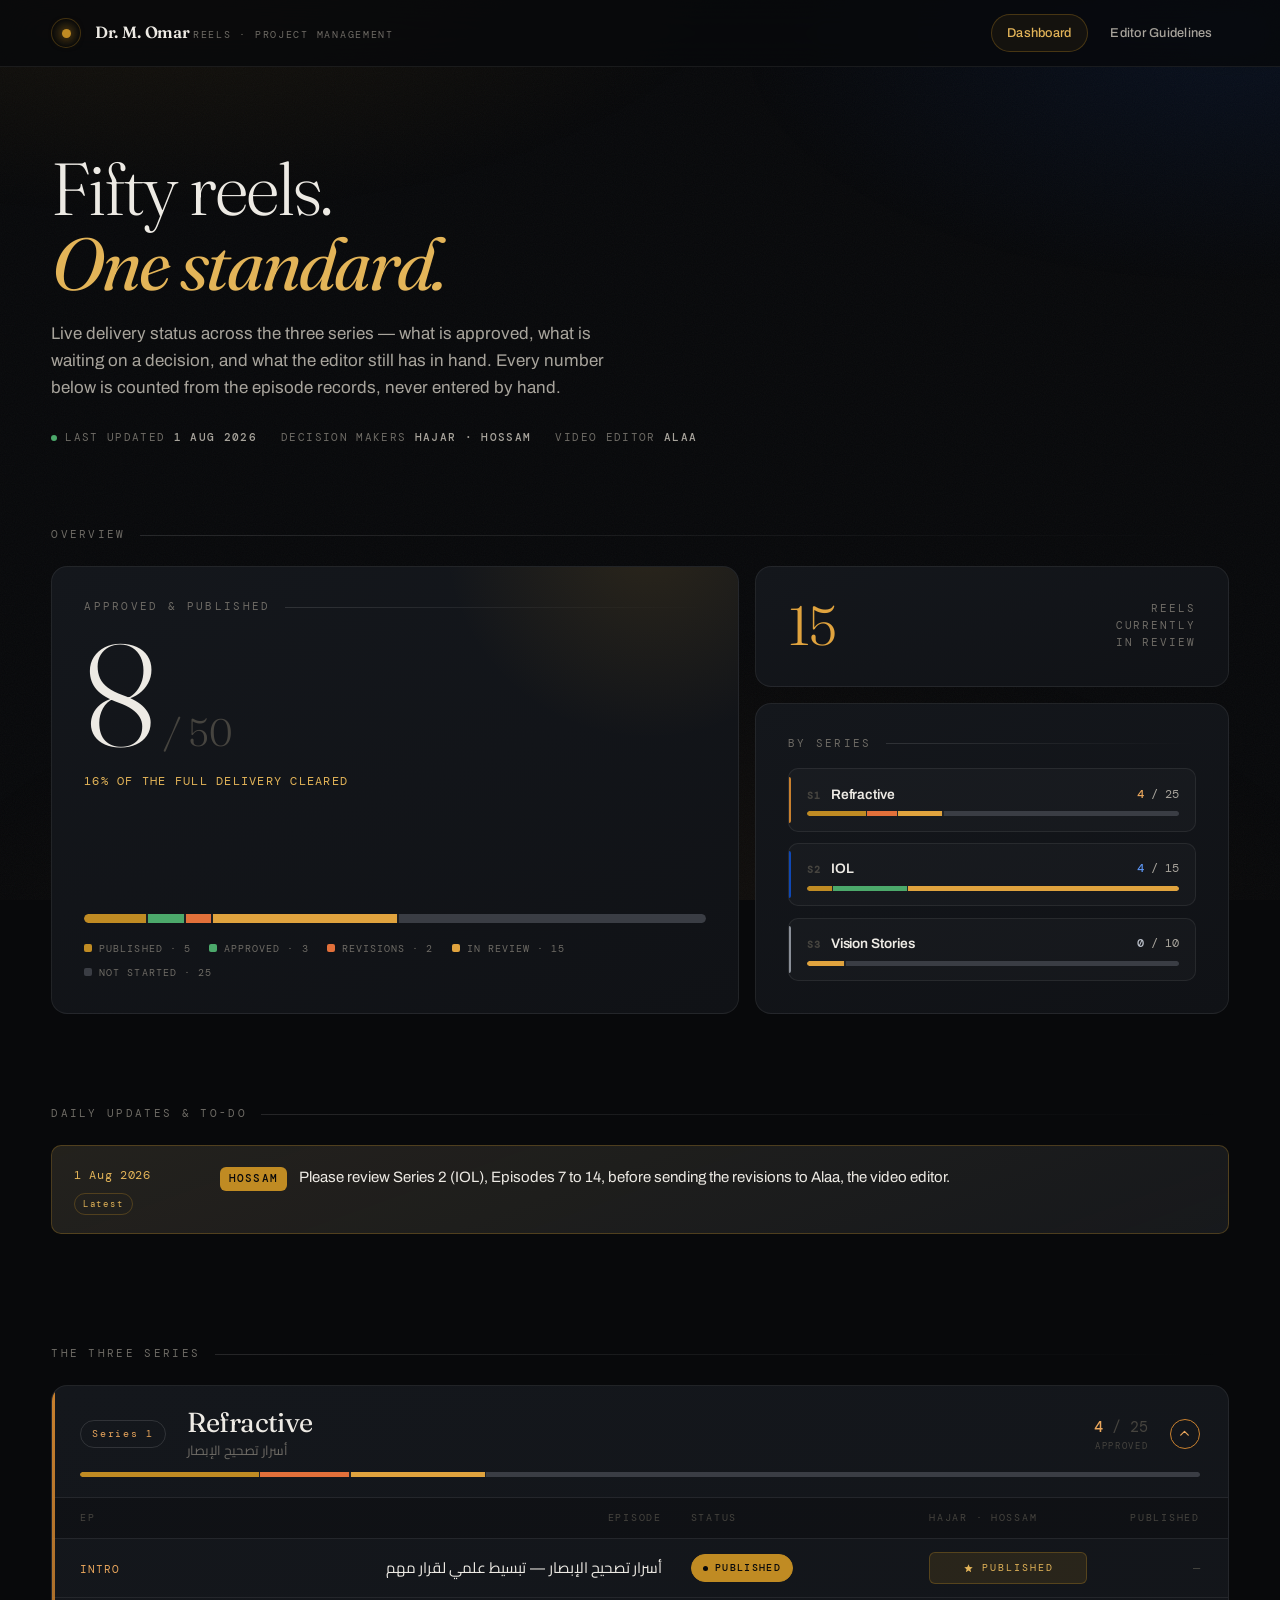
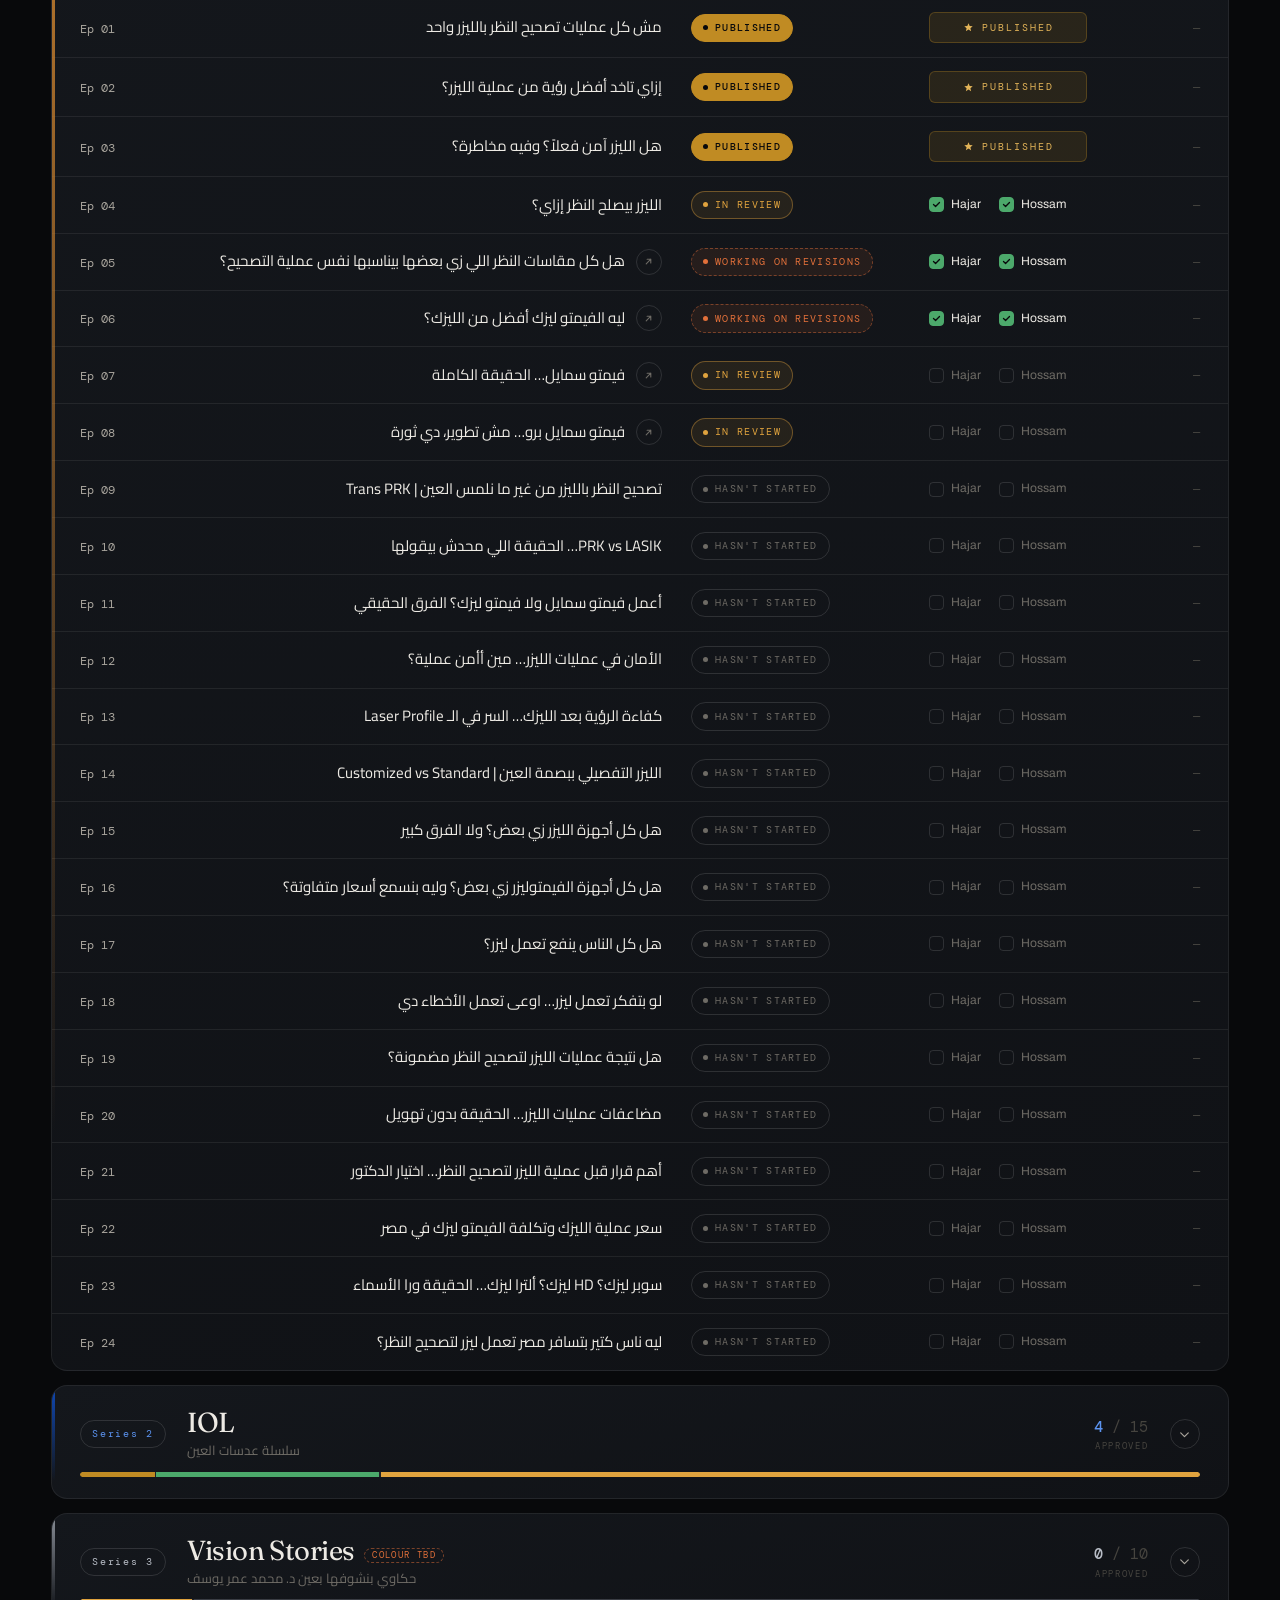
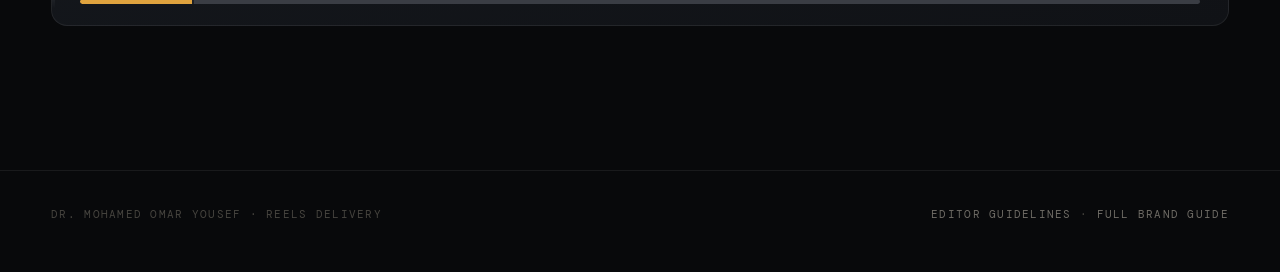
==== index.html @ a5e3f199 "Add reels project management site Static two-view site tracking delivery of 50 reels across three se" ====
<!DOCTYPE html>
<html lang="en">
<head>
<meta charset="utf-8">
<meta name="viewport" content="width=device-width, initial-scale=1">
<title>Dr. M. Omar · Reels Project Management</title>
<meta name="description" content="Delivery status for the 50-reel ophthalmology series — progress, review queue, daily updates and episode tracking.">
<meta name="theme-color" content="#08090B">
<link rel="preconnect" href="https://fonts.googleapis.com">
<link rel="preconnect" href="https://fonts.gstatic.com" crossorigin>
<link rel="stylesheet" href="css/style.css">
<link rel="icon" href="data:image/svg+xml,%3Csvg xmlns='http://www.w3.org/2000/svg' viewBox='0 0 32 32'%3E%3Ccircle cx='16' cy='16' r='14' fill='none' stroke='%23C08B23' stroke-width='2'/%3E%3Ccircle cx='16' cy='16' r='5' fill='%23C08B23'/%3E%3C/svg%3E">
</head>
<body>
<div id="page">

  <!-- ==================================================== masthead ==== -->
  <header class="masthead">
    <div class="shell masthead__in">
      <a class="brand" href="index.html">
        <span class="brand__mark"><i></i></span>
        <span class="brand__txt">
          <span class="brand__name">Dr. M. Omar</span>
          <span class="brand__sub">Reels · Project Management</span>
        </span>
      </a>
      <nav class="nav">
        <a href="index.html" aria-current="page">Dashboard</a>
        <a href="guidelines.html">Editor Guidelines</a>
      </nav>
    </div>
  </header>

  <!-- ======================================================== hero ==== -->
  <section class="shell hero">
    <h1 class="hero__title" data-rise style="animation-delay:.05s">
      Fifty reels.<br><em>One standard.</em>
    </h1>
    <p class="hero__lede" data-rise style="animation-delay:.14s">
      Live delivery status across the three series — what is approved, what is waiting on a
      decision, and what the editor still has in hand. Every number below is counted from the
      episode records, never entered by hand.
    </p>
    <div class="hero__meta" data-rise style="animation-delay:.22s">
      <span><span class="pulse"></span>Last updated <b id="lastUpdated">—</b></span>
      <span>Decision makers <b>Hajar · Hossam</b></span>
      <span>Video editor <b>Alaa</b></span>
    </div>
  </section>

  <!-- =================================================== dashboard ==== -->
  <section class="shell section section--tight" aria-labelledby="ov">
    <p class="eyebrow" id="ov">Overview</p>

    <div class="dash">

      <!-- overall -->
      <div class="card overall" data-rise style="animation-delay:.3s">
        <div class="overall__glow" aria-hidden="true"></div>
        <div>
          <p class="eyebrow" style="margin-bottom:.9rem">Approved &amp; published</p>
          <div class="overall__num">
            <span class="big" id="ovCleared">0</span>
            <span class="of">/ <span id="ovTotal">50</span></span>
          </div>
          <p class="overall__pct"><span id="ovPct">0</span>% of the full delivery cleared</p>
        </div>
        <div>
          <div class="bar bar--lg" id="ovBar" role="img" aria-label="Overall progress by status"></div>
          <div class="legend" id="ovLegend"></div>
        </div>
      </div>

      <!-- side stack -->
      <div class="dash__side">
        <div class="card kpi kpi--review" data-rise style="animation-delay:.38s">
          <span class="kpi__num" id="kpiReview">0</span>
          <span class="kpi__lbl">Reels currently in review</span>
        </div>

        <div class="card" data-rise style="animation-delay:.46s">
          <p class="eyebrow" style="margin-bottom:1rem">By series</p>
          <div class="miniset" id="miniset"></div>
        </div>
      </div>

    </div>
  </section>

  <!-- ===================================================== updates ==== -->
  <section class="shell section" aria-labelledby="up">
    <p class="eyebrow" id="up">Daily updates &amp; to-do</p>
    <div class="updates" id="updates"></div>
  </section>

  <!-- ====================================================== series ==== -->
  <section class="shell section" aria-labelledby="se">
    <p class="eyebrow" id="se">The three series</p>
    <div class="serieslist" id="serieslist"></div>
  </section>

  <!-- ======================================================== foot ==== -->
  <footer class="foot">
    <div class="shell foot__in">
      <span>Dr. Mohamed Omar Yousef · Reels delivery</span>
      <span><a href="guidelines.html">Editor guidelines</a> · <a href="M-Omar-Editor-Guide.md">Full brand guide</a></span>
    </div>
  </footer>

</div>

<script src="js/data.js"></script>
<script src="js/app.js"></script>
</body>
</html>
---- css/style.css ----
/* ============================================================================
   Dr. M. Omar Reels — Project Management System
   Design: clinical luxury. Near-black ground, warm gold hairlines,
   high-contrast serif display, restrained motion.
   ========================================================================== */

@import url('https://fonts.googleapis.com/css2?family=Fraunces:opsz,wght@9..144,300;9..144,400;9..144,600;9..144,700&family=Archivo:wght@400;500;600;700&family=DM+Mono:wght@400;500&family=Cairo:wght@400;600;700;900&display=swap');

/* ---------------------------------------------------------------- tokens -- */
:root {
  /* ground */
  --ground:        #08090B;
  --ground-2:      #0C0E11;
  --panel:         #101216;
  --panel-2:       #14171C;
  --panel-hi:      #191D23;

  /* hairlines */
  --line:          rgba(255, 255, 255, 0.07);
  --line-2:        rgba(255, 255, 255, 0.12);
  --line-gold:     rgba(192, 139, 35, 0.30);

  /* ink */
  --ink:           #EDEAE4;
  --ink-2:         #A8A49C;
  --ink-3:         #6E6B65;
  --ink-4:         #46443F;

  /* brand */
  --gold:          #C08B23;
  --gold-lift:     #E3B458;
  --gold-glow:     rgba(192, 139, 35, 0.14);

  /* status */
  --st-published:      #C08B23;
  --st-approved:       #4CA96B;
  --st-revisions:      #E2703A;
  --st-review:         #E0A33E;
  --st-notstarted:     #3A3D44;

  /* geometry */
  --r-sm: 6px;
  --r-md: 10px;
  --r-lg: 16px;
  --r-xl: 22px;

  --pad:      clamp(1.15rem, 3.2vw, 2rem);
  --gutter:   clamp(1.1rem, 4vw, 3.25rem);
  --maxw:     1280px;

  /* type */
  --f-display: 'Fraunces', 'Iowan Old Style', Georgia, serif;
  --f-ui:      'Archivo', 'Helvetica Neue', Helvetica, sans-serif;
  --f-mono:    'DM Mono', ui-monospace, 'SF Mono', Menlo, monospace;
  --f-ar:      'Cairo', 'Segoe UI', Tahoma, sans-serif;

  --ease: cubic-bezier(0.22, 0.68, 0.36, 1);
}

/* ------------------------------------------------------------------ base -- */
*, *::before, *::after { box-sizing: border-box; }

html { -webkit-text-size-adjust: 100%; scroll-behavior: smooth; }

body {
  margin: 0;
  background: var(--ground);
  color: var(--ink);
  font-family: var(--f-ui);
  font-size: 15px;
  line-height: 1.6;
  -webkit-font-smoothing: antialiased;
  -moz-osx-font-smoothing: grayscale;
  overflow-x: hidden;
}

/* atmospheric wash — two very slow radial gradients, fixed behind everything */
body::before {
  content: "";
  position: fixed;
  inset: 0;
  pointer-events: none;
  z-index: 0;
  background:
    radial-gradient(78vw 52vh at 12% -8%, rgba(192, 139, 35, 0.10), transparent 62%),
    radial-gradient(64vw 46vh at 96% 4%, rgba(15, 72, 181, 0.11), transparent 60%),
    radial-gradient(90vw 60vh at 50% 108%, rgba(200, 128, 46, 0.06), transparent 66%);
}

/* fine grain overlay for depth */
body::after {
  content: "";
  position: fixed;
  inset: 0;
  pointer-events: none;
  z-index: 1;
  opacity: 0.035;
  background-image: url("data:image/svg+xml,%3Csvg xmlns='http://www.w3.org/2000/svg' width='140' height='140'%3E%3Cfilter id='n'%3E%3CfeTurbulence type='fractalNoise' baseFrequency='0.9' numOctaves='3'/%3E%3C/filter%3E%3Crect width='140' height='140' filter='url(%23n)'/%3E%3C/svg%3E");
}

#page { position: relative; z-index: 2; }

a { color: inherit; }

::selection { background: rgba(192, 139, 35, 0.30); color: #fff; }

:focus-visible {
  outline: 2px solid var(--gold-lift);
  outline-offset: 3px;
  border-radius: 3px;
}

.shell {
  width: 100%;
  max-width: var(--maxw);
  margin-inline: auto;
  padding-inline: var(--gutter);
}

/* Grid and flex items default to min-width:auto, which lets a wide child
   (a table, a long token) push its container past the viewport. Every direct
   item of a grid here is allowed to shrink instead. */
.dash > *, .dash__side > *, .miniset > *, .serieslist > *,
.rules > *, .figs > *, .swatches > *, .updates > * { min-width: 0; }
.rule__body, .series__names, .update__list { min-width: 0; }

/* Arabic text — always RTL, always Cairo, never breaks the LTR layout */
.ar {
  font-family: var(--f-ar);
  direction: rtl;
  unicode-bidi: isolate;
  text-align: right;
  line-height: 1.85;
}

/* Inline Arabic sitting inside an English sentence. `isolate` is what keeps
   the visual order matching the source order — without it, adjacent Arabic
   runs either side of an English word swap places. */
.ar-i {
  font-family: var(--f-ar);
  direction: rtl;
  unicode-bidi: isolate;
  font-weight: 600;
}

.mono {
  font-family: var(--f-mono);
  font-feature-settings: "tnum" 1;
}

/* eyebrow label used above every major block */
.eyebrow {
  font-family: var(--f-mono);
  font-size: 0.66rem;
  letter-spacing: 0.22em;
  text-transform: uppercase;
  color: var(--ink-3);
  display: flex;
  align-items: center;
  gap: 0.9rem;
  margin: 0 0 1.4rem;
}
.eyebrow::after {
  content: "";
  flex: 1;
  height: 1px;
  background: linear-gradient(90deg, var(--line-2), transparent);
}

/* ============================================================== masthead == */
.masthead {
  position: sticky;
  top: 0;
  z-index: 60;
  background: rgba(8, 9, 11, 0.82);
  backdrop-filter: blur(18px) saturate(140%);
  -webkit-backdrop-filter: blur(18px) saturate(140%);
  border-bottom: 1px solid var(--line);
}

.masthead__in {
  display: flex;
  align-items: center;
  justify-content: space-between;
  gap: 1.5rem;
  min-height: 66px;
  padding-block: 0.75rem;
}

.brand {
  display: flex;
  align-items: center;
  gap: 0.85rem;
  text-decoration: none;
  min-width: 0;
}

/* the eye mark */
.brand__mark {
  flex: none;
  width: 30px;
  height: 30px;
  border-radius: 50%;
  border: 1px solid var(--line-gold);
  display: grid;
  place-items: center;
  background: radial-gradient(circle at 50% 50%, var(--gold-glow), transparent 70%);
}
.brand__mark i {
  width: 9px;
  height: 9px;
  border-radius: 50%;
  background: var(--gold);
  box-shadow: 0 0 12px 1px rgba(192, 139, 35, 0.55);
  display: block;
}

.brand__txt { min-width: 0; }
.brand__name {
  font-family: var(--f-display);
  font-weight: 600;
  font-size: 1.02rem;
  letter-spacing: -0.01em;
  line-height: 1.15;
  white-space: nowrap;
}
.brand__sub {
  font-family: var(--f-mono);
  font-size: 0.6rem;
  letter-spacing: 0.18em;
  text-transform: uppercase;
  color: var(--ink-3);
  white-space: nowrap;
}

.nav { display: flex; align-items: center; gap: 0.4rem; }

.nav a {
  font-size: 0.8rem;
  font-weight: 500;
  letter-spacing: 0.02em;
  text-decoration: none;
  color: var(--ink-2);
  padding: 0.5rem 0.95rem;
  border-radius: 999px;
  border: 1px solid transparent;
  transition: color 0.22s var(--ease), background 0.22s var(--ease), border-color 0.22s var(--ease);
  white-space: nowrap;
}
.nav a:hover { color: var(--ink); background: rgba(255,255,255,0.045); }
.nav a[aria-current="page"] {
  color: var(--gold-lift);
  border-color: var(--line-gold);
  background: rgba(192, 139, 35, 0.07);
}

/* On narrow screens the brand strapline and the two nav links collide.
   Drop the strapline first, then tighten the nav. */
@media (max-width: 560px) {
  .masthead__in { gap: 0.75rem; }
  .brand__sub { display: none; }
  .brand__name { font-size: 0.95rem; }
  .nav a { padding: 0.45rem 0.7rem; font-size: 0.74rem; }
}
@media (max-width: 380px) {
  .brand__name { font-size: 0.86rem; }
  .nav a { padding: 0.4rem 0.55rem; font-size: 0.68rem; }
}

/* =================================================================== hero = */
.hero {
  padding-block: clamp(2.75rem, 7vw, 5.25rem) clamp(1.75rem, 4vw, 2.75rem);
}

.hero__title {
  font-family: var(--f-display);
  font-optical-sizing: auto;
  font-weight: 300;
  font-size: clamp(2.35rem, 7.2vw, 4.6rem);
  line-height: 1.02;
  letter-spacing: -0.028em;
  margin: 0 0 1.15rem;
  max-width: 15ch;
}
.hero__title em {
  font-style: italic;
  font-weight: 400;
  color: var(--gold-lift);
}

.hero__lede {
  color: var(--ink-2);
  font-size: clamp(0.95rem, 1.5vw, 1.06rem);
  max-width: 56ch;
  margin: 0 0 1.75rem;
}

.hero__meta {
  display: flex;
  flex-wrap: wrap;
  align-items: center;
  gap: 0.6rem 1.5rem;
  font-family: var(--f-mono);
  font-size: 0.7rem;
  letter-spacing: 0.12em;
  text-transform: uppercase;
  color: var(--ink-3);
}
.hero__meta b { color: var(--ink-2); font-weight: 500; }

.pulse {
  display: inline-block;
  width: 6px; height: 6px;
  border-radius: 50%;
  background: var(--st-approved);
  margin-right: 0.5rem;
  box-shadow: 0 0 0 0 rgba(76, 169, 107, 0.6);
  animation: pulse 2.6s infinite;
}
@keyframes pulse {
  0%   { box-shadow: 0 0 0 0 rgba(76, 169, 107, 0.5); }
  70%  { box-shadow: 0 0 0 7px rgba(76, 169, 107, 0); }
  100% { box-shadow: 0 0 0 0 rgba(76, 169, 107, 0); }
}

/* ============================================================== sections == */
.section { padding-block: clamp(2.25rem, 5vw, 3.5rem); }
.section--tight { padding-block: clamp(1.5rem, 3vw, 2.25rem); }

/* ============================================================= dashboard == */
.dash {
  display: grid;
  grid-template-columns: 1.45fr 1fr;
  gap: 1rem;
  align-items: stretch;
}
@media (max-width: 900px) { .dash { grid-template-columns: 1fr; } }

.card {
  position: relative;
  background: linear-gradient(160deg, var(--panel-2), var(--panel));
  border: 1px solid var(--line);
  border-radius: var(--r-lg);
  padding: var(--pad);
  overflow: hidden;
}

/* --- overall card --- */
.overall { display: flex; flex-direction: column; justify-content: space-between; gap: 1.5rem; }

.overall__glow {
  position: absolute;
  top: -55%; right: -18%;
  width: 62%; aspect-ratio: 1;
  border-radius: 50%;
  background: radial-gradient(circle, var(--gold-glow), transparent 68%);
  pointer-events: none;
}

.overall__num {
  display: flex;
  align-items: baseline;
  gap: 0.5rem;
  font-family: var(--f-display);
  font-weight: 300;
  letter-spacing: -0.04em;
  line-height: 0.9;
}
.overall__num .big {
  font-size: clamp(4.2rem, 15vw, 9rem);
  color: var(--ink);
}
.overall__num .of {
  font-size: clamp(1.4rem, 4vw, 2.4rem);
  color: var(--ink-4);
}

.overall__pct {
  font-family: var(--f-mono);
  font-size: 0.78rem;
  letter-spacing: 0.1em;
  color: var(--gold-lift);
  text-transform: uppercase;
}

/* --- right column stack --- */
.dash__side { display: grid; gap: 1rem; grid-template-rows: auto 1fr; }

.kpi { display: flex; align-items: center; justify-content: space-between; gap: 1rem; }
.kpi__num {
  font-family: var(--f-display);
  font-weight: 300;
  font-size: clamp(2.4rem, 7vw, 3.4rem);
  line-height: 1;
  letter-spacing: -0.035em;
}
.kpi__lbl {
  font-family: var(--f-mono);
  font-size: 0.66rem;
  letter-spacing: 0.18em;
  text-transform: uppercase;
  color: var(--ink-3);
  text-align: right;
  max-width: 15ch;
}
.kpi--review .kpi__num { color: var(--st-review); }

/* --- per-series mini cards --- */
.miniset { display: grid; gap: 0.7rem; align-content: start; }

.mini {
  position: relative;
  display: grid;
  grid-template-columns: 1fr auto;
  align-items: center;
  gap: 0.35rem 1rem;
  padding: 0.9rem 1rem 0.9rem 1.15rem;
  background: rgba(255,255,255,0.022);
  border: 1px solid var(--line);
  border-radius: var(--r-md);
  text-decoration: none;
  transition: background 0.25s var(--ease), border-color 0.25s var(--ease), transform 0.25s var(--ease);
}
.mini:hover {
  background: rgba(255,255,255,0.05);
  border-color: var(--line-2);
  transform: translateX(2px);
}
.mini::before {
  content: "";
  position: absolute;
  left: 0; top: 12%; bottom: 12%;
  width: 2px;
  border-radius: 0 2px 2px 0;
  background: var(--accent, var(--gold));
}
.mini__name {
  font-size: 0.86rem;
  font-weight: 600;
  letter-spacing: -0.005em;
}
.mini__name span {
  font-family: var(--f-mono);
  font-size: 0.62rem;
  letter-spacing: 0.14em;
  color: var(--ink-4);
  margin-right: 0.55rem;
}
.mini__count {
  font-family: var(--f-mono);
  font-size: 0.78rem;
  color: var(--ink-2);
  white-space: nowrap;
}
.mini__count b { color: var(--accent-lift, var(--gold-lift)); font-weight: 500; }
.mini__bar { grid-column: 1 / -1; }

/* --- segmented progress bar --- */
.bar {
  display: flex;
  width: 100%;
  height: 5px;
  border-radius: 999px;
  overflow: hidden;
  background: rgba(255,255,255,0.05);
  gap: 1.5px;
}
.bar--lg { height: 9px; gap: 2px; }

.bar span {
  display: block;
  height: 100%;
  width: 0;
  transition: width 1.1s var(--ease);
}
.bar span:first-child { border-radius: 999px 0 0 999px; }
.bar span:last-child  { border-radius: 0 999px 999px 0; }

.seg-published   { background: var(--st-published); }
.seg-approved    { background: var(--st-approved); }
.seg-revisions   { background: var(--st-revisions); }
.seg-in-review   { background: var(--st-review); }
.seg-not-started { background: var(--st-notstarted); }

/* legend */
.legend {
  display: flex;
  flex-wrap: wrap;
  gap: 0.45rem 1.15rem;
  margin-top: 1.15rem;
  font-family: var(--f-mono);
  font-size: 0.64rem;
  letter-spacing: 0.1em;
  text-transform: uppercase;
  color: var(--ink-3);
}
.legend i {
  display: inline-block;
  width: 8px; height: 8px;
  border-radius: 2px;
  margin-right: 0.45rem;
  vertical-align: 0;
}

/* ================================================================ updates = */
.updates { display: grid; gap: 0.85rem; }

.update {
  display: grid;
  grid-template-columns: 118px 1fr;
  gap: 0 1.75rem;
  padding: 1.15rem 1.35rem;
  background: linear-gradient(160deg, var(--panel-2), var(--panel));
  border: 1px solid var(--line);
  border-radius: var(--r-md);
}
.update--latest {
  border-color: var(--line-gold);
  background:
    linear-gradient(160deg, rgba(192, 139, 35, 0.09), rgba(192, 139, 35, 0.015)),
    var(--panel-2);
}

.update__date {
  font-family: var(--f-mono);
  font-size: 0.72rem;
  letter-spacing: 0.06em;
  color: var(--ink-3);
  padding-top: 0.15rem;
}
.update--latest .update__date { color: var(--gold-lift); }

.update__tag {
  display: inline-block;
  margin-top: 0.5rem;
  font-size: 0.56rem;
  letter-spacing: 0.2em;
  padding: 0.15rem 0.5rem;
  border: 1px solid var(--line-gold);
  border-radius: 999px;
  color: var(--gold-lift);
}

.update__list { margin: 0; padding: 0; list-style: none; display: grid; gap: 0.75rem; }
.update__item { display: flex; gap: 0.75rem; align-items: baseline; }
.update__owner {
  flex: none;
  font-family: var(--f-mono);
  font-size: 0.66rem;
  letter-spacing: 0.12em;
  text-transform: uppercase;
  color: var(--ground);
  background: var(--gold);
  padding: 0.2rem 0.55rem;
  border-radius: var(--r-sm);
  font-weight: 500;
}
.update__text { color: var(--ink); font-size: 0.94rem; }

@media (max-width: 620px) {
  .update { grid-template-columns: 1fr; gap: 0.9rem; }
  .update__tag { margin-top: 0.35rem; margin-left: 0.6rem; }
}

/* =============================================================== accordion */
.serieslist { display: grid; gap: 0.9rem; }

.series {
  border: 1px solid var(--line);
  border-radius: var(--r-lg);
  background: linear-gradient(165deg, var(--panel-2), var(--panel));
  overflow: hidden;
  position: relative;
}
.series::before {
  content: "";
  position: absolute;
  left: 0; top: 0; bottom: 0;
  width: 3px;
  background: linear-gradient(180deg, var(--accent), transparent 85%);
}

.series__head {
  width: 100%;
  display: grid;
  grid-template-columns: auto 1fr auto auto;
  align-items: center;
  gap: 0.3rem 1.35rem;
  padding: 1.3rem clamp(1rem, 3vw, 1.75rem);
  background: none;
  border: 0;
  color: inherit;
  font: inherit;
  text-align: left;
  cursor: pointer;
  transition: background 0.25s var(--ease);
}
.series__head:hover { background: rgba(255,255,255,0.028); }

.series__no {
  font-family: var(--f-mono);
  font-size: 0.64rem;
  letter-spacing: 0.16em;
  color: var(--accent-lift);
  border: 1px solid var(--line-2);
  border-radius: 999px;
  padding: 0.3rem 0.7rem;
  white-space: nowrap;
}

.series__names { min-width: 0; }
.series__name {
  font-family: var(--f-display);
  font-weight: 400;
  font-size: clamp(1.25rem, 3.2vw, 1.72rem);
  letter-spacing: -0.02em;
  line-height: 1.15;
}
.series__namear {
  font-family: var(--f-ar);
  direction: rtl;
  unicode-bidi: isolate;
  font-size: 0.82rem;
  color: var(--ink-3);
  line-height: 1.7;
  display: block;
}

.series__stat { text-align: right; white-space: nowrap; }
.series__count {
  font-family: var(--f-mono);
  font-size: 0.95rem;
  color: var(--ink);
}
.series__count b { color: var(--accent-lift); font-weight: 500; }
.series__of { color: var(--ink-4); }
.series__statlbl {
  font-family: var(--f-mono);
  font-size: 0.58rem;
  letter-spacing: 0.18em;
  text-transform: uppercase;
  color: var(--ink-4);
  display: block;
}

.series__chev {
  width: 30px; height: 30px;
  display: grid; place-items: center;
  border: 1px solid var(--line-2);
  border-radius: 50%;
  color: var(--ink-2);
  transition: transform 0.32s var(--ease), border-color 0.25s var(--ease), color 0.25s var(--ease);
}
.series__head[aria-expanded="true"] .series__chev {
  transform: rotate(180deg);
  border-color: var(--accent);
  color: var(--accent-lift);
}
.series__chev svg { width: 13px; height: 13px; }

.series__barwrap { grid-column: 1 / -1; padding-top: 0.35rem; }

/* TBD colour flag */
.tbd {
  display: inline-block;
  font-family: var(--f-mono);
  font-size: 0.54rem;
  letter-spacing: 0.16em;
  text-transform: uppercase;
  color: var(--st-revisions);
  border: 1px dashed rgba(226, 112, 58, 0.5);
  border-radius: 999px;
  padding: 0.1rem 0.45rem;
  margin-left: 0.6rem;
  vertical-align: 2px;
}

/* --- panel body --- */
.series__body {
  display: grid;
  grid-template-rows: 0fr;
  transition: grid-template-rows 0.42s var(--ease);
}
.series__body[data-open="true"] { grid-template-rows: 1fr; }
.series__bodyin { overflow: hidden; }

/* ================================================================== table = */
.tbl { width: 100%; border-collapse: collapse; }

.tbl thead th {
  font-family: var(--f-mono);
  font-size: 0.6rem;
  font-weight: 400;
  letter-spacing: 0.18em;
  text-transform: uppercase;
  color: var(--ink-4);
  text-align: left;
  padding: 0.75rem clamp(0.5rem, 1.5vw, 0.9rem);
  border-top: 1px solid var(--line);
  border-bottom: 1px solid var(--line);
  background: rgba(0,0,0,0.22);
  white-space: nowrap;
}
.tbl thead th:first-child { padding-left: clamp(1rem, 3vw, 1.75rem); }
.tbl thead th:last-child  { padding-right: clamp(1rem, 3vw, 1.75rem); text-align: right; }
/* the Episode column holds right-aligned Arabic — its header follows it */
.tbl thead th:nth-child(2) { text-align: right; }

.tbl tbody tr {
  border-bottom: 1px solid var(--line);
  transition: background 0.2s var(--ease);
}
.tbl tbody tr:last-child { border-bottom: 0; }
.tbl tbody tr:hover { background: rgba(255,255,255,0.026); }
.tbl tbody tr.is-linked { cursor: pointer; }

.tbl td {
  padding: 0.85rem clamp(0.5rem, 1.5vw, 0.9rem);
  vertical-align: middle;
}
.tbl td:first-child { padding-left: clamp(1rem, 3vw, 1.75rem); }
.tbl td:last-child  { padding-right: clamp(1rem, 3vw, 1.75rem); text-align: right; }

/* episode number */
.ep {
  font-family: var(--f-mono);
  font-size: 0.75rem;
  color: var(--ink-2);
  white-space: nowrap;
}
.ep--intro { color: var(--accent-lift); letter-spacing: 0.1em; text-transform: uppercase; font-size: 0.66rem; }

/* title cell */
.tcell { display: flex; align-items: center; gap: 0.7rem; justify-content: flex-end; }
.ttl {
  font-family: var(--f-ar);
  direction: rtl;
  unicode-bidi: isolate;
  text-align: right;
  font-size: 0.94rem;
  line-height: 1.75;
  color: var(--ink);
  flex: 1;
  min-width: 0;
}

.linkchip {
  flex: none;
  display: inline-grid;
  place-items: center;
  width: 26px; height: 26px;
  border-radius: 50%;
  border: 1px solid var(--line-2);
  color: var(--ink-3);
  text-decoration: none;
  transition: all 0.22s var(--ease);
}
.linkchip:hover {
  color: var(--ground);
  background: var(--gold);
  border-color: var(--gold);
  transform: translateY(-1px);
}
.linkchip svg { width: 11px; height: 11px; }

/* status pill */
.pill {
  display: inline-flex;
  align-items: center;
  gap: 0.45rem;
  font-family: var(--f-mono);
  font-size: 0.63rem;
  letter-spacing: 0.13em;
  text-transform: uppercase;
  padding: 0.32rem 0.7rem;
  border-radius: 999px;
  border: 1px solid;
  white-space: nowrap;
}
.pill i { width: 5px; height: 5px; border-radius: 50%; background: currentColor; flex: none; }

.pill--published   { color: var(--ground);        background: var(--st-published); border-color: var(--st-published); font-weight: 500; }
.pill--published i { background: var(--ground); }
.pill--approved    { color: var(--st-approved);   background: rgba(76,169,107,0.10);  border-color: rgba(76,169,107,0.42); }
.pill--revisions   { color: var(--st-revisions);  background: rgba(226,112,58,0.09);  border-color: rgba(226,112,58,0.45); border-style: dashed; }
.pill--in-review   { color: var(--st-review);     background: rgba(224,163,62,0.09);  border-color: rgba(224,163,62,0.40); }
.pill--not-started { color: var(--ink-3);         background: transparent;            border-color: var(--line-2); }

/* reviewer checkboxes (display only) */
.checks { display: flex; gap: 1.1rem; align-items: center; }

.chk {
  display: inline-flex;
  align-items: center;
  gap: 0.45rem;
  font-size: 0.76rem;
  color: var(--ink-3);
  white-space: nowrap;
}
.chk__box {
  width: 15px; height: 15px;
  flex: none;
  border-radius: 4px;
  border: 1px solid var(--line-2);
  display: grid;
  place-items: center;
  color: transparent;
  transition: all 0.22s var(--ease);
}
.chk__box svg { width: 9px; height: 9px; }
.chk.is-on { color: var(--ink); }
.chk.is-on .chk__box {
  background: var(--st-approved);
  border-color: var(--st-approved);
  color: var(--ground);
}

/* the band that covers the checkboxes once approved / published */
.band {
  display: flex;
  align-items: center;
  justify-content: center;
  gap: 0.5rem;
  font-family: var(--f-mono);
  font-size: 0.62rem;
  letter-spacing: 0.2em;
  text-transform: uppercase;
  padding: 0.42rem 0.85rem;
  border-radius: var(--r-sm);
  white-space: nowrap;
}
.band--ready {
  color: var(--st-approved);
  background: rgba(76, 169, 107, 0.11);
  border: 1px solid rgba(76, 169, 107, 0.34);
}
.band--published {
  color: var(--gold-lift);
  background: rgba(192, 139, 35, 0.13);
  border: 1px solid var(--line-gold);
}
.band svg { width: 11px; height: 11px; flex: none; }

.date {
  font-family: var(--f-mono);
  font-size: 0.75rem;
  color: var(--ink-2);
  white-space: nowrap;
}
.date--none { color: var(--ink-4); }

/* ---- table -> cards under 880px ---- */
@media (max-width: 880px) {
  .tbl thead { display: none; }
  .tbl, .tbl tbody { display: block; width: 100%; }

  .tbl tbody tr {
    display: grid;
    grid-template-columns: auto minmax(0, 1fr);
    grid-template-areas:
      "ep     status"
      "title  title"
      "rev    rev"
      "date   date";
    align-items: center;
    gap: 0.7rem 1rem;
    padding: 1.1rem clamp(1rem, 4vw, 1.5rem);
    border-bottom: 1px solid var(--line);
  }

  .tbl td { display: block; padding: 0 !important; }
  .tbl td[data-c="ep"]      { grid-area: ep; }
  .tbl td[data-c="status"]  { grid-area: status; justify-self: end; }
  .tbl td[data-c="title"]   { grid-area: title; }
  .tbl td[data-c="reviews"] { grid-area: rev; }
  .tbl td[data-c="date"]    { grid-area: date; text-align: left !important; }

  .tbl td[data-c="date"] .date {
    font-size: 0.66rem;
    letter-spacing: 0.14em;
    text-transform: uppercase;
    color: var(--ink-4);
  }
  .tbl td[data-c="date"] .date::before { content: "Published · "; }

  /* the ready/published band spans the card on mobile */
  .band { justify-content: flex-start; }
}

/* ============================================================ guidelines == */
.rules { display: grid; gap: 1rem; }

.rule {
  position: relative;
  display: grid;
  grid-template-columns: 62px 1fr;
  gap: 0 1.5rem;
  padding: clamp(1.35rem, 3vw, 2rem);
  background: linear-gradient(165deg, var(--panel-2), var(--panel));
  border: 1px solid var(--line);
  border-radius: var(--r-lg);
  scroll-margin-top: 90px;
}

.rule__no {
  font-family: var(--f-display);
  font-weight: 300;
  font-size: 2.15rem;
  line-height: 1;
  color: var(--ink-4);
  letter-spacing: -0.04em;
}

.rule__title {
  font-family: var(--f-display);
  font-weight: 400;
  font-size: clamp(1.2rem, 2.8vw, 1.5rem);
  letter-spacing: -0.02em;
  line-height: 1.25;
  margin: 0 0 0.65rem;
}

.rule__body { color: var(--ink-2); font-size: 0.94rem; }
.rule__body > *:first-child { margin-top: 0; }
.rule__body > *:last-child  { margin-bottom: 0; }
.rule__body p { margin: 0 0 0.85rem; }
.rule__body strong { color: var(--ink); font-weight: 600; }
.rule__body a {
  color: var(--gold-lift);
  text-decoration: none;
  border-bottom: 1px solid rgba(227, 180, 88, 0.35);
  transition: border-color 0.2s var(--ease);
}
.rule__body a:hover { border-bottom-color: var(--gold-lift); }

.rule__body ul { margin: 0 0 0.9rem; padding-left: 1.15rem; }
.rule__body li { margin-bottom: 0.4rem; }
.rule__body li::marker { color: var(--ink-4); }

@media (max-width: 620px) {
  .rule { grid-template-columns: 1fr; gap: 0.5rem; }
  .rule__no { font-size: 1.5rem; }
}

/* callouts */
.callout {
  display: flex;
  gap: 0.9rem;
  padding: 0.95rem 1.15rem;
  border-radius: var(--r-md);
  margin: 0 0 1rem;
  font-size: 0.9rem;
  line-height: 1.6;
  border: 1px solid;
}
.callout__ic { flex: none; font-size: 0.95rem; line-height: 1.5; }
.callout--danger  { color: #F2B4A0; background: rgba(226,112,58,0.09);  border-color: rgba(226,112,58,0.35); }
.callout--warn    { color: #F0D7A4; background: rgba(224,163,62,0.08);  border-color: rgba(224,163,62,0.32); }
.callout--info    { color: var(--ink-2); background: rgba(255,255,255,0.03); border-color: var(--line-2); }
.callout strong { color: #fff; }

/* spec table */
.spec { width: 100%; border-collapse: collapse; margin: 0 0 1rem; font-size: 0.86rem; }
.spec th, .spec td {
  text-align: left;
  padding: 0.55rem 0.85rem;
  border-bottom: 1px solid var(--line);
}
.spec th {
  font-family: var(--f-mono);
  font-size: 0.6rem;
  font-weight: 400;
  letter-spacing: 0.16em;
  text-transform: uppercase;
  color: var(--ink-4);
}
.spec td:first-child { color: var(--ink); }
.spec td { color: var(--ink-2); }
.spec tr:last-child td { border-bottom: 0; }
.spec .num { font-family: var(--f-mono); color: var(--gold-lift); white-space: nowrap; }

.scroll-x { overflow-x: auto; -webkit-overflow-scrolling: touch; }

/* figures */
.figs { display: grid; gap: 1rem; margin: 1.15rem 0; }
.figs--2 { grid-template-columns: repeat(auto-fit, minmax(210px, 1fr)); }
@media (max-width: 640px) { .figs--2 { grid-template-columns: 1fr; } }

figure { margin: 0; }
figure img {
  display: block;
  width: 100%;
  height: auto;
  border-radius: var(--r-md);
  border: 1px solid var(--line-2);
  background: var(--ground-2);
}
figcaption {
  font-family: var(--f-mono);
  font-size: 0.62rem;
  letter-spacing: 0.1em;
  text-transform: uppercase;
  color: var(--ink-4);
  margin-top: 0.55rem;
  line-height: 1.5;
}

.fig--tall img { max-width: 330px; margin-inline: auto; }

/* arabic example chips */
.chips { display: flex; flex-wrap: wrap; gap: 0.5rem; margin: 0.35rem 0 1rem; }
.chip {
  font-family: var(--f-ar);
  direction: rtl;
  unicode-bidi: isolate;
  font-size: 1.02rem;
  font-weight: 600;
  color: var(--ink);
  background: rgba(255,255,255,0.045);
  border: 1px solid var(--line-2);
  border-radius: 999px;
  padding: 0.28rem 1rem;
}

/* colour swatches */
.swatches { display: grid; grid-template-columns: repeat(auto-fill, minmax(158px, 1fr)); gap: 0.65rem; margin: 0.35rem 0 1rem; }
.sw {
  border: 1px solid var(--line);
  border-radius: var(--r-md);
  overflow: hidden;
  background: rgba(255,255,255,0.02);
}
.sw__c { height: 46px; }
.sw__m { padding: 0.5rem 0.65rem; }
.sw__hex {
  font-family: var(--f-mono);
  font-size: 0.72rem;
  color: var(--ink);
  text-transform: uppercase;
}
.sw__u { font-size: 0.68rem; color: var(--ink-3); line-height: 1.45; }

/* guidelines quick index */
.toc {
  display: flex;
  flex-wrap: wrap;
  gap: 0.4rem;
  margin-bottom: 2rem;
}
.toc a {
  font-family: var(--f-mono);
  font-size: 0.63rem;
  letter-spacing: 0.1em;
  text-transform: uppercase;
  color: var(--ink-3);
  text-decoration: none;
  padding: 0.4rem 0.75rem;
  border: 1px solid var(--line);
  border-radius: 999px;
  transition: all 0.2s var(--ease);
}
.toc a:hover { color: var(--gold-lift); border-color: var(--line-gold); background: rgba(192,139,35,0.06); }

/* =================================================================== foot = */
.foot {
  border-top: 1px solid var(--line);
  margin-top: clamp(3rem, 8vw, 5.5rem);
  padding-block: 2.25rem 3rem;
}
.foot__in {
  display: flex;
  flex-wrap: wrap;
  gap: 1rem 2rem;
  align-items: center;
  justify-content: space-between;
  font-family: var(--f-mono);
  font-size: 0.66rem;
  letter-spacing: 0.12em;
  text-transform: uppercase;
  color: var(--ink-4);
}
.foot a { color: var(--ink-3); text-decoration: none; }
.foot a:hover { color: var(--gold-lift); }

/* ================================================================= motion = */
[data-rise] {
  opacity: 0;
  transform: translateY(14px);
  animation: rise 0.72s var(--ease) forwards;
}
@keyframes rise { to { opacity: 1; transform: none; } }

@media (prefers-reduced-motion: reduce) {
  html { scroll-behavior: auto; }
  *, *::before, *::after {
    animation-duration: 0.001ms !important;
    animation-iteration-count: 1 !important;
    transition-duration: 0.001ms !important;
  }
  [data-rise] { opacity: 1; transform: none; }
  .series__body { transition: none; }
}

/* print — the editor may want the guidelines on paper */
@media print {
  body { background: #fff; color: #000; }
  body::before, body::after { display: none; }
  .masthead, .foot, .toc { display: none; }
  .rule { border-color: #ccc; background: #fff; page-break-inside: avoid; }
  .rule__title, .rule__no { color: #000; }
  .rule__body, .rule__body a { color: #222; }
}
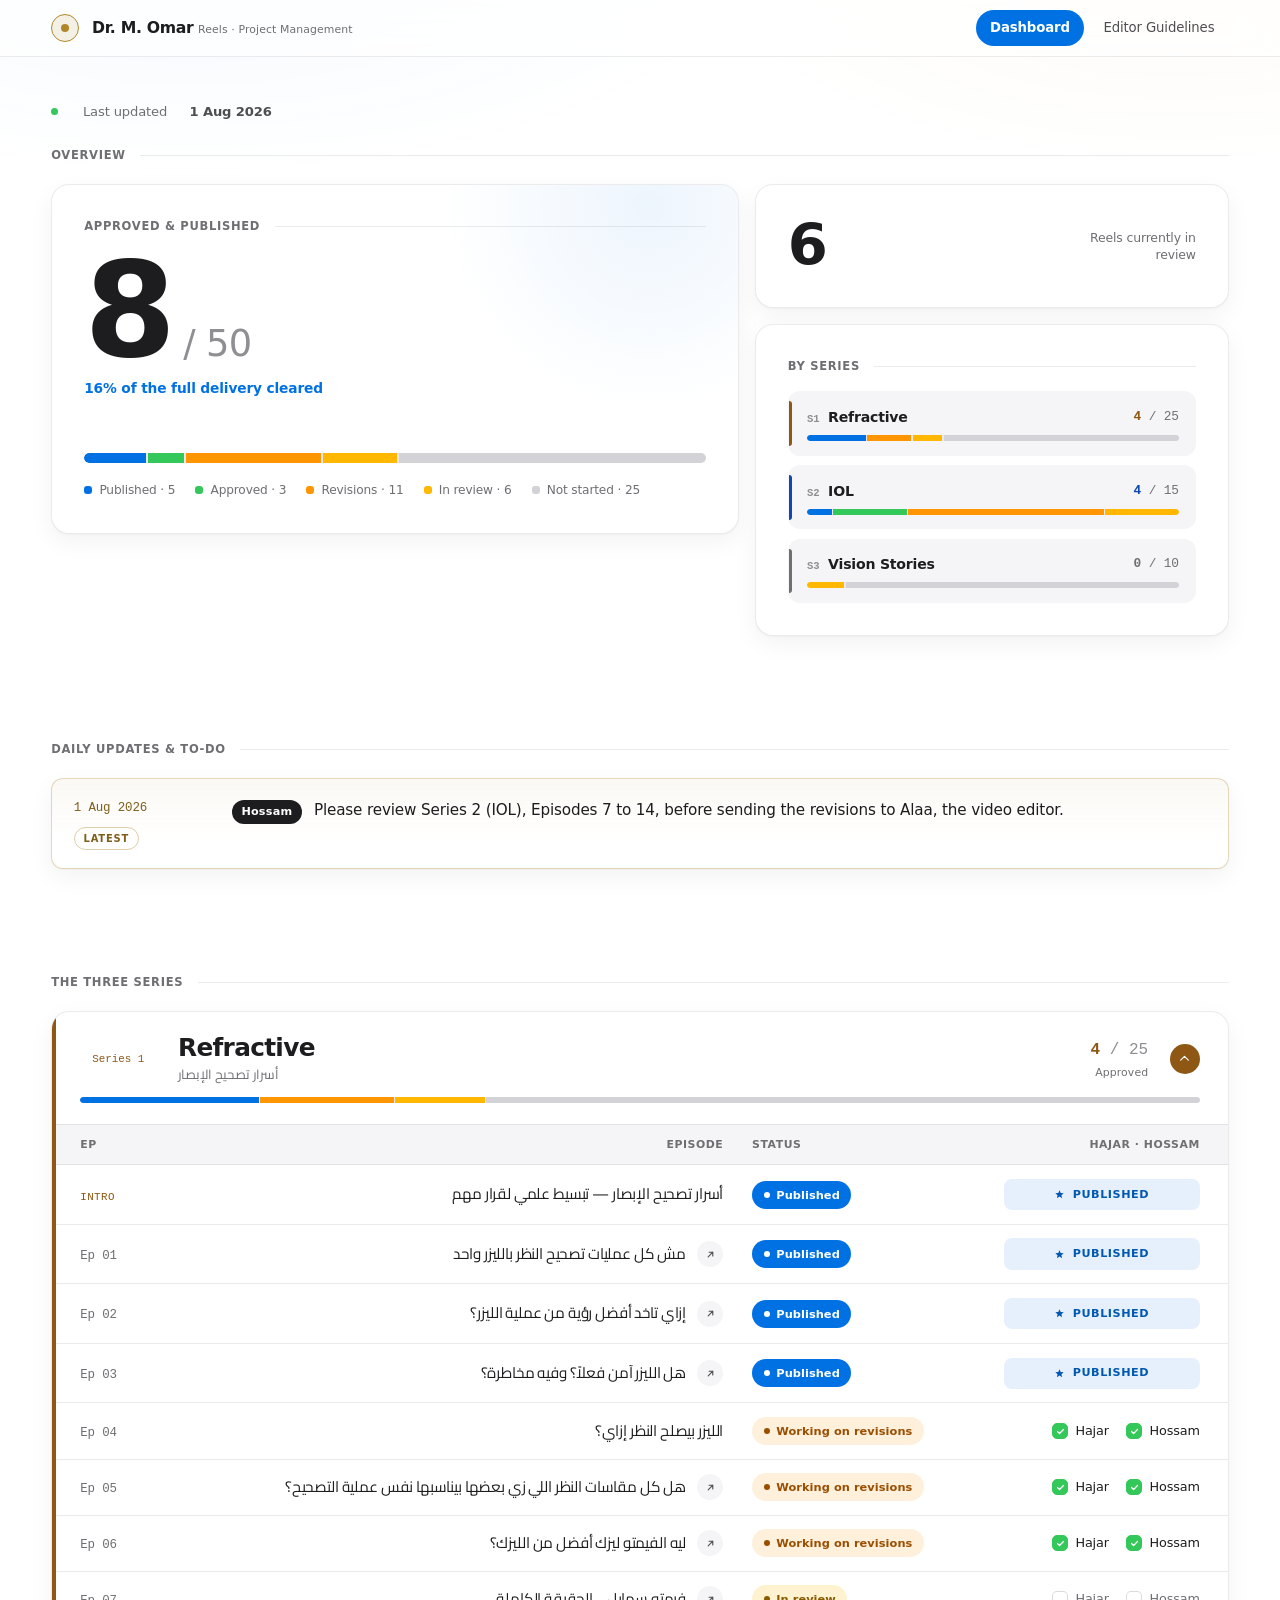
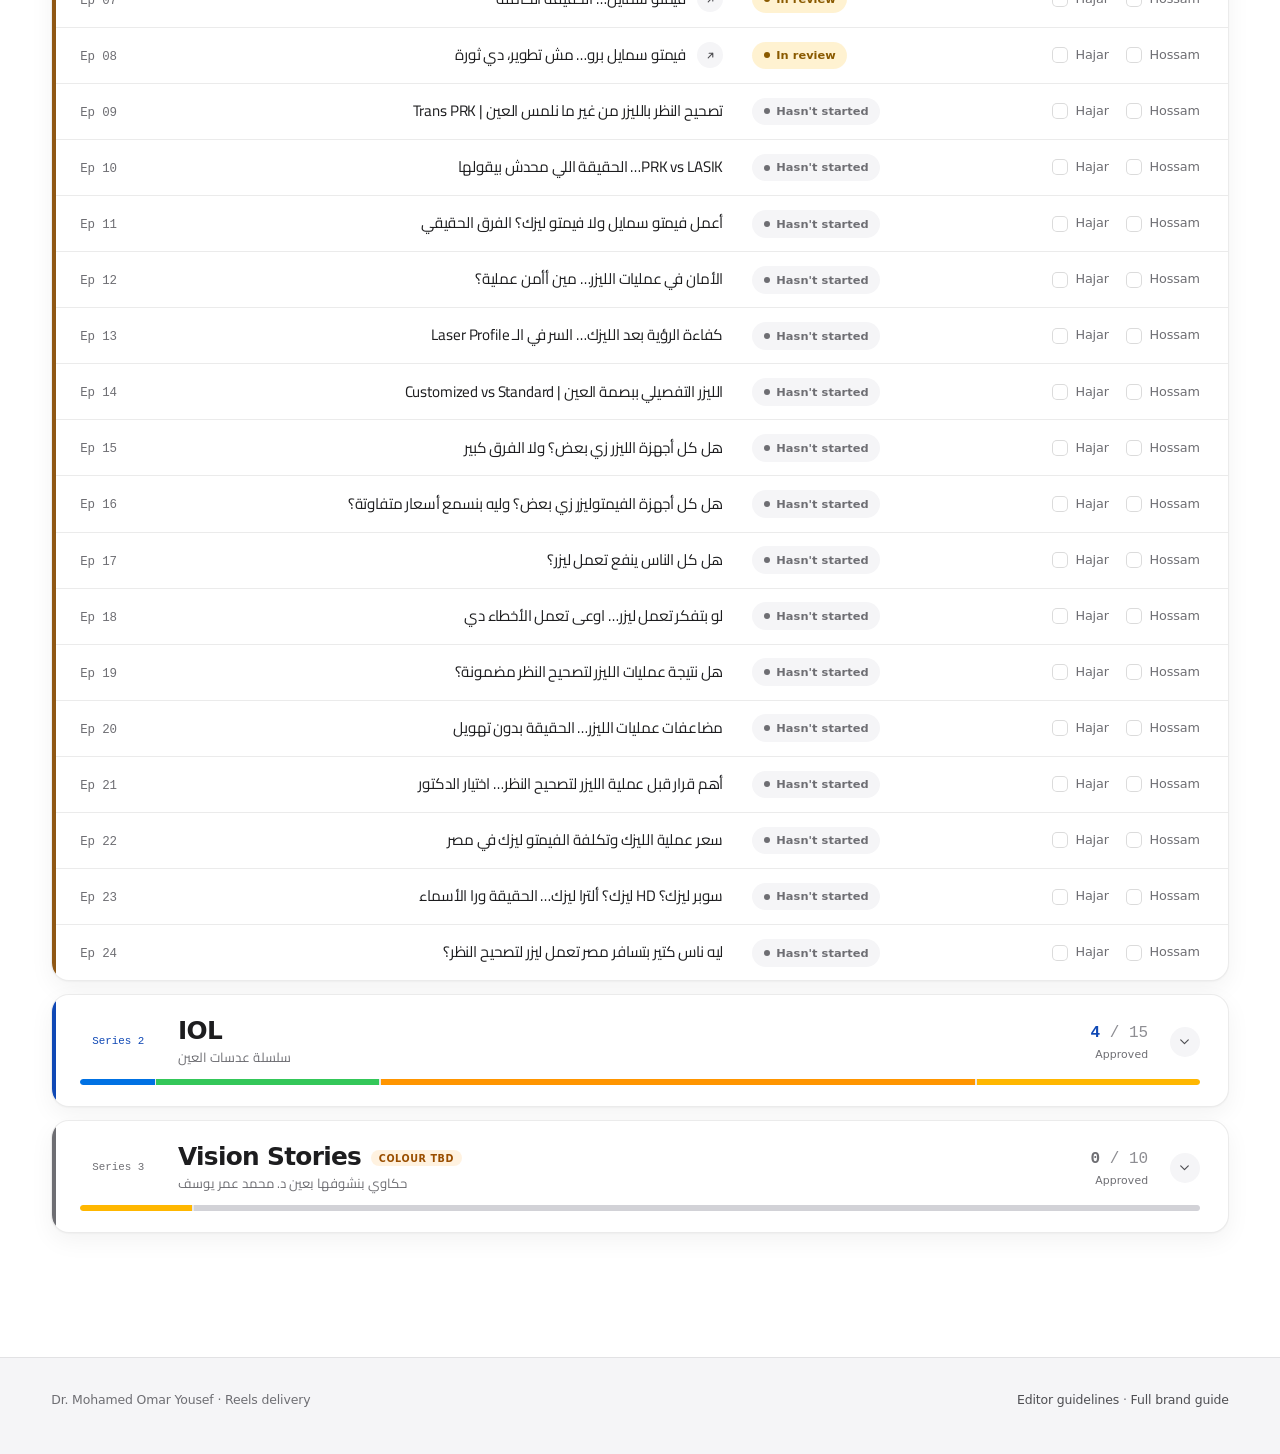
==== commit f397d0f9: "Redesign light (Apple style), drop hero and Published column Presentation: - White / #F5F5F7 grounds" ====
--- a/index.html
+++ b/index.html
@@ -31,26 +31,14 @@
     </div>
   </header>
 
-  <!-- ======================================================== hero ==== -->
-  <section class="shell hero">
-    <h1 class="hero__title" data-rise style="animation-delay:.05s">
-      Fifty reels.<br><em>One standard.</em>
-    </h1>
-    <p class="hero__lede" data-rise style="animation-delay:.14s">
-      Live delivery status across the three series — what is approved, what is waiting on a
-      decision, and what the editor still has in hand. Every number below is counted from the
-      episode records, never entered by hand.
-    </p>
-    <div class="hero__meta" data-rise style="animation-delay:.22s">
-      <span><span class="pulse"></span>Last updated <b id="lastUpdated">—</b></span>
-      <span>Decision makers <b>Hajar · Hossam</b></span>
-      <span>Video editor <b>Alaa</b></span>
-    </div>
-  </section>
+  <h1 class="sr-only">Reels delivery dashboard</h1>
 
   <!-- =================================================== dashboard ==== -->
-  <section class="shell section section--tight" aria-labelledby="ov">
-    <p class="eyebrow" id="ov">Overview</p>
+  <section class="shell section section--first" aria-labelledby="ov">
+    <p class="metaline" data-rise style="animation-delay:.04s">
+      <span class="dot"></span>Last updated <b id="lastUpdated">—</b>
+    </p>
+    <p class="eyebrow" id="ov" style="margin-top:1.5rem">Overview</p>
 
     <div class="dash">
 
--- a/css/style.css
+++ b/css/style.css
@@ -1,58 +1,71 @@
 /* ============================================================================
    Dr. M. Omar Reels — Project Management System
-   Design: clinical luxury. Near-black ground, warm gold hairlines,
-   high-contrast serif display, restrained motion.
+   Design: Apple-style light. White grounds, system typography, generous radii,
+   colour used only where it carries meaning.
    ========================================================================== */
 
-@import url('https://fonts.googleapis.com/css2?family=Fraunces:opsz,wght@9..144,300;9..144,400;9..144,600;9..144,700&family=Archivo:wght@400;500;600;700&family=DM+Mono:wght@400;500&family=Cairo:wght@400;600;700;900&display=swap');
+/* Cairo is the brand's Arabic face — the only webfont here.
+   Everything else is the native system stack. */
+@import url('https://fonts.googleapis.com/css2?family=Cairo:wght@400;600;700;900&display=swap');
 
 /* ---------------------------------------------------------------- tokens -- */
 :root {
   /* ground */
-  --ground:        #08090B;
-  --ground-2:      #0C0E11;
-  --panel:         #101216;
-  --panel-2:       #14171C;
-  --panel-hi:      #191D23;
-
-  /* hairlines */
-  --line:          rgba(255, 255, 255, 0.07);
-  --line-2:        rgba(255, 255, 255, 0.12);
-  --line-gold:     rgba(192, 139, 35, 0.30);
+  --ground:   #FFFFFF;
+  --ground-2: #F5F5F7;   /* wells, table header rows */
+  --panel:    #FFFFFF;   /* cards */
+
+  /* hairlines + surface washes */
+  --line:   rgba(0, 0, 0, 0.08);
+  --line-2: rgba(0, 0, 0, 0.14);
+  --tint:   rgba(0, 0, 0, 0.03);
+  --tint-2: rgba(0, 0, 0, 0.055);
 
   /* ink */
-  --ink:           #EDEAE4;
-  --ink-2:         #A8A49C;
-  --ink-3:         #6E6B65;
-  --ink-4:         #46443F;
-
-  /* brand */
-  --gold:          #C08B23;
-  --gold-lift:     #E3B458;
-  --gold-glow:     rgba(192, 139, 35, 0.14);
-
-  /* status */
-  --st-published:      #C08B23;
-  --st-approved:       #4CA96B;
-  --st-revisions:      #E2703A;
-  --st-review:         #E0A33E;
-  --st-notstarted:     #3A3D44;
-
-  /* geometry */
-  --r-sm: 6px;
-  --r-md: 10px;
-  --r-lg: 16px;
-  --r-xl: 22px;
-
-  --pad:      clamp(1.15rem, 3.2vw, 2rem);
-  --gutter:   clamp(1.1rem, 4vw, 3.25rem);
-  --maxw:     1280px;
-
-  /* type */
-  --f-display: 'Fraunces', 'Iowan Old Style', Georgia, serif;
-  --f-ui:      'Archivo', 'Helvetica Neue', Helvetica, sans-serif;
-  --f-mono:    'DM Mono', ui-monospace, 'SF Mono', Menlo, monospace;
-  --f-ar:      'Cairo', 'Segoe UI', Tahoma, sans-serif;
+  --ink:   #1D1D1F;   /* 15.8:1 */
+  --ink-2: #4E4E52;   /*  7.9:1  body + secondary text */
+  --ink-3: #6E6E73;   /*  5.3:1  small labels, still AA */
+  --ink-4: #8E8E93;   /*  3.4:1  DECORATIVE ONLY — large numerals, markers */
+
+  /* accents */
+  --accent:      #0071E3;   /* links, nav active, focus */
+  --accent-ink:  #0058B0;   /* blue TEXT sitting on a blue tint */
+  --accent-dim:  rgba(0, 113, 227, 0.10);
+  --gold:        #B0862B;   /* brand mark (decorative) */
+  --gold-ink:    #7D5F1B;   /* gold TEXT — the mark colour fails AA at small sizes */
+  --gold-dim:    rgba(176, 134, 43, 0.12);
+
+  /* status — vivid fills for bars, darkened twins for pill text */
+  --st-published:  #0071E3;
+  --st-approved:   #34C759;
+  --st-revisions:  #FF9500;
+  --st-review:     #FFB700;
+  --st-notstarted: #D2D2D7;
+
+  --st-approved-ink:  #1D7F3C;
+  --st-revisions-ink: #9A4E00;
+  --st-review-ink:    #8A5A00;
+
+  /* elevation */
+  --shadow:    0 1px 2px rgba(0,0,0,.04), 0 8px 24px rgba(0,0,0,.05);
+  --shadow-lg: 0 2px 4px rgba(0,0,0,.04), 0 14px 40px rgba(0,0,0,.08);
+
+  /* geometry — Apple runs generous */
+  --r-sm: 8px;
+  --r-md: 12px;
+  --r-lg: 18px;
+  --r-pill: 980px;
+
+  --pad:    clamp(1.25rem, 3.2vw, 2rem);
+  --gutter: clamp(1.1rem, 4vw, 3.25rem);
+  --maxw:   1280px;
+
+  /* type — native system stack */
+  --f-ui: -apple-system, BlinkMacSystemFont, "SF Pro Display", "SF Pro Text",
+          "Segoe UI Variable Display", "Segoe UI", system-ui, Roboto, sans-serif;
+  --f-display: var(--f-ui);
+  --f-mono: ui-monospace, "SF Mono", SFMono-Regular, Menlo, Consolas, monospace;
+  --f-ar: 'Cairo', 'Segoe UI', Tahoma, sans-serif;
 
   --ease: cubic-bezier(0.22, 0.68, 0.36, 1);
 }
@@ -69,45 +82,35 @@
   font-family: var(--f-ui);
   font-size: 15px;
   line-height: 1.6;
+  letter-spacing: -0.01em;
   -webkit-font-smoothing: antialiased;
   -moz-osx-font-smoothing: grayscale;
   overflow-x: hidden;
 }
 
-/* atmospheric wash — two very slow radial gradients, fixed behind everything */
+/* one very soft wash at the top — the only atmosphere on white */
 body::before {
   content: "";
   position: fixed;
-  inset: 0;
+  inset: 0 0 auto;
+  height: 60vh;
   pointer-events: none;
   z-index: 0;
   background:
-    radial-gradient(78vw 52vh at 12% -8%, rgba(192, 139, 35, 0.10), transparent 62%),
-    radial-gradient(64vw 46vh at 96% 4%, rgba(15, 72, 181, 0.11), transparent 60%),
-    radial-gradient(90vw 60vh at 50% 108%, rgba(200, 128, 46, 0.06), transparent 66%);
-}
-
-/* fine grain overlay for depth */
-body::after {
-  content: "";
-  position: fixed;
-  inset: 0;
-  pointer-events: none;
-  z-index: 1;
-  opacity: 0.035;
-  background-image: url("data:image/svg+xml,%3Csvg xmlns='http://www.w3.org/2000/svg' width='140' height='140'%3E%3Cfilter id='n'%3E%3CfeTurbulence type='fractalNoise' baseFrequency='0.9' numOctaves='3'/%3E%3C/filter%3E%3Crect width='140' height='140' filter='url(%23n)'/%3E%3C/svg%3E");
-}
-
-#page { position: relative; z-index: 2; }
+    radial-gradient(70vw 40vh at 15% -10%, rgba(0, 113, 227, 0.045), transparent 65%),
+    radial-gradient(60vw 36vh at 92% -6%, rgba(176, 134, 43, 0.04), transparent 62%);
+}
+
+#page { position: relative; z-index: 1; }
 
 a { color: inherit; }
 
-::selection { background: rgba(192, 139, 35, 0.30); color: #fff; }
+::selection { background: rgba(0, 113, 227, 0.16); }
 
 :focus-visible {
-  outline: 2px solid var(--gold-lift);
+  outline: 2px solid var(--accent);
   outline-offset: 3px;
-  border-radius: 3px;
+  border-radius: 4px;
 }
 
 .shell {
@@ -123,6 +126,18 @@
 .dash > *, .dash__side > *, .miniset > *, .serieslist > *,
 .rules > *, .figs > *, .swatches > *, .updates > * { min-width: 0; }
 .rule__body, .series__names, .update__list { min-width: 0; }
+
+/* visually hidden, still read by screen readers and still focusable */
+.sr-only {
+  position: absolute;
+  width: 1px; height: 1px;
+  padding: 0; margin: -1px;
+  overflow: hidden;
+  clip: rect(0 0 0 0);
+  clip-path: inset(50%);
+  white-space: nowrap;
+  border: 0;
+}
 
 /* Arabic text — always RTL, always Cairo, never breaks the LTR layout */
 .ar {
@@ -148,23 +163,44 @@
   font-feature-settings: "tnum" 1;
 }
 
-/* eyebrow label used above every major block */
+/* section label */
 .eyebrow {
-  font-family: var(--f-mono);
-  font-size: 0.66rem;
-  letter-spacing: 0.22em;
+  font-size: 0.72rem;
+  font-weight: 600;
+  letter-spacing: 0.06em;
   text-transform: uppercase;
   color: var(--ink-3);
   display: flex;
   align-items: center;
   gap: 0.9rem;
-  margin: 0 0 1.4rem;
+  margin: 0 0 1.25rem;
 }
 .eyebrow::after {
   content: "";
   flex: 1;
   height: 1px;
-  background: linear-gradient(90deg, var(--line-2), transparent);
+  background: var(--line);
+}
+
+/* the compact line that replaced the hero meta */
+.metaline {
+  display: flex;
+  flex-wrap: wrap;
+  align-items: center;
+  gap: 0.4rem 1.4rem;
+  margin: 0;
+  font-size: 0.82rem;
+  color: var(--ink-3);
+}
+.metaline b { color: var(--ink-2); font-weight: 600; }
+.metaline .num { font-family: var(--f-mono); font-size: 0.78rem; color: var(--ink-2); }
+
+.dot {
+  width: 7px; height: 7px;
+  border-radius: 50%;
+  background: var(--st-approved);
+  margin-right: 0.15rem;
+  flex: none;
 }
 
 /* ============================================================== masthead == */
@@ -172,9 +208,9 @@
   position: sticky;
   top: 0;
   z-index: 60;
-  background: rgba(8, 9, 11, 0.82);
-  backdrop-filter: blur(18px) saturate(140%);
-  -webkit-backdrop-filter: blur(18px) saturate(140%);
+  background: rgba(255, 255, 255, 0.72);
+  backdrop-filter: saturate(180%) blur(20px);
+  -webkit-backdrop-filter: saturate(180%) blur(20px);
   border-bottom: 1px solid var(--line);
 }
 
@@ -183,14 +219,14 @@
   align-items: center;
   justify-content: space-between;
   gap: 1.5rem;
-  min-height: 66px;
-  padding-block: 0.75rem;
+  min-height: 56px;
+  padding-block: 0.6rem;
 }
 
 .brand {
   display: flex;
   align-items: center;
-  gap: 0.85rem;
+  gap: 0.8rem;
   text-decoration: none;
   min-width: 0;
 }
@@ -198,60 +234,56 @@
 /* the eye mark */
 .brand__mark {
   flex: none;
-  width: 30px;
-  height: 30px;
+  width: 28px;
+  height: 28px;
   border-radius: 50%;
-  border: 1px solid var(--line-gold);
+  border: 1.5px solid var(--gold);
   display: grid;
   place-items: center;
-  background: radial-gradient(circle at 50% 50%, var(--gold-glow), transparent 70%);
+  background: var(--gold-dim);
 }
 .brand__mark i {
-  width: 9px;
-  height: 9px;
+  width: 8px;
+  height: 8px;
   border-radius: 50%;
   background: var(--gold);
-  box-shadow: 0 0 12px 1px rgba(192, 139, 35, 0.55);
   display: block;
 }
 
 .brand__txt { min-width: 0; }
 .brand__name {
-  font-family: var(--f-display);
-  font-weight: 600;
-  font-size: 1.02rem;
+  font-weight: 600;
+  font-size: 0.98rem;
+  letter-spacing: -0.02em;
+  line-height: 1.2;
+  white-space: nowrap;
+  color: var(--ink);
+}
+.brand__sub {
+  font-size: 0.68rem;
+  letter-spacing: 0.01em;
+  color: var(--ink-3);
+  white-space: nowrap;
+}
+
+.nav { display: flex; align-items: center; gap: 0.3rem; }
+
+.nav a {
+  font-size: 0.83rem;
+  font-weight: 500;
   letter-spacing: -0.01em;
-  line-height: 1.15;
-  white-space: nowrap;
-}
-.brand__sub {
-  font-family: var(--f-mono);
-  font-size: 0.6rem;
-  letter-spacing: 0.18em;
-  text-transform: uppercase;
-  color: var(--ink-3);
-  white-space: nowrap;
-}
-
-.nav { display: flex; align-items: center; gap: 0.4rem; }
-
-.nav a {
-  font-size: 0.8rem;
-  font-weight: 500;
-  letter-spacing: 0.02em;
   text-decoration: none;
   color: var(--ink-2);
-  padding: 0.5rem 0.95rem;
-  border-radius: 999px;
-  border: 1px solid transparent;
-  transition: color 0.22s var(--ease), background 0.22s var(--ease), border-color 0.22s var(--ease);
+  padding: 0.45rem 0.9rem;
+  border-radius: var(--r-pill);
+  transition: color 0.22s var(--ease), background 0.22s var(--ease);
   white-space: nowrap;
 }
-.nav a:hover { color: var(--ink); background: rgba(255,255,255,0.045); }
+.nav a:hover { color: var(--ink); background: var(--tint); }
 .nav a[aria-current="page"] {
-  color: var(--gold-lift);
-  border-color: var(--line-gold);
-  background: rgba(192, 139, 35, 0.07);
+  color: #fff;
+  background: var(--accent);
+  font-weight: 600;
 }
 
 /* On narrow screens the brand strapline and the two nav links collide.
@@ -259,101 +291,47 @@
 @media (max-width: 560px) {
   .masthead__in { gap: 0.75rem; }
   .brand__sub { display: none; }
-  .brand__name { font-size: 0.95rem; }
-  .nav a { padding: 0.45rem 0.7rem; font-size: 0.74rem; }
+  .brand__name { font-size: 0.92rem; }
+  .nav a { padding: 0.4rem 0.7rem; font-size: 0.78rem; }
 }
 @media (max-width: 380px) {
-  .brand__name { font-size: 0.86rem; }
-  .nav a { padding: 0.4rem 0.55rem; font-size: 0.68rem; }
-}
-
-/* =================================================================== hero = */
-.hero {
-  padding-block: clamp(2.75rem, 7vw, 5.25rem) clamp(1.75rem, 4vw, 2.75rem);
-}
-
-.hero__title {
-  font-family: var(--f-display);
-  font-optical-sizing: auto;
-  font-weight: 300;
-  font-size: clamp(2.35rem, 7.2vw, 4.6rem);
-  line-height: 1.02;
-  letter-spacing: -0.028em;
-  margin: 0 0 1.15rem;
-  max-width: 15ch;
-}
-.hero__title em {
-  font-style: italic;
-  font-weight: 400;
-  color: var(--gold-lift);
-}
-
-.hero__lede {
-  color: var(--ink-2);
-  font-size: clamp(0.95rem, 1.5vw, 1.06rem);
-  max-width: 56ch;
-  margin: 0 0 1.75rem;
-}
-
-.hero__meta {
-  display: flex;
-  flex-wrap: wrap;
-  align-items: center;
-  gap: 0.6rem 1.5rem;
-  font-family: var(--f-mono);
-  font-size: 0.7rem;
-  letter-spacing: 0.12em;
-  text-transform: uppercase;
-  color: var(--ink-3);
-}
-.hero__meta b { color: var(--ink-2); font-weight: 500; }
-
-.pulse {
-  display: inline-block;
-  width: 6px; height: 6px;
-  border-radius: 50%;
-  background: var(--st-approved);
-  margin-right: 0.5rem;
-  box-shadow: 0 0 0 0 rgba(76, 169, 107, 0.6);
-  animation: pulse 2.6s infinite;
-}
-@keyframes pulse {
-  0%   { box-shadow: 0 0 0 0 rgba(76, 169, 107, 0.5); }
-  70%  { box-shadow: 0 0 0 7px rgba(76, 169, 107, 0); }
-  100% { box-shadow: 0 0 0 0 rgba(76, 169, 107, 0); }
+  .brand__name { font-size: 0.85rem; }
+  .nav a { padding: 0.38rem 0.55rem; font-size: 0.72rem; }
 }
 
 /* ============================================================== sections == */
-.section { padding-block: clamp(2.25rem, 5vw, 3.5rem); }
-.section--tight { padding-block: clamp(1.5rem, 3vw, 2.25rem); }
+.section { padding-block: clamp(2rem, 4.5vw, 3.25rem); }
+.section--tight { padding-block: clamp(1.4rem, 3vw, 2rem) 0; }
+.section--first { padding-top: clamp(1.75rem, 4vw, 2.75rem); }
 
 /* ============================================================= dashboard == */
 .dash {
   display: grid;
   grid-template-columns: 1.45fr 1fr;
   gap: 1rem;
-  align-items: stretch;
+  align-items: start;
 }
 @media (max-width: 900px) { .dash { grid-template-columns: 1fr; } }
 
 .card {
   position: relative;
-  background: linear-gradient(160deg, var(--panel-2), var(--panel));
+  background: var(--panel);
   border: 1px solid var(--line);
   border-radius: var(--r-lg);
   padding: var(--pad);
   overflow: hidden;
+  box-shadow: var(--shadow);
 }
 
 /* --- overall card --- */
-.overall { display: flex; flex-direction: column; justify-content: space-between; gap: 1.5rem; }
+.overall { display: flex; flex-direction: column; gap: clamp(1.75rem, 4vw, 2.5rem); }
 
 .overall__glow {
   position: absolute;
   top: -55%; right: -18%;
   width: 62%; aspect-ratio: 1;
   border-radius: 50%;
-  background: radial-gradient(circle, var(--gold-glow), transparent 68%);
+  background: radial-gradient(circle, rgba(0, 113, 227, 0.07), transparent 68%);
   pointer-events: none;
 }
 
@@ -361,26 +339,26 @@
   display: flex;
   align-items: baseline;
   gap: 0.5rem;
-  font-family: var(--f-display);
-  font-weight: 300;
-  letter-spacing: -0.04em;
-  line-height: 0.9;
+  font-weight: 600;
+  letter-spacing: -0.045em;
+  line-height: 0.92;
 }
 .overall__num .big {
-  font-size: clamp(4.2rem, 15vw, 9rem);
+  font-size: clamp(4rem, 14vw, 8.25rem);
   color: var(--ink);
 }
 .overall__num .of {
-  font-size: clamp(1.4rem, 4vw, 2.4rem);
+  font-size: clamp(1.4rem, 4vw, 2.3rem);
   color: var(--ink-4);
+  font-weight: 500;
 }
 
 .overall__pct {
-  font-family: var(--f-mono);
-  font-size: 0.78rem;
-  letter-spacing: 0.1em;
-  color: var(--gold-lift);
-  text-transform: uppercase;
+  font-size: 0.86rem;
+  font-weight: 600;
+  letter-spacing: -0.01em;
+  color: var(--accent);
+  margin-top: 0.35rem;
 }
 
 /* --- right column stack --- */
@@ -388,84 +366,83 @@
 
 .kpi { display: flex; align-items: center; justify-content: space-between; gap: 1rem; }
 .kpi__num {
-  font-family: var(--f-display);
-  font-weight: 300;
-  font-size: clamp(2.4rem, 7vw, 3.4rem);
+  font-weight: 600;
+  font-size: clamp(2.6rem, 7vw, 3.6rem);
   line-height: 1;
-  letter-spacing: -0.035em;
+  letter-spacing: -0.04em;
 }
 .kpi__lbl {
-  font-family: var(--f-mono);
-  font-size: 0.66rem;
-  letter-spacing: 0.18em;
-  text-transform: uppercase;
+  font-size: 0.78rem;
+  font-weight: 500;
   color: var(--ink-3);
   text-align: right;
-  max-width: 15ch;
-}
-.kpi--review .kpi__num { color: var(--st-review); }
+  max-width: 16ch;
+  line-height: 1.4;
+}
+.kpi__lbl .dot { display: inline-block; background: var(--st-review); margin-right: 0.4rem; }
 
 /* --- per-series mini cards --- */
-.miniset { display: grid; gap: 0.7rem; align-content: start; }
+.miniset { display: grid; gap: 0.6rem; align-content: start; }
 
 .mini {
   position: relative;
   display: grid;
   grid-template-columns: 1fr auto;
   align-items: center;
-  gap: 0.35rem 1rem;
-  padding: 0.9rem 1rem 0.9rem 1.15rem;
-  background: rgba(255,255,255,0.022);
-  border: 1px solid var(--line);
+  gap: 0.4rem 1rem;
+  padding: 0.85rem 1rem 0.85rem 1.15rem;
+  background: var(--ground-2);
+  border: 1px solid transparent;
   border-radius: var(--r-md);
   text-decoration: none;
-  transition: background 0.25s var(--ease), border-color 0.25s var(--ease), transform 0.25s var(--ease);
+  transition: background 0.25s var(--ease), transform 0.25s var(--ease), box-shadow 0.25s var(--ease);
 }
 .mini:hover {
-  background: rgba(255,255,255,0.05);
-  border-color: var(--line-2);
-  transform: translateX(2px);
+  background: #fff;
+  box-shadow: var(--shadow);
+  border-color: var(--line);
+  transform: translateY(-1px);
 }
 .mini::before {
   content: "";
   position: absolute;
-  left: 0; top: 12%; bottom: 12%;
-  width: 2px;
-  border-radius: 0 2px 2px 0;
-  background: var(--accent, var(--gold));
+  left: 0; top: 14%; bottom: 14%;
+  width: 3px;
+  border-radius: 0 3px 3px 0;
+  background: var(--accent-series, var(--accent));
 }
 .mini__name {
-  font-size: 0.86rem;
-  font-weight: 600;
-  letter-spacing: -0.005em;
+  font-size: 0.88rem;
+  font-weight: 600;
+  letter-spacing: -0.015em;
+  color: var(--ink);
 }
 .mini__name span {
   font-family: var(--f-mono);
-  font-size: 0.62rem;
-  letter-spacing: 0.14em;
+  font-size: 0.66rem;
   color: var(--ink-4);
   margin-right: 0.55rem;
 }
 .mini__count {
   font-family: var(--f-mono);
-  font-size: 0.78rem;
-  color: var(--ink-2);
+  font-size: 0.8rem;
+  color: var(--ink-3);
   white-space: nowrap;
 }
-.mini__count b { color: var(--accent-lift, var(--gold-lift)); font-weight: 500; }
+.mini__count b { color: var(--accent-series, var(--ink)); font-weight: 600; }
 .mini__bar { grid-column: 1 / -1; }
 
 /* --- segmented progress bar --- */
 .bar {
   display: flex;
   width: 100%;
-  height: 5px;
-  border-radius: 999px;
+  height: 6px;
+  border-radius: var(--r-pill);
   overflow: hidden;
-  background: rgba(255,255,255,0.05);
+  background: #E8E8ED;
   gap: 1.5px;
 }
-.bar--lg { height: 9px; gap: 2px; }
+.bar--lg { height: 10px; gap: 2px; }
 
 .bar span {
   display: block;
@@ -473,8 +450,8 @@
   width: 0;
   transition: width 1.1s var(--ease);
 }
-.bar span:first-child { border-radius: 999px 0 0 999px; }
-.bar span:last-child  { border-radius: 0 999px 999px 0; }
+.bar span:first-child { border-radius: var(--r-pill) 0 0 var(--r-pill); }
+.bar span:last-child  { border-radius: 0 var(--r-pill) var(--r-pill) 0; }
 
 .seg-published   { background: var(--st-published); }
 .seg-approved    { background: var(--st-approved); }
@@ -486,98 +463,96 @@
 .legend {
   display: flex;
   flex-wrap: wrap;
-  gap: 0.45rem 1.15rem;
+  gap: 0.45rem 1.25rem;
   margin-top: 1.15rem;
-  font-family: var(--f-mono);
-  font-size: 0.64rem;
-  letter-spacing: 0.1em;
-  text-transform: uppercase;
+  font-size: 0.76rem;
   color: var(--ink-3);
 }
 .legend i {
   display: inline-block;
   width: 8px; height: 8px;
-  border-radius: 2px;
+  border-radius: 3px;
   margin-right: 0.45rem;
   vertical-align: 0;
 }
 
 /* ================================================================ updates = */
-.updates { display: grid; gap: 0.85rem; }
+.updates { display: grid; gap: 0.7rem; }
 
 .update {
   display: grid;
-  grid-template-columns: 118px 1fr;
+  grid-template-columns: 130px 1fr;
   gap: 0 1.75rem;
   padding: 1.15rem 1.35rem;
-  background: linear-gradient(160deg, var(--panel-2), var(--panel));
+  background: var(--panel);
   border: 1px solid var(--line);
   border-radius: var(--r-md);
+  box-shadow: var(--shadow);
 }
 .update--latest {
-  border-color: var(--line-gold);
-  background:
-    linear-gradient(160deg, rgba(192, 139, 35, 0.09), rgba(192, 139, 35, 0.015)),
-    var(--panel-2);
+  border-color: rgba(176, 134, 43, 0.32);
+  background: linear-gradient(180deg, rgba(176, 134, 43, 0.05), transparent 70%), #fff;
 }
 
 .update__date {
   font-family: var(--f-mono);
-  font-size: 0.72rem;
-  letter-spacing: 0.06em;
-  color: var(--ink-3);
-  padding-top: 0.15rem;
-}
-.update--latest .update__date { color: var(--gold-lift); }
+  font-size: 0.78rem;
+  color: var(--ink-3);
+  padding-top: 0.1rem;
+}
+.update--latest .update__date { color: var(--gold-ink); }
 
 .update__tag {
   display: inline-block;
   margin-top: 0.5rem;
-  font-size: 0.56rem;
-  letter-spacing: 0.2em;
-  padding: 0.15rem 0.5rem;
-  border: 1px solid var(--line-gold);
-  border-radius: 999px;
-  color: var(--gold-lift);
+  font-family: var(--f-ui);
+  font-size: 0.62rem;
+  font-weight: 600;
+  letter-spacing: 0.08em;
+  text-transform: uppercase;
+  padding: 0.14rem 0.55rem;
+  border: 1px solid rgba(176, 134, 43, 0.4);
+  border-radius: var(--r-pill);
+  color: var(--gold-ink);
 }
 
 .update__list { margin: 0; padding: 0; list-style: none; display: grid; gap: 0.75rem; }
 .update__item { display: flex; gap: 0.75rem; align-items: baseline; }
 .update__owner {
   flex: none;
-  font-family: var(--f-mono);
-  font-size: 0.66rem;
-  letter-spacing: 0.12em;
-  text-transform: uppercase;
-  color: var(--ground);
-  background: var(--gold);
-  padding: 0.2rem 0.55rem;
-  border-radius: var(--r-sm);
-  font-weight: 500;
-}
-.update__text { color: var(--ink); font-size: 0.94rem; }
+  font-size: 0.7rem;
+  font-weight: 600;
+  letter-spacing: 0.02em;
+  color: #fff;
+  background: var(--ink);
+  padding: 0.2rem 0.6rem;
+  border-radius: var(--r-pill);
+}
+.update__text { color: var(--ink); font-size: 0.95rem; }
 
 @media (max-width: 620px) {
   .update { grid-template-columns: 1fr; gap: 0.9rem; }
-  .update__tag { margin-top: 0.35rem; margin-left: 0.6rem; }
+  .update__tag { margin-top: 0; margin-left: 0.6rem; }
 }
 
 /* =============================================================== accordion */
-.serieslist { display: grid; gap: 0.9rem; }
+.serieslist { display: grid; gap: 0.8rem; }
 
 .series {
   border: 1px solid var(--line);
   border-radius: var(--r-lg);
-  background: linear-gradient(165deg, var(--panel-2), var(--panel));
+  background: var(--panel);
   overflow: hidden;
   position: relative;
+  box-shadow: var(--shadow);
 }
 .series::before {
   content: "";
   position: absolute;
   left: 0; top: 0; bottom: 0;
-  width: 3px;
-  background: linear-gradient(180deg, var(--accent), transparent 85%);
+  width: 4px;
+  background: var(--accent-series);
+  z-index: 1;
 }
 
 .series__head {
@@ -595,26 +570,26 @@
   cursor: pointer;
   transition: background 0.25s var(--ease);
 }
-.series__head:hover { background: rgba(255,255,255,0.028); }
+.series__head:hover { background: var(--tint); }
 
 .series__no {
   font-family: var(--f-mono);
-  font-size: 0.64rem;
-  letter-spacing: 0.16em;
-  color: var(--accent-lift);
-  border: 1px solid var(--line-2);
-  border-radius: 999px;
-  padding: 0.3rem 0.7rem;
+  font-size: 0.68rem;
+  color: var(--accent-series);
+  background: var(--accent-soft, var(--ground-2));
+  border-radius: var(--r-pill);
+  padding: 0.3rem 0.75rem;
   white-space: nowrap;
+  font-weight: 500;
 }
 
 .series__names { min-width: 0; }
 .series__name {
-  font-family: var(--f-display);
-  font-weight: 400;
-  font-size: clamp(1.25rem, 3.2vw, 1.72rem);
-  letter-spacing: -0.02em;
-  line-height: 1.15;
+  font-weight: 600;
+  font-size: clamp(1.2rem, 3vw, 1.55rem);
+  letter-spacing: -0.028em;
+  line-height: 1.2;
+  color: var(--ink);
 }
 .series__namear {
   font-family: var(--f-ar);
@@ -629,50 +604,49 @@
 .series__stat { text-align: right; white-space: nowrap; }
 .series__count {
   font-family: var(--f-mono);
-  font-size: 0.95rem;
+  font-size: 1rem;
   color: var(--ink);
 }
-.series__count b { color: var(--accent-lift); font-weight: 500; }
+.series__count b { color: var(--accent-series); font-weight: 600; }
 .series__of { color: var(--ink-4); }
 .series__statlbl {
-  font-family: var(--f-mono);
-  font-size: 0.58rem;
-  letter-spacing: 0.18em;
-  text-transform: uppercase;
-  color: var(--ink-4);
+  font-size: 0.68rem;
+  font-weight: 500;
+  color: var(--ink-3);
   display: block;
+  letter-spacing: 0.01em;
 }
 
 .series__chev {
   width: 30px; height: 30px;
   display: grid; place-items: center;
-  border: 1px solid var(--line-2);
   border-radius: 50%;
+  background: var(--ground-2);
   color: var(--ink-2);
-  transition: transform 0.32s var(--ease), border-color 0.25s var(--ease), color 0.25s var(--ease);
+  transition: transform 0.32s var(--ease), background 0.25s var(--ease), color 0.25s var(--ease);
 }
 .series__head[aria-expanded="true"] .series__chev {
   transform: rotate(180deg);
-  border-color: var(--accent);
-  color: var(--accent-lift);
+  background: var(--accent-series);
+  color: #fff;
 }
 .series__chev svg { width: 13px; height: 13px; }
 
-.series__barwrap { grid-column: 1 / -1; padding-top: 0.35rem; }
+.series__barwrap { grid-column: 1 / -1; padding-top: 0.4rem; }
 
 /* TBD colour flag */
 .tbd {
   display: inline-block;
-  font-family: var(--f-mono);
-  font-size: 0.54rem;
-  letter-spacing: 0.16em;
+  font-size: 0.6rem;
+  font-weight: 600;
+  letter-spacing: 0.06em;
   text-transform: uppercase;
-  color: var(--st-revisions);
-  border: 1px dashed rgba(226, 112, 58, 0.5);
-  border-radius: 999px;
-  padding: 0.1rem 0.45rem;
+  color: var(--st-revisions-ink);
+  background: rgba(255, 149, 0, 0.12);
+  border-radius: var(--r-pill);
+  padding: 0.14rem 0.5rem;
   margin-left: 0.6rem;
-  vertical-align: 2px;
+  vertical-align: 3px;
 }
 
 /* --- panel body --- */
@@ -688,17 +662,16 @@
 .tbl { width: 100%; border-collapse: collapse; }
 
 .tbl thead th {
-  font-family: var(--f-mono);
-  font-size: 0.6rem;
-  font-weight: 400;
-  letter-spacing: 0.18em;
+  font-size: 0.68rem;
+  font-weight: 600;
+  letter-spacing: 0.05em;
   text-transform: uppercase;
-  color: var(--ink-4);
+  color: var(--ink-3);
   text-align: left;
-  padding: 0.75rem clamp(0.5rem, 1.5vw, 0.9rem);
+  padding: 0.7rem clamp(0.5rem, 1.5vw, 0.9rem);
   border-top: 1px solid var(--line);
   border-bottom: 1px solid var(--line);
-  background: rgba(0,0,0,0.22);
+  background: var(--ground-2);
   white-space: nowrap;
 }
 .tbl thead th:first-child { padding-left: clamp(1rem, 3vw, 1.75rem); }
@@ -711,7 +684,7 @@
   transition: background 0.2s var(--ease);
 }
 .tbl tbody tr:last-child { border-bottom: 0; }
-.tbl tbody tr:hover { background: rgba(255,255,255,0.026); }
+.tbl tbody tr:hover { background: var(--tint); }
 .tbl tbody tr.is-linked { cursor: pointer; }
 
 .tbl td {
@@ -724,11 +697,17 @@
 /* episode number */
 .ep {
   font-family: var(--f-mono);
-  font-size: 0.75rem;
-  color: var(--ink-2);
+  font-size: 0.78rem;
+  color: var(--ink-3);
   white-space: nowrap;
 }
-.ep--intro { color: var(--accent-lift); letter-spacing: 0.1em; text-transform: uppercase; font-size: 0.66rem; }
+.ep--intro {
+  color: var(--accent-series);
+  font-weight: 500;
+  letter-spacing: 0.04em;
+  text-transform: uppercase;
+  font-size: 0.68rem;
+}
 
 /* title cell */
 .tcell { display: flex; align-items: center; gap: 0.7rem; justify-content: flex-end; }
@@ -737,7 +716,7 @@
   direction: rtl;
   unicode-bidi: isolate;
   text-align: right;
-  font-size: 0.94rem;
+  font-size: 0.95rem;
   line-height: 1.75;
   color: var(--ink);
   flex: 1;
@@ -750,15 +729,14 @@
   place-items: center;
   width: 26px; height: 26px;
   border-radius: 50%;
-  border: 1px solid var(--line-2);
-  color: var(--ink-3);
+  background: var(--ground-2);
+  color: var(--ink-2);
   text-decoration: none;
   transition: all 0.22s var(--ease);
 }
 .linkchip:hover {
-  color: var(--ground);
-  background: var(--gold);
-  border-color: var(--gold);
+  color: #fff;
+  background: var(--accent);
   transform: translateY(-1px);
 }
 .linkchip svg { width: 11px; height: 11px; }
@@ -767,52 +745,51 @@
 .pill {
   display: inline-flex;
   align-items: center;
-  gap: 0.45rem;
-  font-family: var(--f-mono);
-  font-size: 0.63rem;
-  letter-spacing: 0.13em;
-  text-transform: uppercase;
-  padding: 0.32rem 0.7rem;
-  border-radius: 999px;
-  border: 1px solid;
+  gap: 0.42rem;
+  font-size: 0.71rem;
+  font-weight: 600;
+  letter-spacing: 0.005em;
+  padding: 0.3rem 0.72rem;
+  border-radius: var(--r-pill);
   white-space: nowrap;
 }
-.pill i { width: 5px; height: 5px; border-radius: 50%; background: currentColor; flex: none; }
-
-.pill--published   { color: var(--ground);        background: var(--st-published); border-color: var(--st-published); font-weight: 500; }
-.pill--published i { background: var(--ground); }
-.pill--approved    { color: var(--st-approved);   background: rgba(76,169,107,0.10);  border-color: rgba(76,169,107,0.42); }
-.pill--revisions   { color: var(--st-revisions);  background: rgba(226,112,58,0.09);  border-color: rgba(226,112,58,0.45); border-style: dashed; }
-.pill--in-review   { color: var(--st-review);     background: rgba(224,163,62,0.09);  border-color: rgba(224,163,62,0.40); }
-.pill--not-started { color: var(--ink-3);         background: transparent;            border-color: var(--line-2); }
-
-/* reviewer checkboxes (display only) */
-.checks { display: flex; gap: 1.1rem; align-items: center; }
+.pill i { width: 6px; height: 6px; border-radius: 50%; background: currentColor; flex: none; }
+
+.pill--published   { color: #FFFFFF;                 background: var(--st-published); }
+.pill--approved    { color: var(--st-approved-ink);  background: rgba(52, 199, 89, 0.14); }
+.pill--revisions   { color: var(--st-revisions-ink); background: rgba(255, 149, 0, 0.14); }
+.pill--in-review   { color: var(--st-review-ink);    background: rgba(255, 183, 0, 0.18); }
+.pill--not-started { color: var(--ink-3);            background: var(--ground-2); }
+
+/* reviewer checkboxes (display only).
+   This is the last column now, so it hugs the right edge. */
+.checks { display: flex; gap: 1.1rem; align-items: center; justify-content: flex-end; }
 
 .chk {
   display: inline-flex;
   align-items: center;
   gap: 0.45rem;
-  font-size: 0.76rem;
+  font-size: 0.8rem;
   color: var(--ink-3);
   white-space: nowrap;
 }
 .chk__box {
-  width: 15px; height: 15px;
+  width: 16px; height: 16px;
   flex: none;
-  border-radius: 4px;
-  border: 1px solid var(--line-2);
+  border-radius: 5px;
+  border: 1.5px solid var(--line-2);
+  background: #fff;
   display: grid;
   place-items: center;
   color: transparent;
   transition: all 0.22s var(--ease);
 }
 .chk__box svg { width: 9px; height: 9px; }
-.chk.is-on { color: var(--ink); }
+.chk.is-on { color: var(--ink); font-weight: 500; }
 .chk.is-on .chk__box {
   background: var(--st-approved);
   border-color: var(--st-approved);
-  color: var(--ground);
+  color: #fff;
 }
 
 /* the band that covers the checkboxes once approved / published */
@@ -820,34 +797,24 @@
   display: flex;
   align-items: center;
   justify-content: center;
-  gap: 0.5rem;
-  font-family: var(--f-mono);
-  font-size: 0.62rem;
-  letter-spacing: 0.2em;
+  gap: 0.45rem;
+  font-size: 0.7rem;
+  font-weight: 600;
+  letter-spacing: 0.05em;
   text-transform: uppercase;
-  padding: 0.42rem 0.85rem;
+  padding: 0.42rem 0.9rem;
   border-radius: var(--r-sm);
   white-space: nowrap;
 }
 .band--ready {
-  color: var(--st-approved);
-  background: rgba(76, 169, 107, 0.11);
-  border: 1px solid rgba(76, 169, 107, 0.34);
+  color: var(--st-approved-ink);
+  background: rgba(52, 199, 89, 0.14);
 }
 .band--published {
-  color: var(--gold-lift);
-  background: rgba(192, 139, 35, 0.13);
-  border: 1px solid var(--line-gold);
+  color: var(--accent-ink);
+  background: var(--accent-dim);
 }
 .band svg { width: 11px; height: 11px; flex: none; }
-
-.date {
-  font-family: var(--f-mono);
-  font-size: 0.75rem;
-  color: var(--ink-2);
-  white-space: nowrap;
-}
-.date--none { color: var(--ink-4); }
 
 /* ---- table -> cards under 880px ---- */
 @media (max-width: 880px) {
@@ -860,8 +827,7 @@
     grid-template-areas:
       "ep     status"
       "title  title"
-      "rev    rev"
-      "date   date";
+      "rev    rev";
     align-items: center;
     gap: 0.7rem 1rem;
     padding: 1.1rem clamp(1rem, 4vw, 1.5rem);
@@ -872,112 +838,105 @@
   .tbl td[data-c="ep"]      { grid-area: ep; }
   .tbl td[data-c="status"]  { grid-area: status; justify-self: end; }
   .tbl td[data-c="title"]   { grid-area: title; }
-  .tbl td[data-c="reviews"] { grid-area: rev; }
-  .tbl td[data-c="date"]    { grid-area: date; text-align: left !important; }
-
-  .tbl td[data-c="date"] .date {
-    font-size: 0.66rem;
-    letter-spacing: 0.14em;
-    text-transform: uppercase;
-    color: var(--ink-4);
-  }
-  .tbl td[data-c="date"] .date::before { content: "Published · "; }
-
-  /* the ready/published band spans the card on mobile */
+  .tbl td[data-c="reviews"] { grid-area: rev; text-align: left !important; }
+
+  /* left-aligned inside the card, where there is no right edge to hug */
+  .checks { justify-content: flex-start; }
   .band { justify-content: flex-start; }
 }
 
 /* ============================================================ guidelines == */
-.rules { display: grid; gap: 1rem; }
+.rules { display: grid; gap: 0.8rem; }
 
 .rule {
   position: relative;
   display: grid;
   grid-template-columns: 62px 1fr;
   gap: 0 1.5rem;
-  padding: clamp(1.35rem, 3vw, 2rem);
-  background: linear-gradient(165deg, var(--panel-2), var(--panel));
+  padding: clamp(1.4rem, 3vw, 2.1rem);
+  background: var(--panel);
   border: 1px solid var(--line);
   border-radius: var(--r-lg);
-  scroll-margin-top: 90px;
+  box-shadow: var(--shadow);
+  scroll-margin-top: 84px;
 }
 
 .rule__no {
-  font-family: var(--f-display);
-  font-weight: 300;
-  font-size: 2.15rem;
-  line-height: 1;
+  font-weight: 600;
+  font-size: 1.6rem;
+  line-height: 1.1;
   color: var(--ink-4);
-  letter-spacing: -0.04em;
+  letter-spacing: -0.03em;
+  font-variant-numeric: tabular-nums;
 }
 
 .rule__title {
-  font-family: var(--f-display);
-  font-weight: 400;
-  font-size: clamp(1.2rem, 2.8vw, 1.5rem);
-  letter-spacing: -0.02em;
+  font-weight: 600;
+  font-size: clamp(1.18rem, 2.6vw, 1.45rem);
+  letter-spacing: -0.028em;
   line-height: 1.25;
-  margin: 0 0 0.65rem;
-}
-
-.rule__body { color: var(--ink-2); font-size: 0.94rem; }
+  margin: 0 0 0.7rem;
+  color: var(--ink);
+}
+
+.rule__body { color: var(--ink-2); font-size: 0.95rem; }
 .rule__body > *:first-child { margin-top: 0; }
 .rule__body > *:last-child  { margin-bottom: 0; }
 .rule__body p { margin: 0 0 0.85rem; }
 .rule__body strong { color: var(--ink); font-weight: 600; }
 .rule__body a {
-  color: var(--gold-lift);
+  color: var(--accent);
   text-decoration: none;
-  border-bottom: 1px solid rgba(227, 180, 88, 0.35);
-  transition: border-color 0.2s var(--ease);
-}
-.rule__body a:hover { border-bottom-color: var(--gold-lift); }
+  font-weight: 500;
+}
+.rule__body a:hover { text-decoration: underline; }
 
 .rule__body ul { margin: 0 0 0.9rem; padding-left: 1.15rem; }
 .rule__body li { margin-bottom: 0.4rem; }
 .rule__body li::marker { color: var(--ink-4); }
 
 @media (max-width: 620px) {
-  .rule { grid-template-columns: 1fr; gap: 0.5rem; }
-  .rule__no { font-size: 1.5rem; }
+  .rule { grid-template-columns: 1fr; gap: 0.4rem; }
+  .rule__no { font-size: 1.25rem; }
 }
 
 /* callouts */
 .callout {
   display: flex;
-  gap: 0.9rem;
+  gap: 0.85rem;
   padding: 0.95rem 1.15rem;
   border-radius: var(--r-md);
   margin: 0 0 1rem;
-  font-size: 0.9rem;
+  font-size: 0.91rem;
   line-height: 1.6;
-  border: 1px solid;
-}
-.callout__ic { flex: none; font-size: 0.95rem; line-height: 1.5; }
-.callout--danger  { color: #F2B4A0; background: rgba(226,112,58,0.09);  border-color: rgba(226,112,58,0.35); }
-.callout--warn    { color: #F0D7A4; background: rgba(224,163,62,0.08);  border-color: rgba(224,163,62,0.32); }
-.callout--info    { color: var(--ink-2); background: rgba(255,255,255,0.03); border-color: var(--line-2); }
-.callout strong { color: #fff; }
+}
+.callout__ic { flex: none; font-size: 0.9rem; line-height: 1.6; }
+.callout--danger { color: #8C2A10; background: rgba(255, 59, 48, 0.08); }
+.callout--danger .callout__ic { color: #D6301F; }
+.callout--warn   { color: var(--st-revisions-ink); background: rgba(255, 149, 0, 0.10); }
+.callout--warn .callout__ic { color: #C96A00; }
+.callout--info   { color: var(--ink-2); background: var(--ground-2); }
+.callout--info .callout__ic { color: var(--ink-3); }
+.callout strong { color: inherit; font-weight: 700; }
 
 /* spec table */
-.spec { width: 100%; border-collapse: collapse; margin: 0 0 1rem; font-size: 0.86rem; }
+.spec { width: 100%; border-collapse: collapse; margin: 0 0 1rem; font-size: 0.87rem; }
 .spec th, .spec td {
   text-align: left;
   padding: 0.55rem 0.85rem;
   border-bottom: 1px solid var(--line);
 }
 .spec th {
-  font-family: var(--f-mono);
-  font-size: 0.6rem;
-  font-weight: 400;
-  letter-spacing: 0.16em;
+  font-size: 0.66rem;
+  font-weight: 600;
+  letter-spacing: 0.05em;
   text-transform: uppercase;
-  color: var(--ink-4);
-}
-.spec td:first-child { color: var(--ink); }
+  color: var(--ink-3);
+}
+.spec td:first-child { color: var(--ink); font-weight: 500; }
 .spec td { color: var(--ink-2); }
 .spec tr:last-child td { border-bottom: 0; }
-.spec .num { font-family: var(--f-mono); color: var(--gold-lift); white-space: nowrap; }
+.spec .num { font-family: var(--f-mono); color: var(--accent); white-space: nowrap; }
 
 .scroll-x { overflow-x: auto; -webkit-overflow-scrolling: touch; }
 
@@ -992,15 +951,12 @@
   width: 100%;
   height: auto;
   border-radius: var(--r-md);
-  border: 1px solid var(--line-2);
+  border: 1px solid var(--line);
   background: var(--ground-2);
 }
 figcaption {
-  font-family: var(--f-mono);
-  font-size: 0.62rem;
-  letter-spacing: 0.1em;
-  text-transform: uppercase;
-  color: var(--ink-4);
+  font-size: 0.76rem;
+  color: var(--ink-3);
   margin-top: 0.55rem;
   line-height: 1.5;
 }
@@ -1016,9 +972,8 @@
   font-size: 1.02rem;
   font-weight: 600;
   color: var(--ink);
-  background: rgba(255,255,255,0.045);
-  border: 1px solid var(--line-2);
-  border-radius: 999px;
+  background: var(--ground-2);
+  border-radius: var(--r-pill);
   padding: 0.28rem 1rem;
 }
 
@@ -1028,65 +983,61 @@
   border: 1px solid var(--line);
   border-radius: var(--r-md);
   overflow: hidden;
-  background: rgba(255,255,255,0.02);
+  background: #fff;
 }
 .sw__c { height: 46px; }
 .sw__m { padding: 0.5rem 0.65rem; }
 .sw__hex {
   font-family: var(--f-mono);
-  font-size: 0.72rem;
+  font-size: 0.74rem;
   color: var(--ink);
   text-transform: uppercase;
 }
-.sw__u { font-size: 0.68rem; color: var(--ink-3); line-height: 1.45; }
+.sw__u { font-size: 0.7rem; color: var(--ink-3); line-height: 1.45; }
 
 /* guidelines quick index */
 .toc {
   display: flex;
   flex-wrap: wrap;
   gap: 0.4rem;
-  margin-bottom: 2rem;
+  margin-bottom: 1.75rem;
 }
 .toc a {
-  font-family: var(--f-mono);
-  font-size: 0.63rem;
-  letter-spacing: 0.1em;
-  text-transform: uppercase;
-  color: var(--ink-3);
+  font-size: 0.76rem;
+  font-weight: 500;
+  color: var(--ink-2);
   text-decoration: none;
-  padding: 0.4rem 0.75rem;
-  border: 1px solid var(--line);
-  border-radius: 999px;
+  padding: 0.4rem 0.85rem;
+  background: var(--ground-2);
+  border-radius: var(--r-pill);
   transition: all 0.2s var(--ease);
 }
-.toc a:hover { color: var(--gold-lift); border-color: var(--line-gold); background: rgba(192,139,35,0.06); }
+.toc a:hover { color: #fff; background: var(--accent); }
 
 /* =================================================================== foot = */
 .foot {
   border-top: 1px solid var(--line);
-  margin-top: clamp(3rem, 8vw, 5.5rem);
-  padding-block: 2.25rem 3rem;
+  margin-top: clamp(2.5rem, 6vw, 4.5rem);
+  padding-block: 2rem 2.75rem;
+  background: var(--ground-2);
 }
 .foot__in {
   display: flex;
   flex-wrap: wrap;
-  gap: 1rem 2rem;
+  gap: 0.75rem 2rem;
   align-items: center;
   justify-content: space-between;
-  font-family: var(--f-mono);
-  font-size: 0.66rem;
-  letter-spacing: 0.12em;
-  text-transform: uppercase;
-  color: var(--ink-4);
-}
-.foot a { color: var(--ink-3); text-decoration: none; }
-.foot a:hover { color: var(--gold-lift); }
+  font-size: 0.78rem;
+  color: var(--ink-3);
+}
+.foot a { color: var(--ink-2); text-decoration: none; font-weight: 500; }
+.foot a:hover { color: var(--accent); }
 
 /* ================================================================= motion = */
 [data-rise] {
   opacity: 0;
-  transform: translateY(14px);
-  animation: rise 0.72s var(--ease) forwards;
+  transform: translateY(12px);
+  animation: rise 0.7s var(--ease) forwards;
 }
 @keyframes rise { to { opacity: 1; transform: none; } }
 
@@ -1103,10 +1054,7 @@
 
 /* print — the editor may want the guidelines on paper */
 @media print {
-  body { background: #fff; color: #000; }
-  body::before, body::after { display: none; }
+  body::before { display: none; }
   .masthead, .foot, .toc { display: none; }
-  .rule { border-color: #ccc; background: #fff; page-break-inside: avoid; }
-  .rule__title, .rule__no { color: #000; }
-  .rule__body, .rule__body a { color: #222; }
-}
+  .rule, .card, .series { box-shadow: none; border-color: #ccc; page-break-inside: avoid; }
+}
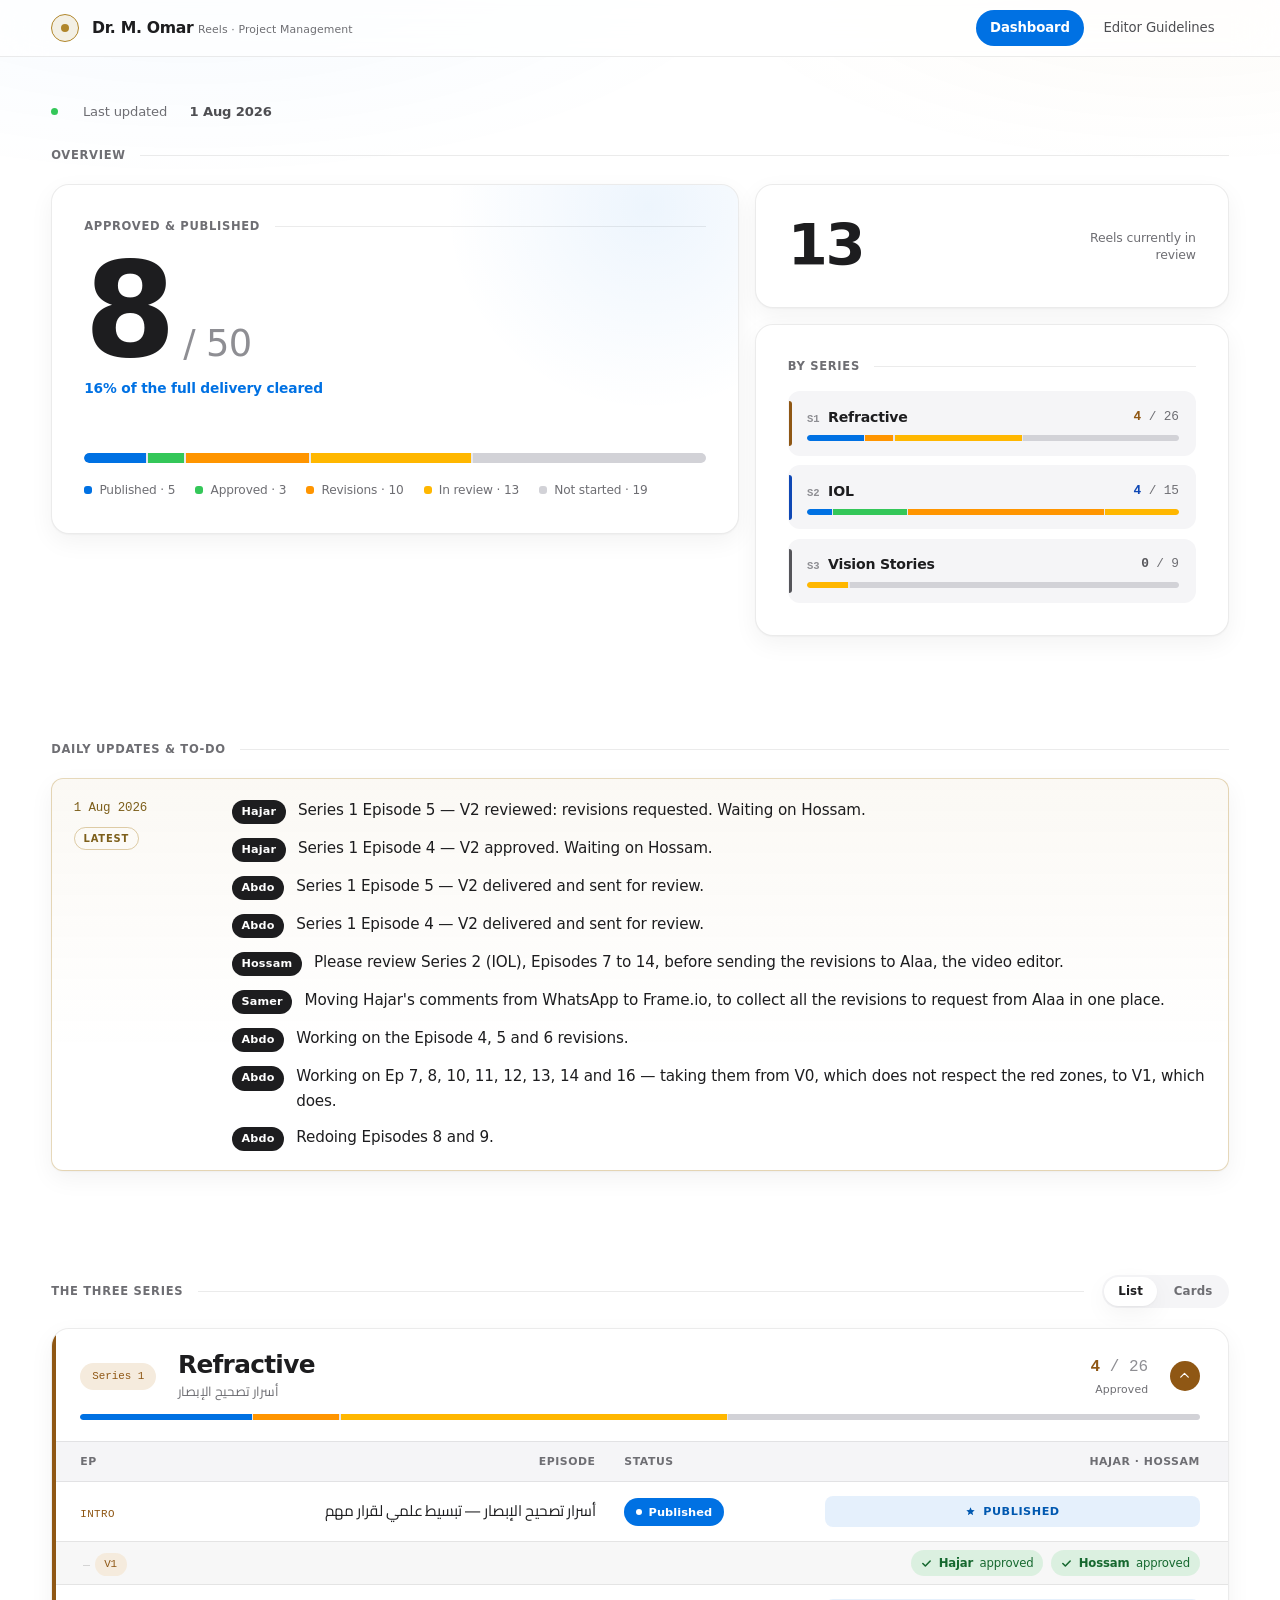
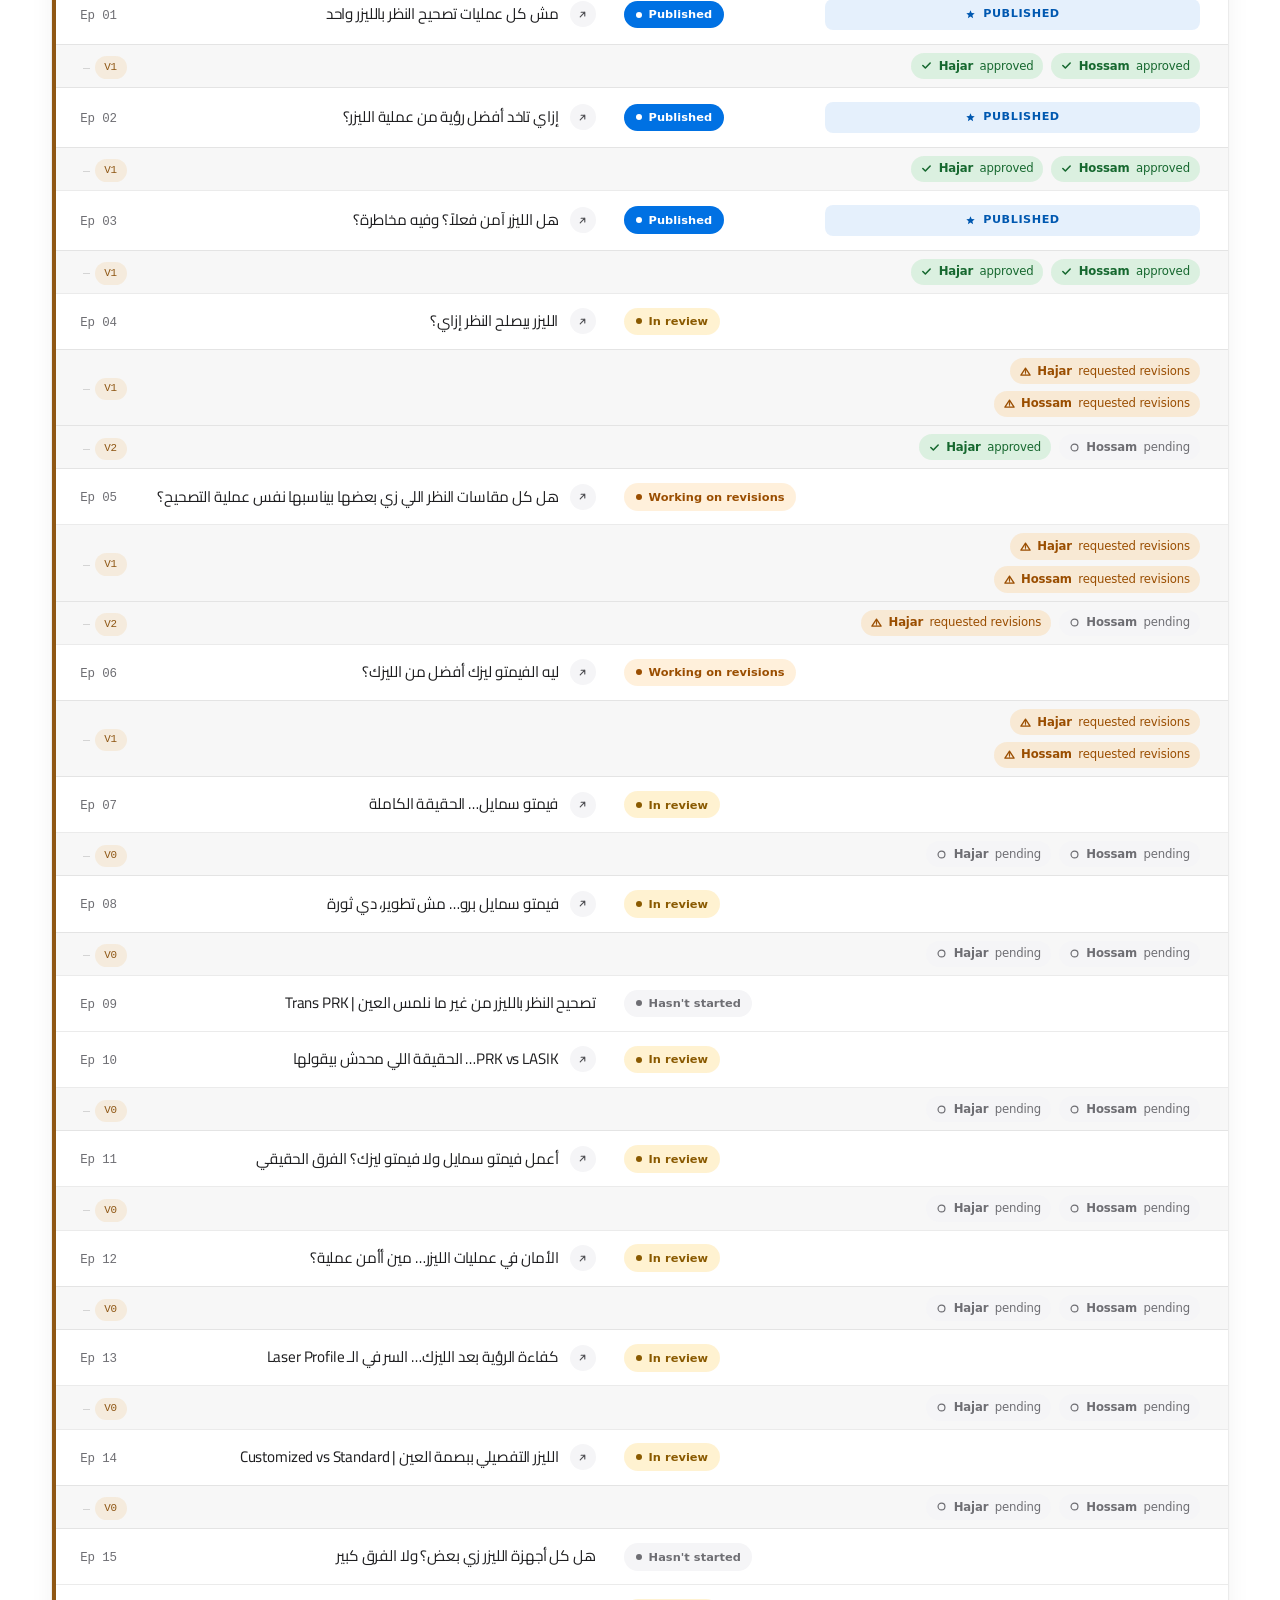
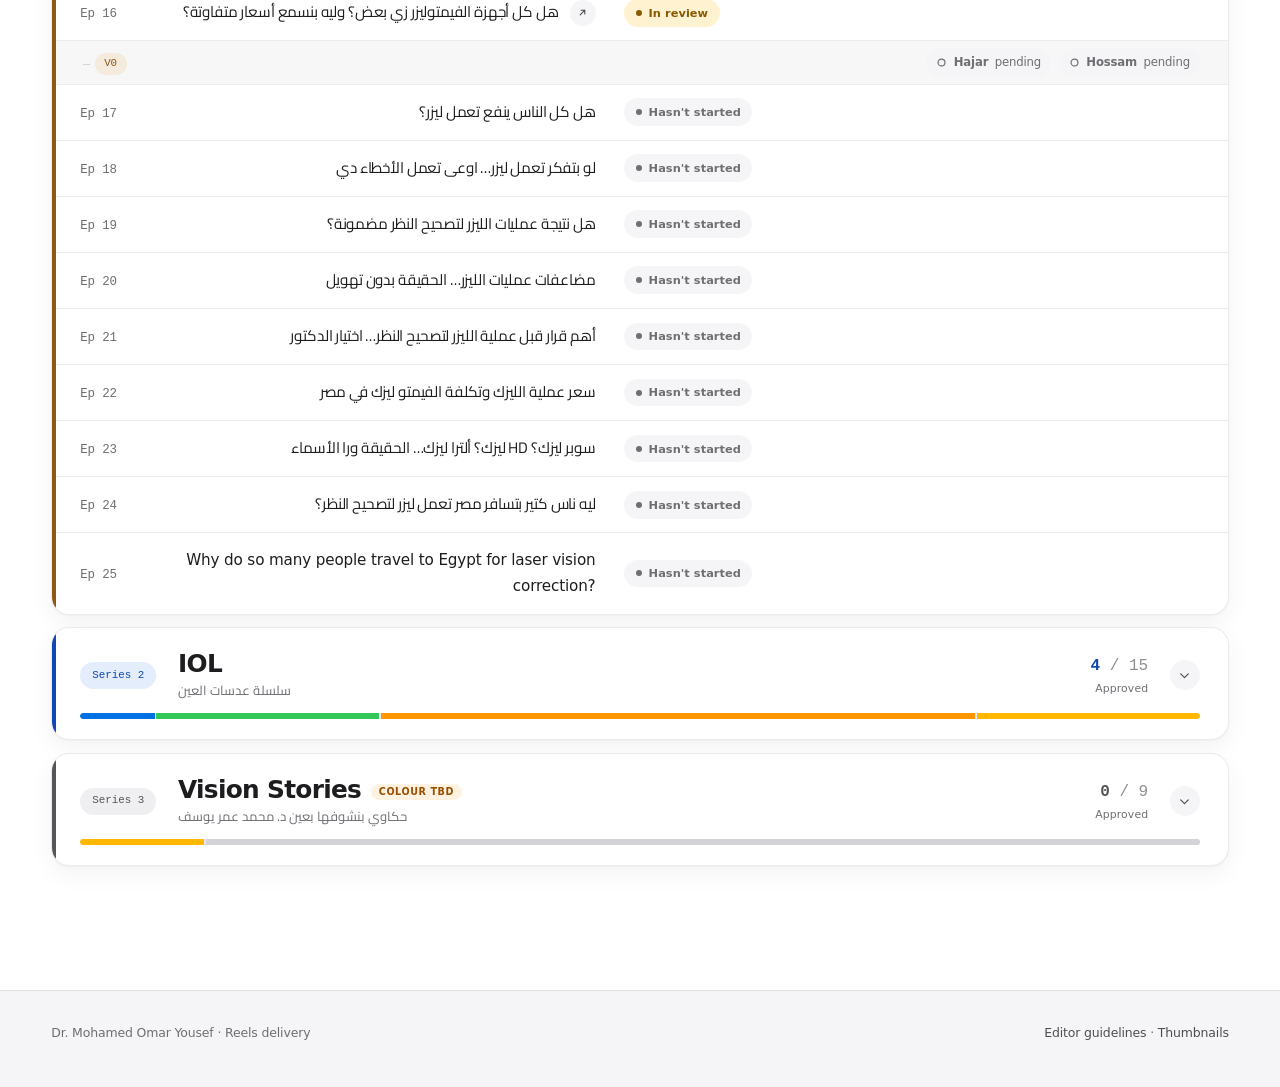
==== commit d19c1e25: "Add a Cards view for series episodes, plus S1 Ep 25 Every series body now renders both the episode t" ====
--- a/index.html
+++ b/index.html
@@ -83,15 +83,21 @@
 
   <!-- ====================================================== series ==== -->
   <section class="shell section" aria-labelledby="se">
-    <p class="eyebrow" id="se">The three series</p>
-    <div class="serieslist" id="serieslist"></div>
+    <div class="sectionhead">
+      <p class="eyebrow" id="se">The three series</p>
+      <div class="viewtoggle" id="viewToggle" role="group" aria-label="Episode view">
+        <button type="button" data-view="list" aria-pressed="true">List</button>
+        <button type="button" data-view="cards" aria-pressed="false">Cards</button>
+      </div>
+    </div>
+    <div class="serieslist" id="serieslist" data-view="list"></div>
   </section>
 
   <!-- ======================================================== foot ==== -->
   <footer class="foot">
     <div class="shell foot__in">
       <span>Dr. Mohamed Omar Yousef · Reels delivery</span>
-      <span><a href="guidelines.html">Editor guidelines</a> · <a href="M-Omar-Editor-Guide.md">Full brand guide</a></span>
+      <span><a href="guidelines.html">Editor guidelines</a> · <a href="https://drive.google.com/drive/folders/1OgyGto0Nb6C144wxizZ76RHrpu4rL2E7?usp=drive_link" target="_blank" rel="noopener noreferrer">Thumbnails</a></span>
     </div>
   </footer>
 
--- a/css/style.css
+++ b/css/style.css
@@ -42,7 +42,7 @@
   --st-review:     #FFB700;
   --st-notstarted: #D2D2D7;
 
-  --st-approved-ink:  #1D7F3C;
+  --st-approved-ink:  #16682F;   /* dark enough on the recessed version-row tint */
   --st-revisions-ink: #9A4E00;
   --st-review-ink:    #8A5A00;
 
@@ -124,7 +124,7 @@
    (a table, a long token) push its container past the viewport. Every direct
    item of a grid here is allowed to shrink instead. */
 .dash > *, .dash__side > *, .miniset > *, .serieslist > *,
-.rules > *, .figs > *, .swatches > *, .updates > * { min-width: 0; }
+.rules > *, .figs > *, .swatches > *, .updates > *, .ecards > * { min-width: 0; }
 .rule__body, .series__names, .update__list { min-width: 0; }
 
 /* visually hidden, still read by screen readers and still focusable */
@@ -723,6 +723,14 @@
   min-width: 0;
 }
 
+/* A few cuts are delivered in English. They keep the column's right alignment
+   so the table still reads as one column, but drop Cairo and the RTL flow. */
+.ttl[lang="en"], .ecard__ttl[lang="en"] {
+  font-family: var(--f-ui);
+  direction: ltr;
+  letter-spacing: -0.01em;
+}
+
 .linkchip {
   flex: none;
   display: inline-grid;
@@ -761,36 +769,57 @@
 .pill--in-review   { color: var(--st-review-ink);    background: rgba(255, 183, 0, 0.18); }
 .pill--not-started { color: var(--ink-3);            background: var(--ground-2); }
 
-/* reviewer checkboxes (display only).
-   This is the last column now, so it hugs the right edge. */
-.checks { display: flex; gap: 1.1rem; align-items: center; justify-content: flex-end; }
-
-.chk {
+/* ------------------------------------------------- version rows + verdicts */
+
+/* A version row is a sub-row of the episode above it: recessed, not clickable,
+   and deliberately quieter than its parent. */
+.vrow { background: var(--tint); }
+.vrow:hover { background: var(--tint); }   /* no hover affordance — not clickable */
+.vrow td { padding-top: 0.5rem !important; padding-bottom: 0.5rem !important; }
+.vrow td[data-c="ep"] { padding-left: calc(clamp(1rem, 3vw, 1.75rem) + 0.9rem) !important; }
+
+/* the └ connector tying the badge back to its episode number */
+.vbadge {
+  position: relative;
+  display: inline-block;
+  font-family: var(--f-mono);
+  font-size: 0.68rem;
+  font-weight: 500;
+  color: var(--accent-series, var(--ink-2));
+  background: var(--accent-soft, var(--ground-2));
+  border-radius: var(--r-pill);
+  padding: 0.16rem 0.6rem;
+  white-space: nowrap;
+}
+.vbadge::before {
+  content: "";
+  position: absolute;
+  left: -0.72rem;
+  top: 50%;
+  width: 0.42rem;
+  height: 1px;
+  background: var(--line-2);
+}
+
+/* the verdict chips — last column, hugs the right edge */
+.checks { display: flex; flex-wrap: wrap; gap: 0.4rem 0.5rem; align-items: center; justify-content: flex-end; }
+
+.vd {
   display: inline-flex;
   align-items: center;
-  gap: 0.45rem;
-  font-size: 0.8rem;
-  color: var(--ink-3);
+  gap: 0.4rem;
+  font-size: 0.73rem;
+  padding: 0.24rem 0.62rem;
+  border-radius: var(--r-pill);
   white-space: nowrap;
 }
-.chk__box {
-  width: 16px; height: 16px;
-  flex: none;
-  border-radius: 5px;
-  border: 1.5px solid var(--line-2);
-  background: #fff;
-  display: grid;
-  place-items: center;
-  color: transparent;
-  transition: all 0.22s var(--ease);
-}
-.chk__box svg { width: 9px; height: 9px; }
-.chk.is-on { color: var(--ink); font-weight: 500; }
-.chk.is-on .chk__box {
-  background: var(--st-approved);
-  border-color: var(--st-approved);
-  color: #fff;
-}
+.vd b { font-weight: 600; }
+.vd__ic { display: inline-grid; place-items: center; flex: none; }
+.vd__ic svg { width: 11px; height: 11px; display: block; }
+
+.vd--approved  { color: var(--st-approved-ink);  background: rgba(52, 199, 89, 0.14); }
+.vd--revisions { color: var(--st-revisions-ink); background: rgba(255, 149, 0, 0.14); }
+.vd--pending   { color: var(--ink-3);            background: var(--ground-2); }
 
 /* the band that covers the checkboxes once approved / published */
 .band {
@@ -843,6 +872,124 @@
   /* left-aligned inside the card, where there is no right edge to hug */
   .checks { justify-content: flex-start; }
   .band { justify-content: flex-start; }
+
+  /* A version row becomes its own compact block, indented under the episode
+     card. Badge on top, verdict chips stacked beneath it. */
+  .tbl tbody tr.vrow {
+    grid-template-areas:
+      "ep  ep"
+      "rev rev";
+    gap: 0.5rem;
+    padding-top: 0.75rem;
+    padding-bottom: 0.75rem;
+    padding-left: calc(clamp(1rem, 4vw, 1.5rem) + 0.9rem);
+  }
+  .vrow td[data-c="ep"] { padding-left: 0 !important; }
+  .vrow td[data-c="title"], .vrow td[data-c="status"] { display: none; }
+  .vd { font-size: 0.72rem; }
+}
+
+/* ==================================================== list / cards view === */
+
+/* The eyebrow is a flex row whose ::after rule line is generated last, so the
+   toggle cannot live inside it — it would land before the rule. */
+.sectionhead {
+  display: flex;
+  flex-wrap: wrap;
+  align-items: center;
+  gap: 0.6rem 1.1rem;
+  margin-bottom: 1.25rem;
+}
+.sectionhead .eyebrow { flex: 1; margin-bottom: 0; }
+
+/* iOS-style segmented control: recessed track, raised active segment. */
+.viewtoggle {
+  display: inline-flex;
+  gap: 2px;
+  padding: 2px;
+  background: var(--ground-2);
+  border-radius: var(--r-pill);
+  flex: none;
+}
+.viewtoggle button {
+  font: inherit;
+  font-size: 0.74rem;
+  font-weight: 600;
+  letter-spacing: 0.01em;
+  color: var(--ink-3);
+  background: none;
+  border: 0;
+  border-radius: var(--r-pill);
+  padding: 0.34rem 0.9rem;
+  cursor: pointer;
+  transition: background 0.22s var(--ease), color 0.22s var(--ease),
+              box-shadow 0.22s var(--ease);
+}
+.viewtoggle button:hover { color: var(--ink-2); }
+.viewtoggle button[aria-pressed="true"] {
+  color: var(--ink);
+  background: var(--panel);
+  box-shadow: var(--shadow);
+}
+
+/* Only one of the two lives at a time — scoped to .serieslist so the .scroll-x
+   used on the guidelines page is untouched. */
+.serieslist[data-view="list"]  .ecards   { display: none; }
+.serieslist[data-view="cards"] .scroll-x { display: none; }
+
+.ecards {
+  display: grid;
+  grid-template-columns: repeat(auto-fill, minmax(258px, 1fr));
+  gap: 0.75rem;
+  padding: clamp(1rem, 3vw, 1.75rem);
+  border-top: 1px solid var(--line);
+}
+
+.ecard {
+  display: flex;
+  flex-direction: column;
+  gap: 0.6rem;
+  padding: 1rem 1.05rem;
+  border: 1px solid var(--line);
+  border-radius: var(--r-md);
+  background: var(--panel);
+  transition: border-color 0.22s var(--ease), box-shadow 0.22s var(--ease),
+              transform 0.22s var(--ease);
+}
+.ecard.is-linked { cursor: pointer; }
+.ecard.is-linked:hover {
+  border-color: var(--accent-series, var(--line-2));
+  box-shadow: var(--shadow);
+  transform: translateY(-1px);
+}
+
+.ecard__top { display: flex; align-items: center; justify-content: space-between; gap: 0.6rem; }
+
+.ecard__ttl {
+  margin: 0;
+  font-size: 0.95rem;
+  line-height: 1.75;
+  color: var(--ink);
+  flex: 1;
+}
+
+.ecard__meta { display: flex; flex-wrap: wrap; gap: 0.4rem; }
+
+/* the latest cut, sitting below a hairline like a card footer */
+.ecard__foot {
+  display: flex;
+  flex-wrap: wrap;
+  align-items: center;
+  gap: 0.45rem 0.6rem;
+  padding-top: 0.6rem;
+  border-top: 1px solid var(--line);
+}
+/* the └ connector only means something in the indented table */
+.ecard .vbadge::before { display: none; }
+.ecard .checks { justify-content: flex-start; }
+
+@media (max-width: 560px) {
+  .ecards { grid-template-columns: 1fr; }
 }
 
 /* ============================================================ guidelines == */
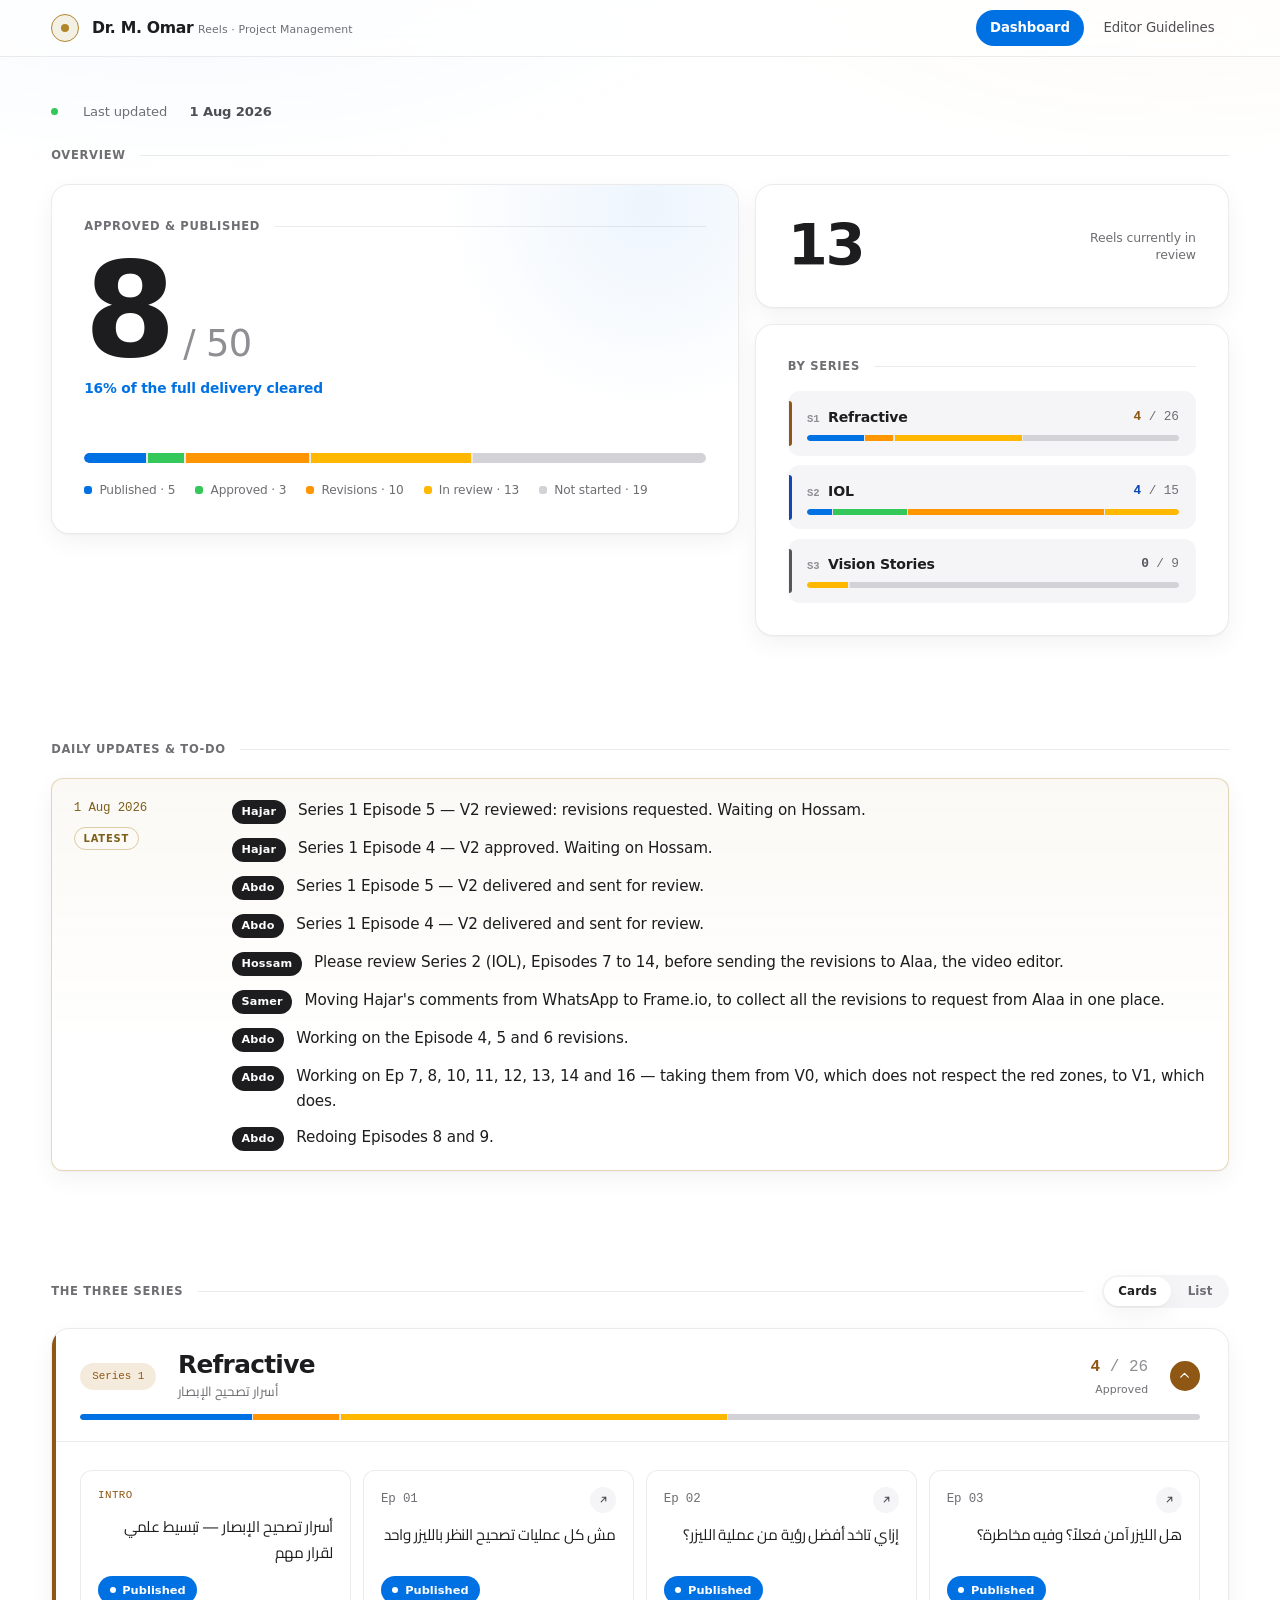
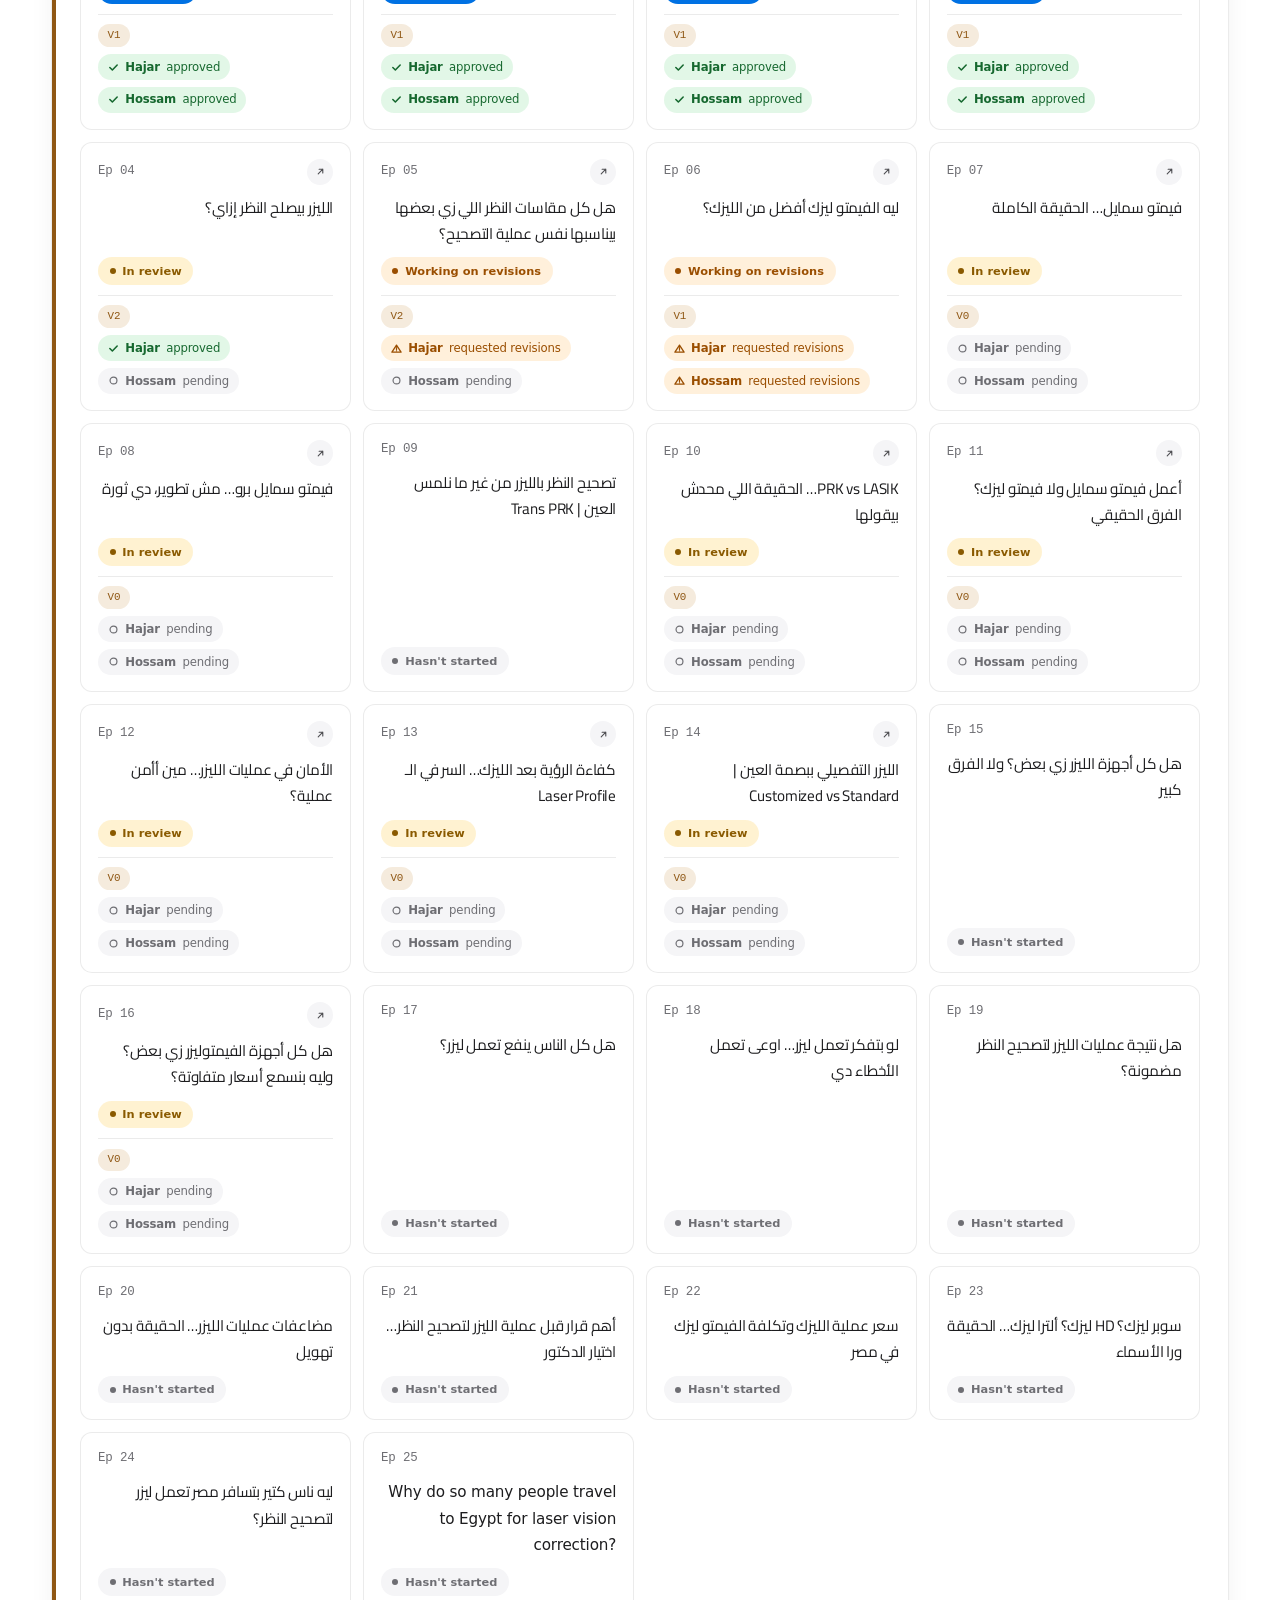
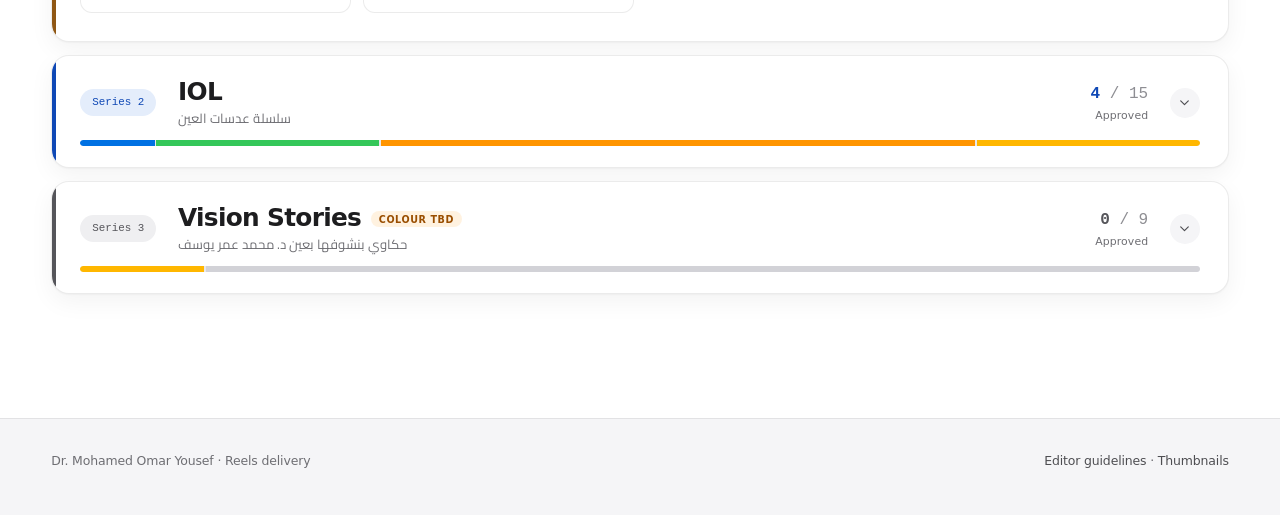
==== commit bc457777: "Make Cards the default episode view Cards is now the main view and List the opt-in: the segmented co" ====
--- a/index.html
+++ b/index.html
@@ -86,11 +86,11 @@
     <div class="sectionhead">
       <p class="eyebrow" id="se">The three series</p>
       <div class="viewtoggle" id="viewToggle" role="group" aria-label="Episode view">
-        <button type="button" data-view="list" aria-pressed="true">List</button>
-        <button type="button" data-view="cards" aria-pressed="false">Cards</button>
+        <button type="button" data-view="cards" aria-pressed="true">Cards</button>
+        <button type="button" data-view="list" aria-pressed="false">List</button>
       </div>
     </div>
-    <div class="serieslist" id="serieslist" data-view="list"></div>
+    <div class="serieslist" id="serieslist" data-view="cards"></div>
   </section>
 
   <!-- ======================================================== foot ==== -->
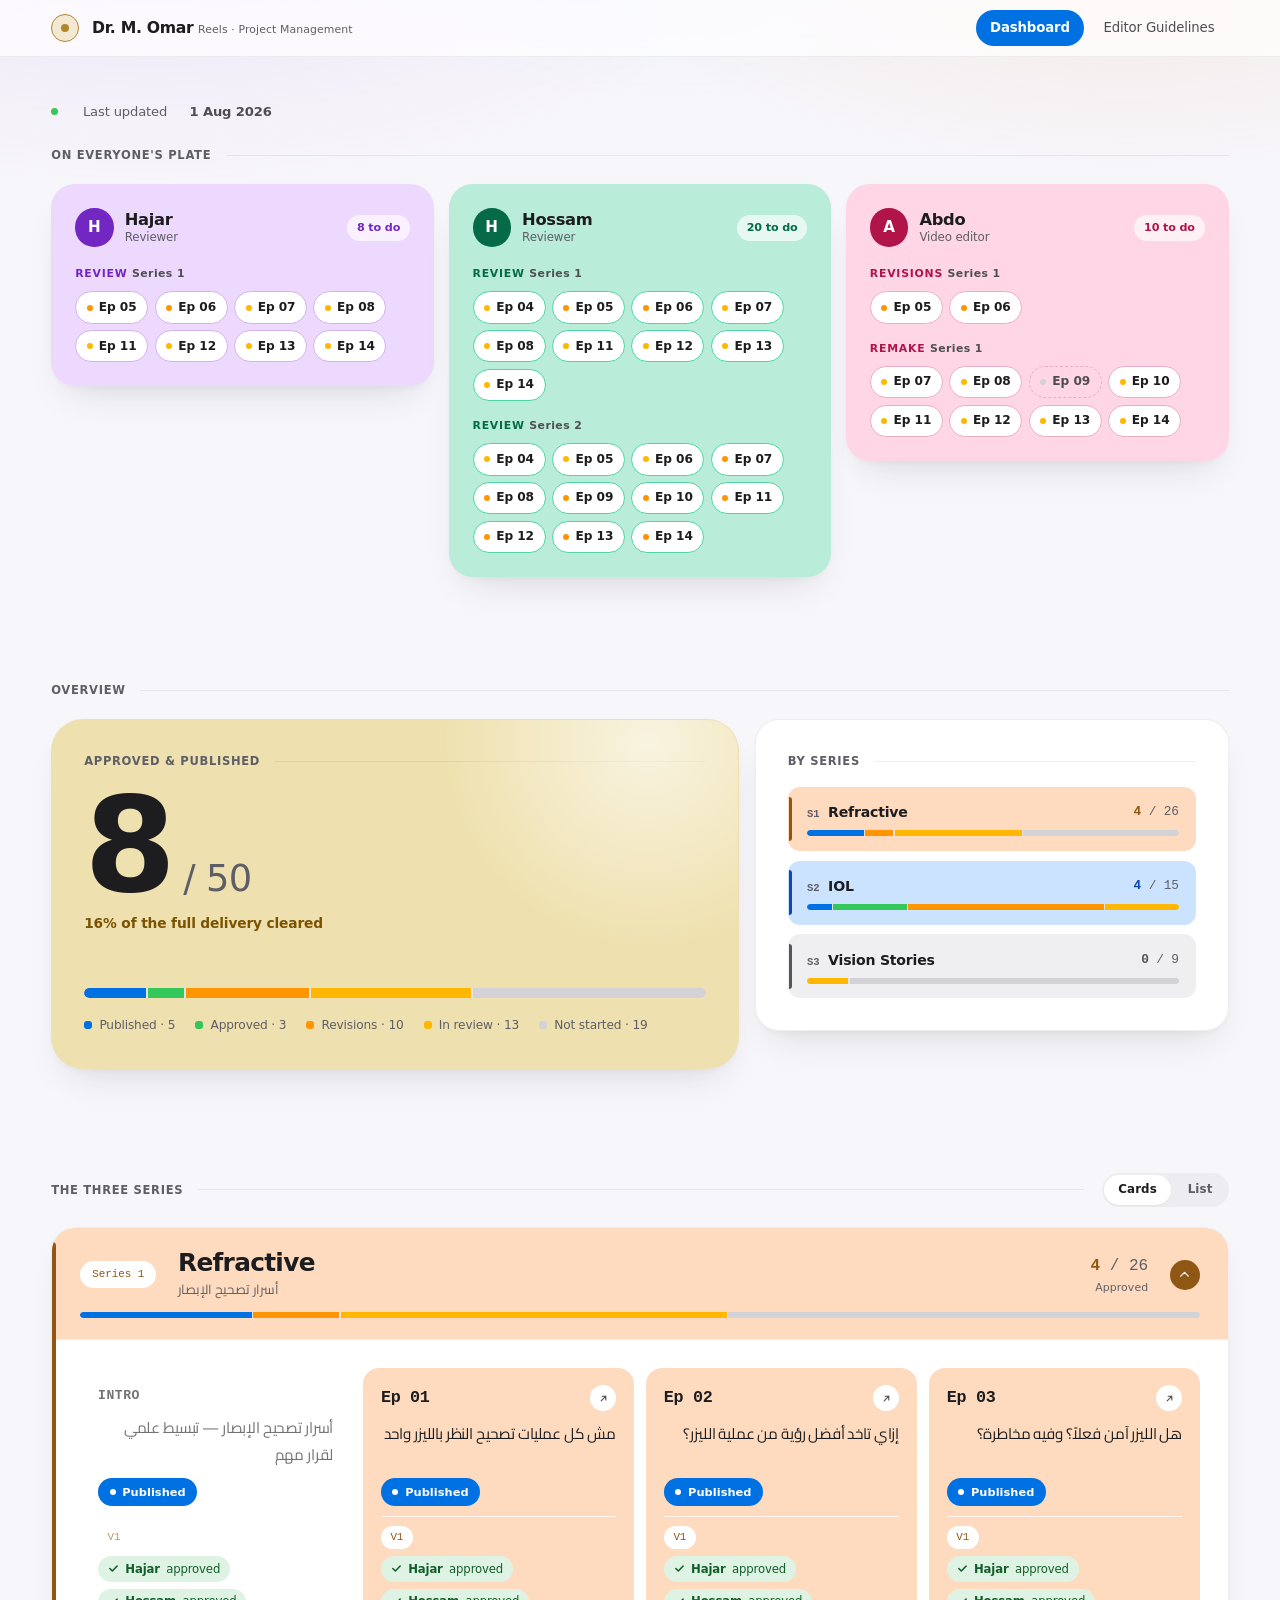
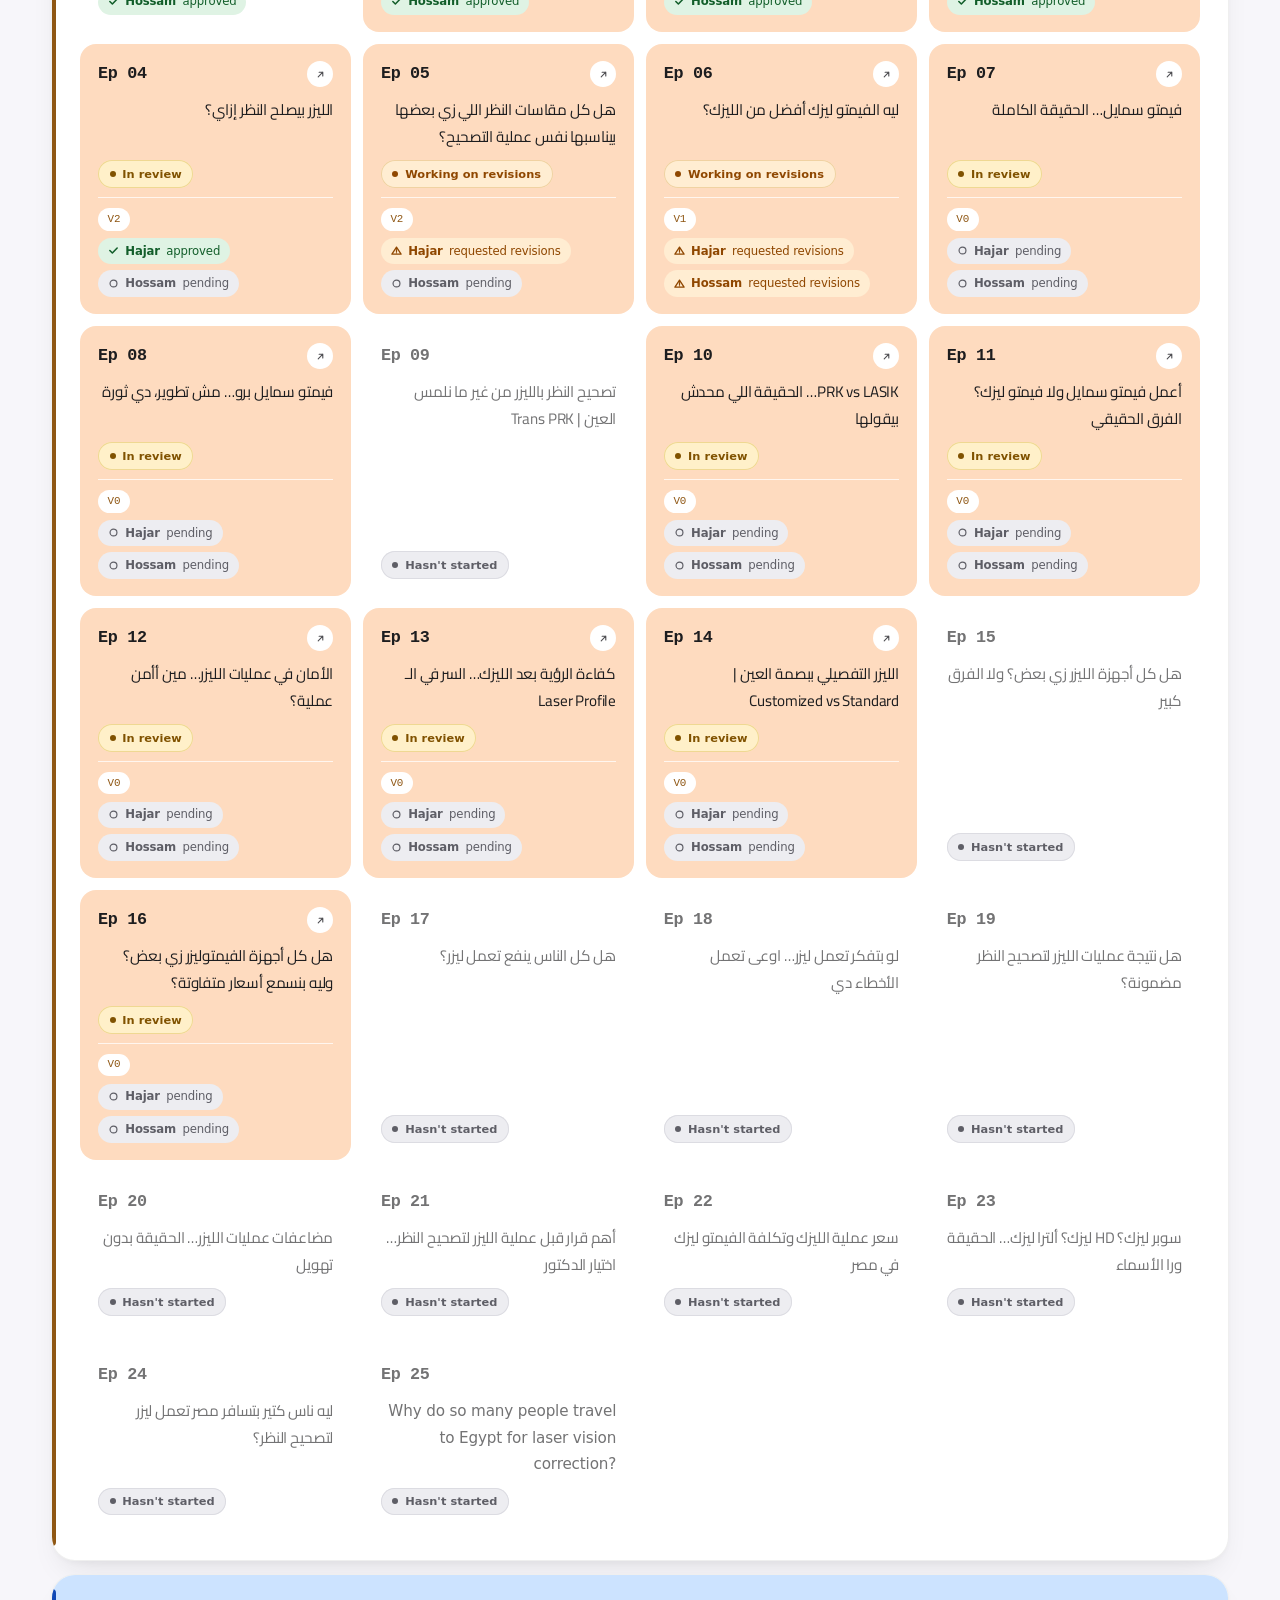
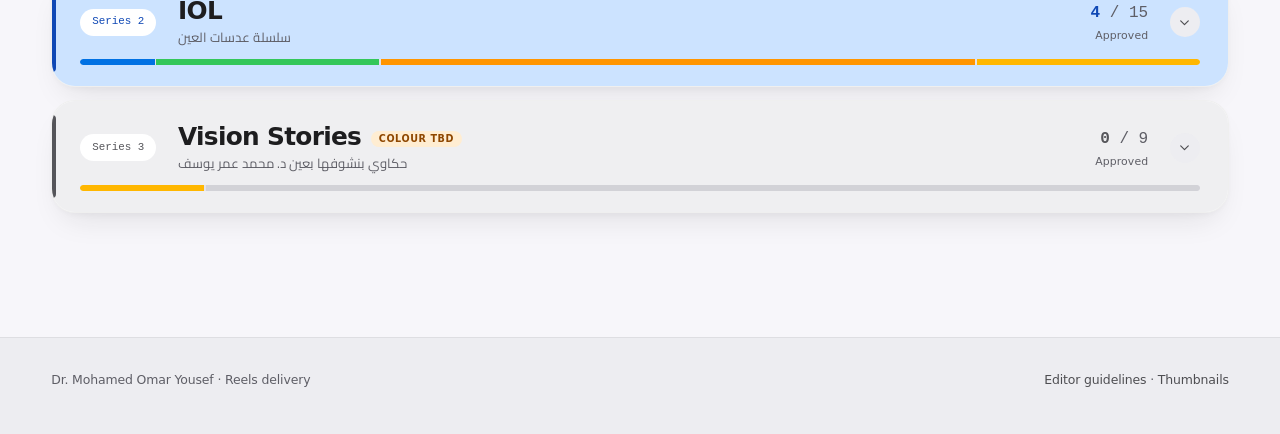
==== commit ab67668e: "Repaint the dashboard in pastel and replace updates with per-person to-do cards The old daily-update" ====
--- a/index.html
+++ b/index.html
@@ -4,8 +4,8 @@
 <meta charset="utf-8">
 <meta name="viewport" content="width=device-width, initial-scale=1">
 <title>Dr. M. Omar · Reels Project Management</title>
-<meta name="description" content="Delivery status for the 50-reel ophthalmology series — progress, review queue, daily updates and episode tracking.">
-<meta name="theme-color" content="#08090B">
+<meta name="description" content="Delivery status for the 50-reel ophthalmology series — who has what to do, progress, review queue and episode tracking.">
+<meta name="theme-color" content="#F7F6FA">
 <link rel="preconnect" href="https://fonts.googleapis.com">
 <link rel="preconnect" href="https://fonts.gstatic.com" crossorigin>
 <link rel="stylesheet" href="css/style.css">
@@ -33,17 +33,25 @@
 
   <h1 class="sr-only">Reels delivery dashboard</h1>
 
-  <!-- =================================================== dashboard ==== -->
-  <section class="shell section section--first" aria-labelledby="ov">
+  <!-- ======================================================= to-do ==== -->
+  <section class="shell section section--first" aria-labelledby="td">
     <p class="metaline" data-rise style="animation-delay:.04s">
       <span class="dot"></span>Last updated <b id="lastUpdated">—</b>
     </p>
-    <p class="eyebrow" id="ov" style="margin-top:1.5rem">Overview</p>
+    <div class="sectionhead" style="margin-top:1.5rem">
+      <p class="eyebrow" id="td">On everyone's plate</p>
+    </div>
+    <div class="todos" id="todos" data-rise style="animation-delay:.12s"></div>
+  </section>
+
+  <!-- =================================================== dashboard ==== -->
+  <section class="shell section" aria-labelledby="ov">
+    <p class="eyebrow" id="ov">Overview</p>
 
     <div class="dash">
 
       <!-- overall -->
-      <div class="card overall" data-rise style="animation-delay:.3s">
+      <div class="card overall" data-rise style="animation-delay:.22s">
         <div class="overall__glow" aria-hidden="true"></div>
         <div>
           <p class="eyebrow" style="margin-bottom:.9rem">Approved &amp; published</p>
@@ -61,24 +69,13 @@
 
       <!-- side stack -->
       <div class="dash__side">
-        <div class="card kpi kpi--review" data-rise style="animation-delay:.38s">
-          <span class="kpi__num" id="kpiReview">0</span>
-          <span class="kpi__lbl">Reels currently in review</span>
-        </div>
-
-        <div class="card" data-rise style="animation-delay:.46s">
+        <div class="card" data-rise style="animation-delay:.3s">
           <p class="eyebrow" style="margin-bottom:1rem">By series</p>
           <div class="miniset" id="miniset"></div>
         </div>
       </div>
 
     </div>
-  </section>
-
-  <!-- ===================================================== updates ==== -->
-  <section class="shell section" aria-labelledby="up">
-    <p class="eyebrow" id="up">Daily updates &amp; to-do</p>
-    <div class="updates" id="updates"></div>
   </section>
 
   <!-- ====================================================== series ==== -->
--- a/css/style.css
+++ b/css/style.css
@@ -11,49 +11,105 @@
 /* ---------------------------------------------------------------- tokens -- */
 :root {
   /* ground */
-  --ground:   #FFFFFF;
-  --ground-2: #F5F5F7;   /* wells, table header rows */
-  --panel:    #FFFFFF;   /* cards */
-
-  /* hairlines + surface washes */
-  --line:   rgba(0, 0, 0, 0.08);
-  --line-2: rgba(0, 0, 0, 0.14);
-  --tint:   rgba(0, 0, 0, 0.03);
-  --tint-2: rgba(0, 0, 0, 0.055);
-
-  /* ink */
-  --ink:   #1D1D1F;   /* 15.8:1 */
-  --ink-2: #4E4E52;   /*  7.9:1  body + secondary text */
-  --ink-3: #6E6E73;   /*  5.3:1  small labels, still AA */
-  --ink-4: #8E8E93;   /*  3.4:1  DECORATIVE ONLY — large numerals, markers */
+  --ground:   #F7F6FA;   /* page — off-white, so white panels read as RAISED */
+  --ground-2: #EDEDF1;   /* wells, table header rows */
+  --panel:    #FFFFFF;   /* white cards + tables */
+
+  /* hairlines + surface washes. NEVER put --line on a pastel wash: a black-alpha
+     hairline over a tint reads as grime. Use the hue's own --*-line instead. */
+  --line:   rgba(29, 29, 31, 0.07);
+  --line-2: rgba(29, 29, 31, 0.12);
+  --tint:   rgba(29, 29, 31, 0.03);
+  --tint-2: rgba(29, 29, 31, 0.055);
+
+  /* ink — ratios are measured on white / on the palest pastel wash below */
+  --ink:   #1D1D1F;   /* 16.8:1 white · 12.8:1 on a wash */
+  --ink-2: #4E4E52;   /*  8.3:1 white ·  6.3:1 on a wash — body + secondary */
+  --ink-3: #5E5E66;   /*  6.4:1 white ·  4.9:1 on a wash — small labels, AA */
+  --ink-4: #7C7C84;   /*  4.1:1 white ·  3.1:1 on a wash
+                          DECORATIVE ONLY — large numerals, markers */
 
   /* accents */
-  --accent:      #0071E3;   /* links, nav active, focus */
-  --accent-ink:  #0058B0;   /* blue TEXT sitting on a blue tint */
-  --accent-dim:  rgba(0, 113, 227, 0.10);
+  --accent:      #0071E3;   /* FILL — links, nav active, focus. 3.6:1 on a wash:
+                               never use it as small text. */
+  --accent-ink:  #0B5CBF;   /* blue TEXT — 6.4:1 white, 4.8:1 on any wash */
+  --accent-dim:  #DDEBFC;   /* opaque, so it survives on a tinted card */
   --gold:        #B0862B;   /* brand mark (decorative) */
   --gold-ink:    #7D5F1B;   /* gold TEXT — the mark colour fails AA at small sizes */
-  --gold-dim:    rgba(176, 134, 43, 0.12);
-
-  /* status — vivid fills for bars, darkened twins for pill text */
+  --gold-dim:    #F3E9D2;
+
+  /* ----------------------------------------------- pastel ramps (6 hues) --
+     Four tiers per hue, extending the fill-vs-ink split to colour surfaces:
+
+       --<hue>        vivid FILL   bars, dots, avatar fill   >= 3:1 on white
+       --<hue>-wash   card SURFACE                           luminance >= 0.711
+       --<hue>-line   hairline / rail / bar track            decorative
+       --<hue>-ink    TEXT on that wash                      >= 4.5:1
+
+     The wash luminance floor is what --ink-2 needs to stay at 6:1; it is also
+     why none of these can be more saturated than they are. Every --*-ink
+     clears 4.5:1 on EVERY wash here, not just its own — a mis-paired chip
+     from a hand-edited data.js still passes.
+     -------------------------------------------------------------------- */
+  --peach:         #DC7426;   --peach-wash:    #FEDBBF;
+  --peach-line:    #E5B691;   --peach-ink:     #9A3E0B;   /* 5.3:1 on wash */
+
+  --butter:        #AA8E1C;   --butter-wash:   #EFE1AF;
+  --butter-line:   #D8BE57;   --butter-ink:    #7A5200;   /* 5.3:1 on wash */
+
+  --mint:          #1BA572;   --mint-wash:     #B9ECD9;
+  --mint-line:     #4ED5A4;   --mint-ink:      #046A47;   /* 5.1:1 on wash */
+
+  --sky:           #4E93E2;   --sky-wash:      #CCE3FF;
+  --sky-line:      #A1C2E9;   --sky-ink:       #0A55B7;   /* 5.3:1 on wash */
+
+  --lavender:      #B274E8;   --lavender-wash: #EDD9FD;
+  --lavender-line: #D2B3ED;   --lavender-ink:  #7226C2;   /* 5.8:1 on wash */
+
+  --rose:          #E66493;   --rose-wash:     #FED6E5;
+  --rose-line:     #ECAEC4;   --rose-ink:      #B01449;   /* 5.3:1 on wash */
+
+  /* status — vivid fills for bars, OPAQUE tinted twins for pills.
+     The pill backgrounds used to be rgba(); on a pastel card they composited
+     with the card tint and dropped revisions/in-review to ~4.2:1 — and turned
+     orange-on-mint into olive. Opaque means one ratio on every ground. */
   --st-published:  #0071E3;
   --st-approved:   #34C759;
   --st-revisions:  #FF9500;
   --st-review:     #FFB700;
   --st-notstarted: #D2D2D7;
 
-  --st-approved-ink:  #16682F;   /* dark enough on the recessed version-row tint */
-  --st-revisions-ink: #9A4E00;
-  --st-review-ink:    #8A5A00;
-
-  /* elevation */
-  --shadow:    0 1px 2px rgba(0,0,0,.04), 0 8px 24px rgba(0,0,0,.05);
-  --shadow-lg: 0 2px 4px rgba(0,0,0,.04), 0 14px 40px rgba(0,0,0,.08);
-
-  /* geometry — Apple runs generous */
-  --r-sm: 8px;
-  --r-md: 12px;
-  --r-lg: 18px;
+  --st-approved-bg:    #DFF3E4;  --st-approved-ink:   #125E2A;  /* 6.8:1 */
+  --st-revisions-bg:   #FFEDD2;  --st-revisions-ink:  #8F4700;  /* 6.0:1 */
+  --st-review-bg:      #FFF0C9;  --st-review-ink:     #805200;  /* 5.9:1 */
+  --st-notstarted-bg:  #EDEDF1;  --st-notstarted-ink: #5E5E66;  /* 5.5:1 */
+
+  /* A pill body is only ~1.1:1 against a wash — without an edge it dissolves
+     into the card. Drawn as an inset shadow so the box model is untouched. */
+  --st-approved-edge:   #A9DEB8;
+  --st-revisions-edge:  #F0D2A2;
+  --st-review-edge:     #EFD892;
+  --st-notstarted-edge: #DCDCE2;
+
+  --track: #E4E3EA;   /* progress-bar trough */
+
+  /* elevation — low alpha, wide blur, NEGATIVE spread so the shadow sits under
+     the card instead of haloing it. --shadow-glow reads a per-card --glow
+     (the hue's ink at ~30%), which is what makes a pastel card look like it is
+     floating in its own colour rather than sitting in grey. */
+  --shadow-xs:   0 1px 2px rgba(29,29,31,.04);
+  --shadow-sm:   0 2px 4px rgba(29,29,31,.03), 0 8px 18px -8px rgba(29,29,31,.10);
+  --shadow:      0 2px 6px rgba(29,29,31,.03), 0 16px 32px -14px rgba(29,29,31,.13);
+  --shadow-lg:   0 4px 10px rgba(29,29,31,.04), 0 30px 60px -20px rgba(29,29,31,.17);
+  --shadow-glow: 0 2px 6px rgba(29,29,31,.03),
+                 0 20px 38px -18px var(--glow, rgba(29,29,31,.16));
+
+  /* geometry — the pastel look runs rounder than the old Apple restraint */
+  --r-xs:  8px;
+  --r-sm: 12px;
+  --r-md: 16px;
+  --r-lg: 24px;
+  --r-xl: 32px;
   --r-pill: 980px;
 
   --pad:    clamp(1.25rem, 3.2vw, 2rem);
@@ -88,17 +144,19 @@
   overflow-x: hidden;
 }
 
-/* one very soft wash at the top — the only atmosphere on white */
+/* Atmosphere behind the cards. Tinted to the palette's own hues — the old
+   blue/gold wash under-lit every pastel card and fought the peach ones. */
 body::before {
   content: "";
   position: fixed;
   inset: 0 0 auto;
-  height: 60vh;
+  height: 72vh;
   pointer-events: none;
   z-index: 0;
   background:
-    radial-gradient(70vw 40vh at 15% -10%, rgba(0, 113, 227, 0.045), transparent 65%),
-    radial-gradient(60vw 36vh at 92% -6%, rgba(176, 134, 43, 0.04), transparent 62%);
+    radial-gradient(72vw 44vh at 12% -12%, rgba(178, 116, 232, 0.13), transparent 66%),
+    radial-gradient(64vw 38vh at 88% -8%,  rgba(220, 116, 38, 0.10), transparent 64%),
+    radial-gradient(52vw 34vh at 52% -14%, rgba(78, 147, 226, 0.09), transparent 62%);
 }
 
 #page { position: relative; z-index: 1; }
@@ -124,8 +182,9 @@
    (a table, a long token) push its container past the viewport. Every direct
    item of a grid here is allowed to shrink instead. */
 .dash > *, .dash__side > *, .miniset > *, .serieslist > *,
-.rules > *, .figs > *, .swatches > *, .updates > *, .ecards > * { min-width: 0; }
-.rule__body, .series__names, .update__list { min-width: 0; }
+.rules > *, .figs > *, .swatches > *, .todos > *, .ecards > *,
+.todo__eps > *, .todo__groups > * { min-width: 0; }
+.rule__body, .series__names, .todo__id { min-width: 0; }
 
 /* visually hidden, still read by screen readers and still focusable */
 .sr-only {
@@ -313,25 +372,36 @@
 }
 @media (max-width: 900px) { .dash { grid-template-columns: 1fr; } }
 
+/* A card is white by default; a `--wash` makes it a pastel card, and then the
+   black-alpha hairline comes off and the shadow picks up the hue via --glow. */
 .card {
   position: relative;
-  background: var(--panel);
+  background: var(--wash, var(--panel));
   border: 1px solid var(--line);
   border-radius: var(--r-lg);
   padding: var(--pad);
   overflow: hidden;
-  box-shadow: var(--shadow);
-}
+  box-shadow: var(--shadow-glow);
+}
+.card[style*="--wash"], .card--washed { border-color: transparent; }
 
 /* --- overall card --- */
-.overall { display: flex; flex-direction: column; gap: clamp(1.75rem, 4vw, 2.5rem); }
+.overall {
+  display: flex;
+  flex-direction: column;
+  gap: clamp(1.75rem, 4vw, 2.5rem);
+  border-radius: var(--r-xl);
+  --wash: var(--butter-wash);
+  --glow: rgba(122, 82, 0, .30);
+  border-color: transparent;
+}
 
 .overall__glow {
   position: absolute;
   top: -55%; right: -18%;
   width: 62%; aspect-ratio: 1;
   border-radius: 50%;
-  background: radial-gradient(circle, rgba(0, 113, 227, 0.07), transparent 68%);
+  background: radial-gradient(circle, rgba(255, 255, 255, 0.62), transparent 68%);
   pointer-events: none;
 }
 
@@ -349,7 +419,7 @@
 }
 .overall__num .of {
   font-size: clamp(1.4rem, 4vw, 2.3rem);
-  color: var(--ink-4);
+  color: var(--ink-3);   /* 22px/500 is not "large text" — it needs the full 4.5:1 */
   font-weight: 500;
 }
 
@@ -357,33 +427,21 @@
   font-size: 0.86rem;
   font-weight: 600;
   letter-spacing: -0.01em;
-  color: var(--accent);
+  color: var(--butter-ink);   /* --accent is a FILL: 3.6:1 here, it would fail */
   margin-top: 0.35rem;
 }
 
 /* --- right column stack --- */
-.dash__side { display: grid; gap: 1rem; grid-template-rows: auto 1fr; }
-
-.kpi { display: flex; align-items: center; justify-content: space-between; gap: 1rem; }
-.kpi__num {
-  font-weight: 600;
-  font-size: clamp(2.6rem, 7vw, 3.6rem);
-  line-height: 1;
-  letter-spacing: -0.04em;
-}
-.kpi__lbl {
-  font-size: 0.78rem;
-  font-weight: 500;
-  color: var(--ink-3);
-  text-align: right;
-  max-width: 16ch;
-  line-height: 1.4;
-}
-.kpi__lbl .dot { display: inline-block; background: var(--st-review); margin-right: 0.4rem; }
+.dash__side { display: grid; gap: 1rem; }
 
 /* --- per-series mini cards --- */
 .miniset { display: grid; gap: 0.6rem; align-content: start; }
 
+/* Each mini wears its OWN series wash — the same --accent-soft the series
+   accordion and its episode cards use, so the colour means "series N"
+   everywhere it appears. Never pair an arbitrary accent with an arbitrary
+   wash: the pairs below are the ones whose text contrast was measured
+   (S1 copper on peach 4.6:1, S2 blue on sky 6.1:1, S3 grey on grey 6.4:1). */
 .mini {
   position: relative;
   display: grid;
@@ -391,17 +449,15 @@
   align-items: center;
   gap: 0.4rem 1rem;
   padding: 0.85rem 1rem 0.85rem 1.15rem;
-  background: var(--ground-2);
+  background: var(--accent-soft, var(--ground-2));
   border: 1px solid transparent;
-  border-radius: var(--r-md);
+  border-radius: var(--r-sm);
   text-decoration: none;
-  transition: background 0.25s var(--ease), transform 0.25s var(--ease), box-shadow 0.25s var(--ease);
+  transition: transform 0.25s var(--ease), box-shadow 0.25s var(--ease);
 }
 .mini:hover {
-  background: #fff;
-  box-shadow: var(--shadow);
-  border-color: var(--line);
-  transform: translateY(-1px);
+  box-shadow: var(--shadow-sm);
+  transform: translateY(-2px);
 }
 .mini::before {
   content: "";
@@ -420,7 +476,7 @@
 .mini__name span {
   font-family: var(--f-mono);
   font-size: 0.66rem;
-  color: var(--ink-4);
+  color: var(--ink-3);   /* --ink-4 is decorative and fails at 0.66rem on a wash */
   margin-right: 0.55rem;
 }
 .mini__count {
@@ -439,7 +495,7 @@
   height: 6px;
   border-radius: var(--r-pill);
   overflow: hidden;
-  background: #E8E8ED;
+  background: var(--track);
   gap: 1.5px;
 }
 .bar--lg { height: 10px; gap: 2px; }
@@ -476,63 +532,163 @@
   vertical-align: 0;
 }
 
-/* ================================================================ updates = */
-.updates { display: grid; gap: 0.7rem; }
-
-.update {
+/* ============================================================== to-do cards =
+   One card per person, side by side. Each card wears a hue from the pastel
+   ramp; the episode chips inside it are the actual to-do items and link
+   straight to that episode's cut.
+
+   A person card and a series card must never be confused, so colour is not
+   the only signal: a person carries a round initial avatar, a series carries
+   the 4px left rail plus its "Series N" badge.
+   ========================================================================== */
+.todos {
   display: grid;
-  grid-template-columns: 130px 1fr;
-  gap: 0 1.75rem;
-  padding: 1.15rem 1.35rem;
-  background: var(--panel);
-  border: 1px solid var(--line);
-  border-radius: var(--r-md);
-  box-shadow: var(--shadow);
-}
-.update--latest {
-  border-color: rgba(176, 134, 43, 0.32);
-  background: linear-gradient(180deg, rgba(176, 134, 43, 0.05), transparent 70%), #fff;
-}
-
-.update__date {
-  font-family: var(--f-mono);
-  font-size: 0.78rem;
-  color: var(--ink-3);
-  padding-top: 0.1rem;
-}
-.update--latest .update__date { color: var(--gold-ink); }
-
-.update__tag {
-  display: inline-block;
-  margin-top: 0.5rem;
-  font-family: var(--f-ui);
-  font-size: 0.62rem;
-  font-weight: 600;
-  letter-spacing: 0.08em;
-  text-transform: uppercase;
-  padding: 0.14rem 0.55rem;
-  border: 1px solid rgba(176, 134, 43, 0.4);
-  border-radius: var(--r-pill);
-  color: var(--gold-ink);
-}
-
-.update__list { margin: 0; padding: 0; list-style: none; display: grid; gap: 0.75rem; }
-.update__item { display: flex; gap: 0.75rem; align-items: baseline; }
-.update__owner {
+  grid-template-columns: repeat(auto-fit, minmax(304px, 1fr));
+  gap: 0.9rem;
+  align-items: start;
+}
+
+.todo {
+  --wash: var(--ground-2);
+  --tone: var(--ink);
+  --tone-line: var(--line-2);
+  --glow: rgba(29, 29, 31, .14);
+
+  display: flex;
+  flex-direction: column;
+  gap: 1.15rem;
+  padding: clamp(1.15rem, 2.4vw, 1.5rem);
+  background: var(--wash);
+  border-radius: var(--r-lg);
+  box-shadow: var(--shadow-glow);
+}
+
+.todo--lavender { --wash: var(--lavender-wash); --tone: var(--lavender-ink); --tone-line: var(--lavender-line); --glow: rgba(114,  38, 194, .30); }
+.todo--mint     { --wash: var(--mint-wash);     --tone: var(--mint-ink);     --tone-line: var(--mint-line);     --glow: rgba(  4, 106,  71, .30); }
+.todo--rose     { --wash: var(--rose-wash);     --tone: var(--rose-ink);     --tone-line: var(--rose-line);     --glow: rgba(176,  20,  73, .30); }
+.todo--peach    { --wash: var(--peach-wash);    --tone: var(--peach-ink);    --tone-line: var(--peach-line);    --glow: rgba(154,  62,  11, .30); }
+.todo--butter   { --wash: var(--butter-wash);   --tone: var(--butter-ink);   --tone-line: var(--butter-line);   --glow: rgba(122,  82,   0, .30); }
+.todo--sky      { --wash: var(--sky-wash);      --tone: var(--sky-ink);      --tone-line: var(--sky-line);      --glow: rgba( 10,  85, 183, .30); }
+
+/* --- card head: avatar · name/role · count --- */
+.todo__head {
+  display: flex;
+  align-items: center;
+  gap: 0.7rem;
+}
+
+.todo__avatar {
+  flex: none;
+  width: 2.4rem; height: 2.4rem;
+  display: grid;
+  place-items: center;
+  border-radius: 50%;
+  background: var(--tone);
+  color: #fff;              /* >= 6.6:1 on every --tone in the ramp */
+  font-size: 0.95rem;
+  font-weight: 600;
+  letter-spacing: 0;
+}
+
+.todo__id { display: flex; flex-direction: column; line-height: 1.25; }
+.todo__name {
+  font-size: 1.02rem;
+  font-weight: 600;
+  letter-spacing: -0.02em;
+  color: var(--ink);
+}
+.todo__role { font-size: 0.74rem; color: var(--ink-3); }
+
+.todo__count {
+  margin-left: auto;
   flex: none;
   font-size: 0.7rem;
   font-weight: 600;
-  letter-spacing: 0.02em;
+  color: var(--tone);
+  background: rgba(255, 255, 255, 0.66);
+  padding: 0.26rem 0.62rem;
+  border-radius: var(--r-pill);
+  white-space: nowrap;
+}
+
+/* --- task groups --- */
+.todo__groups { display: grid; gap: 1rem; }
+
+.todo__task {
+  margin: 0 0 0.55rem;
+  font-size: 0.68rem;
+  font-weight: 700;
+  letter-spacing: 0.07em;
+  text-transform: uppercase;
+  color: var(--tone);
+}
+.todo__task span {
+  font-weight: 600;
+  letter-spacing: 0.04em;
+  color: var(--ink-2);
+  text-transform: none;
+}
+
+.todo__eps { display: flex; flex-wrap: wrap; gap: 0.4rem; }
+
+/* --- the episode buttons ---
+   A real <a>, so it is keyboard reachable — unlike the is-linked/data-href
+   rows and cards, which are click-only. Anything that is not a link at all
+   renders as .epchip--dead: same size, no affordance. */
+.epchip {
+  display: inline-flex;
+  align-items: center;
+  gap: 0.38rem;
+  padding: 0.34rem 0.66rem;
+  font-size: 0.76rem;
+  font-weight: 600;
+  letter-spacing: -0.005em;
+  color: var(--ink);
+  background: var(--panel);
+  border: 1px solid var(--tone-line);
+  border-radius: var(--r-pill);
+  text-decoration: none;
+  white-space: nowrap;
+  transition: background 0.18s var(--ease), color 0.18s var(--ease),
+              transform 0.18s var(--ease), box-shadow 0.18s var(--ease);
+}
+.epchip:hover {
+  background: var(--tone);
   color: #fff;
-  background: var(--ink);
-  padding: 0.2rem 0.6rem;
-  border-radius: var(--r-pill);
-}
-.update__text { color: var(--ink); font-size: 0.95rem; }
-
-@media (max-width: 620px) {
-  .update { grid-template-columns: 1fr; gap: 0.9rem; }
-  .update__tag { margin-top: 0; margin-left: 0.6rem; }
+  transform: translateY(-1px);
+  box-shadow: var(--shadow-sm);
+}
+.epchip:hover i { background: #fff; }
+
+/* the dot mirrors the episode's own status, so a chip stays honest when the
+   status is edited in data.js */
+.epchip i {
+  width: 6px; height: 6px;
+  border-radius: 50%;
+  flex: none;
+  background: var(--st-notstarted);
+  transition: background 0.18s var(--ease);
+}
+.epchip--published   i { background: var(--st-published); }
+.epchip--approved    i { background: var(--st-approved); }
+.epchip--revisions   i { background: var(--st-revisions); }
+.epchip--in-review   i { background: var(--st-review); }
+.epchip--not-started i { background: var(--st-notstarted); }
+
+/* nothing to open yet — dashed, recessed, not interactive */
+.epchip--dead {
+  background: transparent;
+  border-style: dashed;
+  color: var(--ink-2);   /* 6.3:1 on any wash */
+}
+.epchip--dead:hover { background: transparent; color: var(--ink-2); transform: none; box-shadow: none; }
+.epchip--dead:hover i { background: var(--st-notstarted); }
+
+/* nobody has anything assigned — better than an empty card */
+.todo__empty {
+  margin: 0;
+  font-size: 0.88rem;
+  color: var(--ink-2);
 }
 
 /* =============================================================== accordion */
@@ -546,12 +702,15 @@
   position: relative;
   box-shadow: var(--shadow);
 }
+/* The rail is inset top and bottom: at --r-lg = 24px a full-height bar would
+   poke out through the rounded corners. Same trick as .mini::before. */
 .series::before {
   content: "";
   position: absolute;
-  left: 0; top: 0; bottom: 0;
+  left: 0; top: 14px; bottom: 14px;
   width: 4px;
-  background: var(--accent-series);
+  border-radius: 0 4px 4px 0;
+  background: var(--accent-series, var(--ink-4));
   z-index: 1;
 }
 
@@ -562,21 +721,21 @@
   align-items: center;
   gap: 0.3rem 1.35rem;
   padding: 1.3rem clamp(1rem, 3vw, 1.75rem);
-  background: none;
+  background: var(--accent-soft, var(--ground-2));
   border: 0;
   color: inherit;
   font: inherit;
   text-align: left;
   cursor: pointer;
-  transition: background 0.25s var(--ease);
-}
-.series__head:hover { background: var(--tint); }
+  transition: filter 0.25s var(--ease);
+}
+.series__head:hover { filter: brightness(0.97); }
 
 .series__no {
   font-family: var(--f-mono);
   font-size: 0.68rem;
   color: var(--accent-series);
-  background: var(--accent-soft, var(--ground-2));
+  background: var(--panel);   /* the head already wears --accent-soft */
   border-radius: var(--r-pill);
   padding: 0.3rem 0.75rem;
   white-space: nowrap;
@@ -608,7 +767,7 @@
   color: var(--ink);
 }
 .series__count b { color: var(--accent-series); font-weight: 600; }
-.series__of { color: var(--ink-4); }
+.series__of { color: var(--ink-3); }   /* 1rem mono is body text, not "large" */
 .series__statlbl {
   font-size: 0.68rem;
   font-weight: 500;
@@ -642,7 +801,7 @@
   letter-spacing: 0.06em;
   text-transform: uppercase;
   color: var(--st-revisions-ink);
-  background: rgba(255, 149, 0, 0.12);
+  background: var(--st-revisions-bg);
   border-radius: var(--r-pill);
   padding: 0.14rem 0.5rem;
   margin-left: 0.6rem;
@@ -763,11 +922,35 @@
 }
 .pill i { width: 6px; height: 6px; border-radius: 50%; background: currentColor; flex: none; }
 
-.pill--published   { color: #FFFFFF;                 background: var(--st-published); }
-.pill--approved    { color: var(--st-approved-ink);  background: rgba(52, 199, 89, 0.14); }
-.pill--revisions   { color: var(--st-revisions-ink); background: rgba(255, 149, 0, 0.14); }
-.pill--in-review   { color: var(--st-review-ink);    background: rgba(255, 183, 0, 0.18); }
-.pill--not-started { color: var(--ink-3);            background: var(--ground-2); }
+/* Opaque fills + an inset edge. The fills used to be rgba(), which composited
+   with whatever was behind them — fine on white, but on a pastel episode card
+   revisions/in-review fell to ~4.2:1 and changed hue (orange over mint reads
+   olive). The edge is drawn as an inset shadow so the box model is untouched;
+   a real border would reflow the table. */
+.pill--published {
+  color: #FFFFFF;
+  background: var(--st-published);
+}
+.pill--approved {
+  color: var(--st-approved-ink);
+  background: var(--st-approved-bg);
+  box-shadow: inset 0 0 0 1px var(--st-approved-edge);
+}
+.pill--revisions {
+  color: var(--st-revisions-ink);
+  background: var(--st-revisions-bg);
+  box-shadow: inset 0 0 0 1px var(--st-revisions-edge);
+}
+.pill--in-review {
+  color: var(--st-review-ink);
+  background: var(--st-review-bg);
+  box-shadow: inset 0 0 0 1px var(--st-review-edge);
+}
+.pill--not-started {
+  color: var(--st-notstarted-ink);
+  background: var(--st-notstarted-bg);
+  box-shadow: inset 0 0 0 1px var(--st-notstarted-edge);
+}
 
 /* ------------------------------------------------- version rows + verdicts */
 
@@ -817,9 +1000,11 @@
 .vd__ic { display: inline-grid; place-items: center; flex: none; }
 .vd__ic svg { width: 11px; height: 11px; display: block; }
 
-.vd--approved  { color: var(--st-approved-ink);  background: rgba(52, 199, 89, 0.14); }
-.vd--revisions { color: var(--st-revisions-ink); background: rgba(255, 149, 0, 0.14); }
-.vd--pending   { color: var(--ink-3);            background: var(--ground-2); }
+/* opaque for the same reason as the pills — these also land on the .vrow tint
+   and, in Cards view, on a pastel episode card */
+.vd--approved  { color: var(--st-approved-ink);   background: var(--st-approved-bg); }
+.vd--revisions { color: var(--st-revisions-ink);  background: var(--st-revisions-bg); }
+.vd--pending   { color: var(--st-notstarted-ink); background: var(--st-notstarted-bg); }
 
 /* the band that covers the checkboxes once approved / published */
 .band {
@@ -837,7 +1022,7 @@
 }
 .band--ready {
   color: var(--st-approved-ink);
-  background: rgba(52, 199, 89, 0.14);
+  background: var(--st-approved-bg);
 }
 .band--published {
   color: var(--accent-ink);
@@ -929,7 +1114,7 @@
 .viewtoggle button[aria-pressed="true"] {
   color: var(--ink);
   background: var(--panel);
-  box-shadow: var(--shadow);
+  box-shadow: var(--shadow-xs);
 }
 
 /* Only one of the two lives at a time — scoped to .serieslist so the .scroll-x
@@ -945,25 +1130,56 @@
   border-top: 1px solid var(--line);
 }
 
+/* The card wears its series' wash, so a glance at a card says which series it
+   belongs to without reading the header it is nested under. */
 .ecard {
   display: flex;
   flex-direction: column;
   gap: 0.6rem;
   padding: 1rem 1.05rem;
-  border: 1px solid var(--line);
+  border: 1px solid transparent;
   border-radius: var(--r-md);
-  background: var(--panel);
+  background: var(--accent-soft, var(--ground-2));
   transition: border-color 0.22s var(--ease), box-shadow 0.22s var(--ease),
               transform 0.22s var(--ease);
 }
 .ecard.is-linked { cursor: pointer; }
 .ecard.is-linked:hover {
   border-color: var(--accent-series, var(--line-2));
-  box-shadow: var(--shadow);
-  transform: translateY(-1px);
-}
+  box-shadow: var(--shadow-sm);
+  transform: translateY(-2px);
+}
+
+/* An episode with no link has nothing to open yet, so its card recedes and the
+   watchable ones come forward. The status pill and verdict chips are left at
+   full strength: they are the only things still worth reading on a placeholder,
+   and fading them would drop them under AA. An opacity group cannot be undone
+   by a child, so the wash is applied to the faded parts, never to an ancestor. */
+.ecard:not(.is-linked) {
+  background: transparent;
+  box-shadow: none;
+}
+.ecard:not(.is-linked) .ep,
+.ecard:not(.is-linked) .ecard__ttl,
+.ecard:not(.is-linked) .vbadge { opacity: 0.62; }
+/* --ink-3 composites to 2.5:1 under that wash; --ink comes back to 4.7:1 */
+.ecard:not(.is-linked) .ep { color: var(--ink); }
 
 .ecard__top { display: flex; align-items: center; justify-content: space-between; gap: 0.6rem; }
+
+/* On a card the episode number is the headline — it is what you scan for.
+   Bigger and bolder than in the table, where the title carries the row. */
+.ecard .ep {
+  font-size: 1.05rem;
+  font-weight: 700;
+  letter-spacing: -0.02em;
+  color: var(--ink);   /* 12.8:1 on any wash — was --ink-3 at table size */
+}
+.ecard .ep--intro {
+  font-size: 0.82rem;
+  letter-spacing: 0.04em;
+  color: var(--accent-series);
+}
 
 .ecard__ttl {
   margin: 0;
@@ -975,18 +1191,24 @@
 
 .ecard__meta { display: flex; flex-wrap: wrap; gap: 0.4rem; }
 
-/* the latest cut, sitting below a hairline like a card footer */
+/* The latest cut, sitting below a hairline like a card footer.
+   `margin-top: auto` is load-bearing: grid rows stretch cards to equal height,
+   and without it the slack lands in .ecard__ttl (which is flex:1), so footers
+   drift to different heights across a row and the grid looks wobbly. */
 .ecard__foot {
   display: flex;
   flex-wrap: wrap;
   align-items: center;
   gap: 0.45rem 0.6rem;
+  margin-top: auto;
   padding-top: 0.6rem;
-  border-top: 1px solid var(--line);
+  border-top: 1px solid rgba(255, 255, 255, 0.75);
 }
 /* the └ connector only means something in the indented table */
 .ecard .vbadge::before { display: none; }
 .ecard .checks { justify-content: flex-start; }
+/* the badge's default wash IS the card's background here — lift it to white */
+.ecard .vbadge, .ecard .linkchip { background: var(--panel); }
 
 @media (max-width: 560px) {
   .ecards { grid-template-columns: 1fr; }
@@ -1032,7 +1254,7 @@
 .rule__body p { margin: 0 0 0.85rem; }
 .rule__body strong { color: var(--ink); font-weight: 600; }
 .rule__body a {
-  color: var(--accent);
+  color: var(--accent-ink);   /* --accent is a fill; as 0.95rem text it is 4.7:1 */
   text-decoration: none;
   font-weight: 500;
 }
@@ -1058,10 +1280,11 @@
   line-height: 1.6;
 }
 .callout__ic { flex: none; font-size: 0.9rem; line-height: 1.6; }
-.callout--danger { color: #8C2A10; background: rgba(255, 59, 48, 0.08); }
-.callout--danger .callout__ic { color: #D6301F; }
-.callout--warn   { color: var(--st-revisions-ink); background: rgba(255, 149, 0, 0.10); }
-.callout--warn .callout__ic { color: #C96A00; }
+/* opaque, like the pills — these sit on both white and washed panels */
+.callout--danger { color: #8C2A10; background: #FFEFEE; }
+.callout--danger .callout__ic { color: #C42A18; }
+.callout--warn   { color: var(--st-revisions-ink); background: var(--st-revisions-bg); }
+.callout--warn .callout__ic { color: var(--st-revisions-ink); }
 .callout--info   { color: var(--ink-2); background: var(--ground-2); }
 .callout--info .callout__ic { color: var(--ink-3); }
 .callout strong { color: inherit; font-weight: 700; }
@@ -1083,7 +1306,7 @@
 .spec td:first-child { color: var(--ink); font-weight: 500; }
 .spec td { color: var(--ink-2); }
 .spec tr:last-child td { border-bottom: 0; }
-.spec .num { font-family: var(--f-mono); color: var(--accent); white-space: nowrap; }
+.spec .num { font-family: var(--f-mono); color: var(--accent-ink); white-space: nowrap; }
 
 .scroll-x { overflow-x: auto; -webkit-overflow-scrolling: touch; }
 
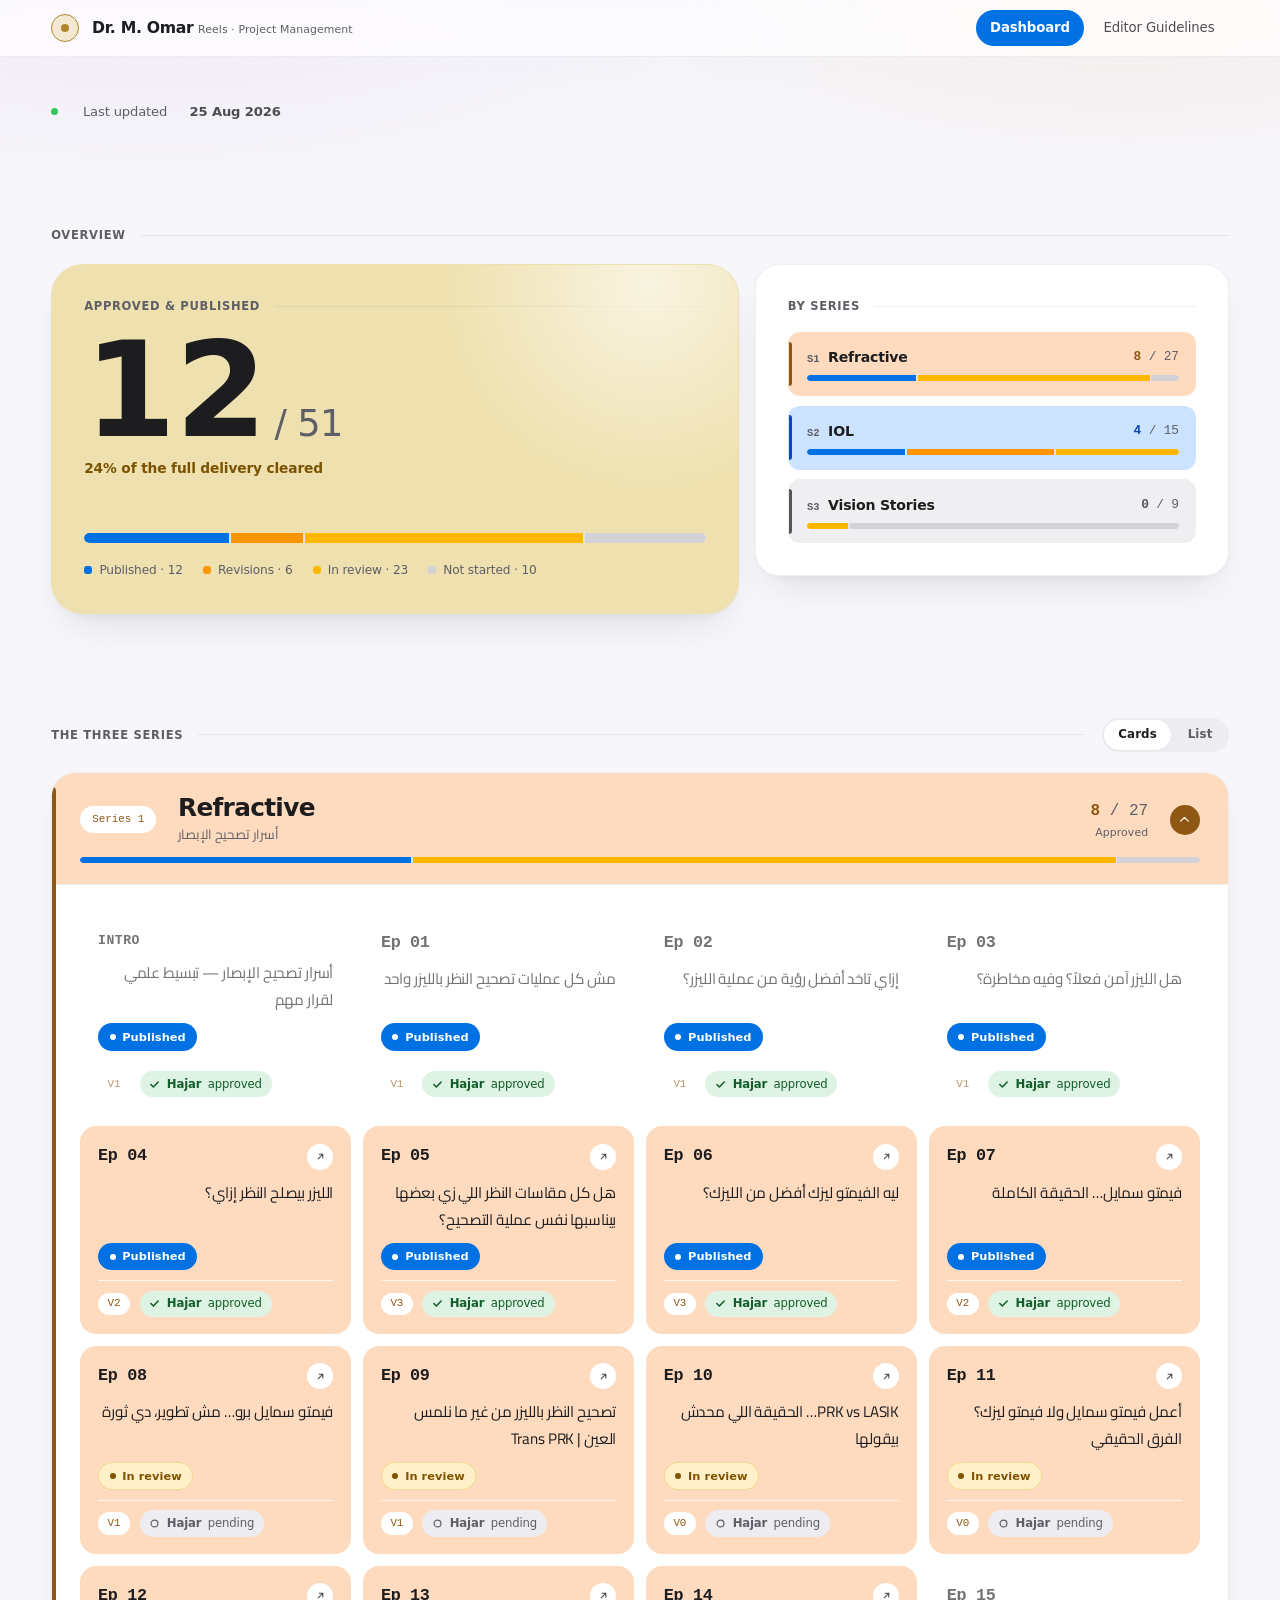
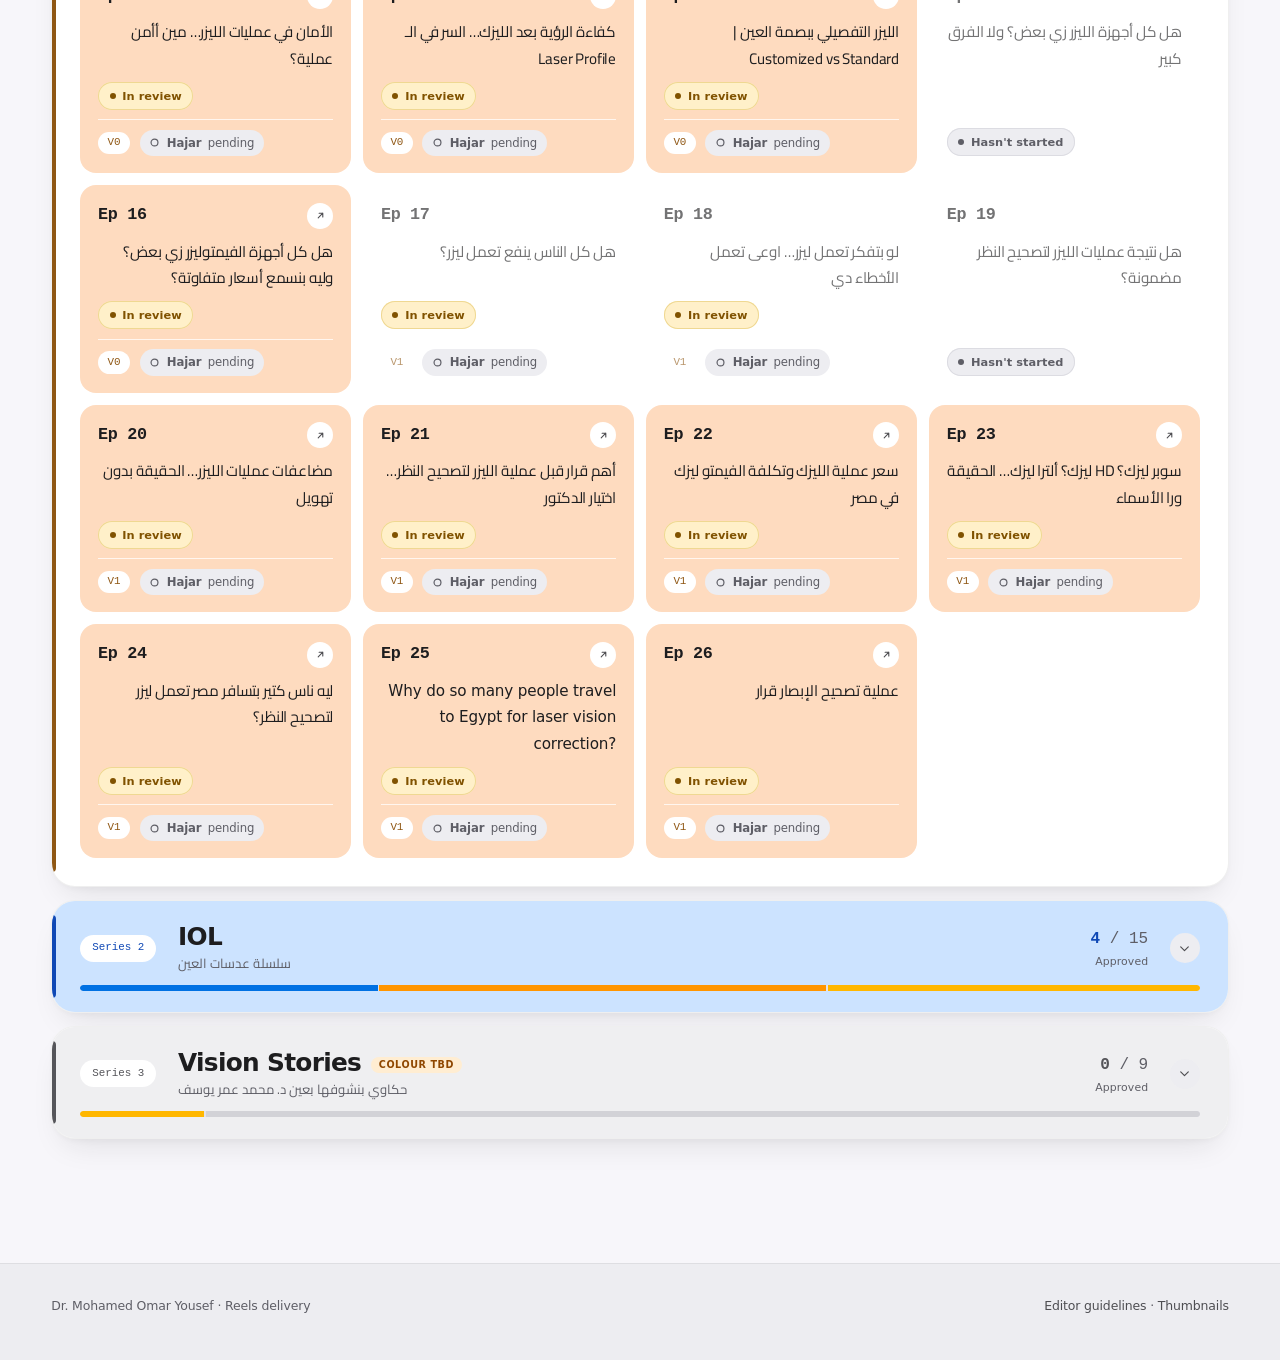
==== commit 922ffef3: "Hide the to-do section; log S2 Eps 7-8 V2, unlink S1 Eps 17-18 - Park "On everyone's plate": #todos " ====
--- a/index.html
+++ b/index.html
@@ -38,10 +38,13 @@
     <p class="metaline" data-rise style="animation-delay:.04s">
       <span class="dot"></span>Last updated <b id="lastUpdated">—</b>
     </p>
-    <div class="sectionhead" style="margin-top:1.5rem">
+    <!-- "On everyone's plate" is hidden for now. The data still lives in
+         PROJECT.todos and app.js still fills #todos — un-hide these two
+         elements to bring the section back. -->
+    <div class="sectionhead" style="margin-top:1.5rem" hidden>
       <p class="eyebrow" id="td">On everyone's plate</p>
     </div>
-    <div class="todos" id="todos" data-rise style="animation-delay:.12s"></div>
+    <div class="todos" id="todos" data-rise style="animation-delay:.12s" hidden></div>
   </section>
 
   <!-- =================================================== dashboard ==== -->
--- a/css/style.css
+++ b/css/style.css
@@ -185,6 +185,11 @@
 .rules > *, .figs > *, .swatches > *, .todos > *, .ecards > *,
 .todo__eps > *, .todo__groups > * { min-width: 0; }
 .rule__body, .series__names, .todo__id { min-width: 0; }
+
+/* Most containers here set `display` themselves, which beats the UA sheet's
+   [hidden] { display: none }. This keeps the plain `hidden` attribute working
+   as a way to park a whole section without deleting its markup or data. */
+[hidden] { display: none !important; }
 
 /* visually hidden, still read by screen readers and still focusable */
 .sr-only {
@@ -611,6 +616,24 @@
   white-space: nowrap;
 }
 
+/* --- pinned note: a sentence to that person, with the chip it is about ---
+   Opaque white, not a tint of the wash: the chip inside already sits on
+   --panel, and an alpha panel would composite differently on each of the six
+   card washes. --ink-2 is 8.3:1 on white. The rail is the only tone colour,
+   so the note reads as part of the card without competing with the avatar. */
+.todo__note {
+  margin: -0.35rem 0 0;
+  padding: 0.7rem 0.85rem;
+  background: var(--panel);
+  border-left: 3px solid var(--tone);
+  border-radius: var(--r-sm);
+  font-size: 0.86rem;
+  line-height: 1.65;
+  color: var(--ink-2);
+}
+/* the chip flows inline with the sentence and wraps with it */
+.todo__note .epchip { vertical-align: -0.15em; }
+
 /* --- task groups --- */
 .todo__groups { display: grid; gap: 1rem; }
 
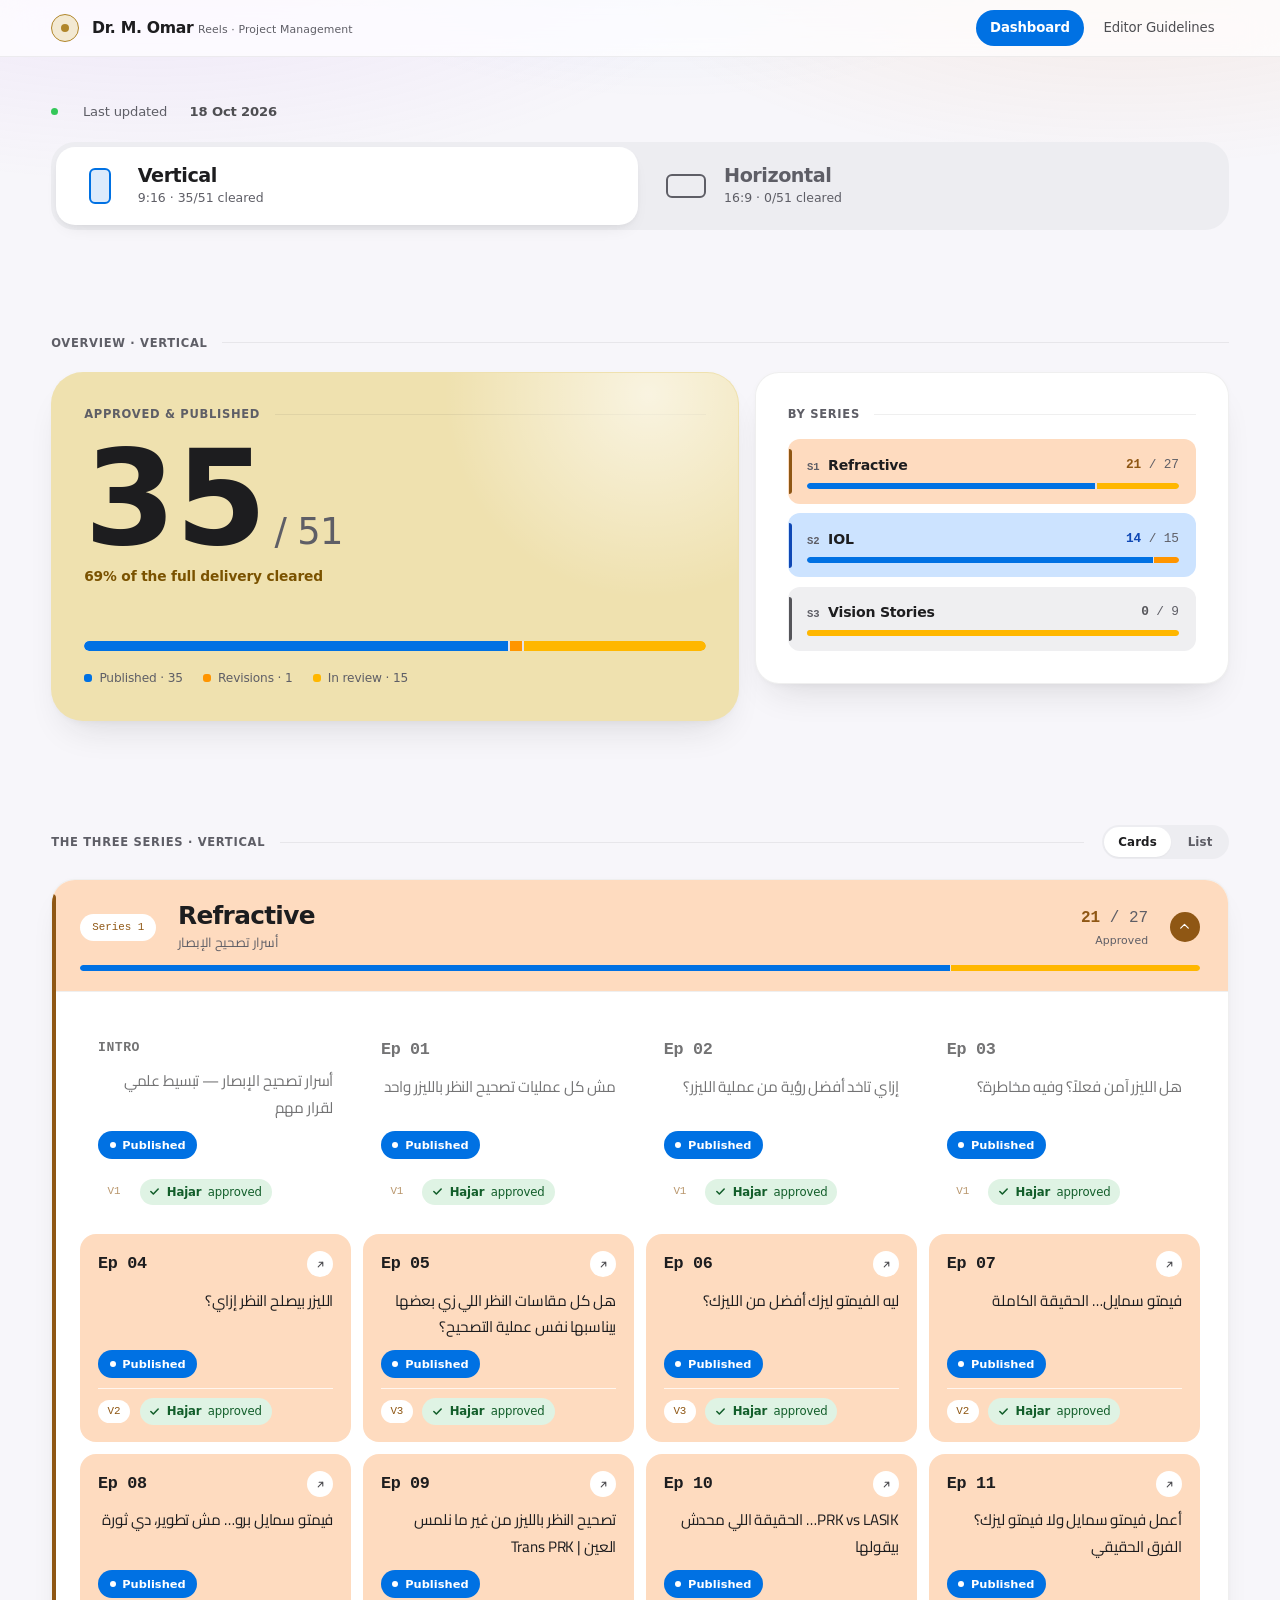
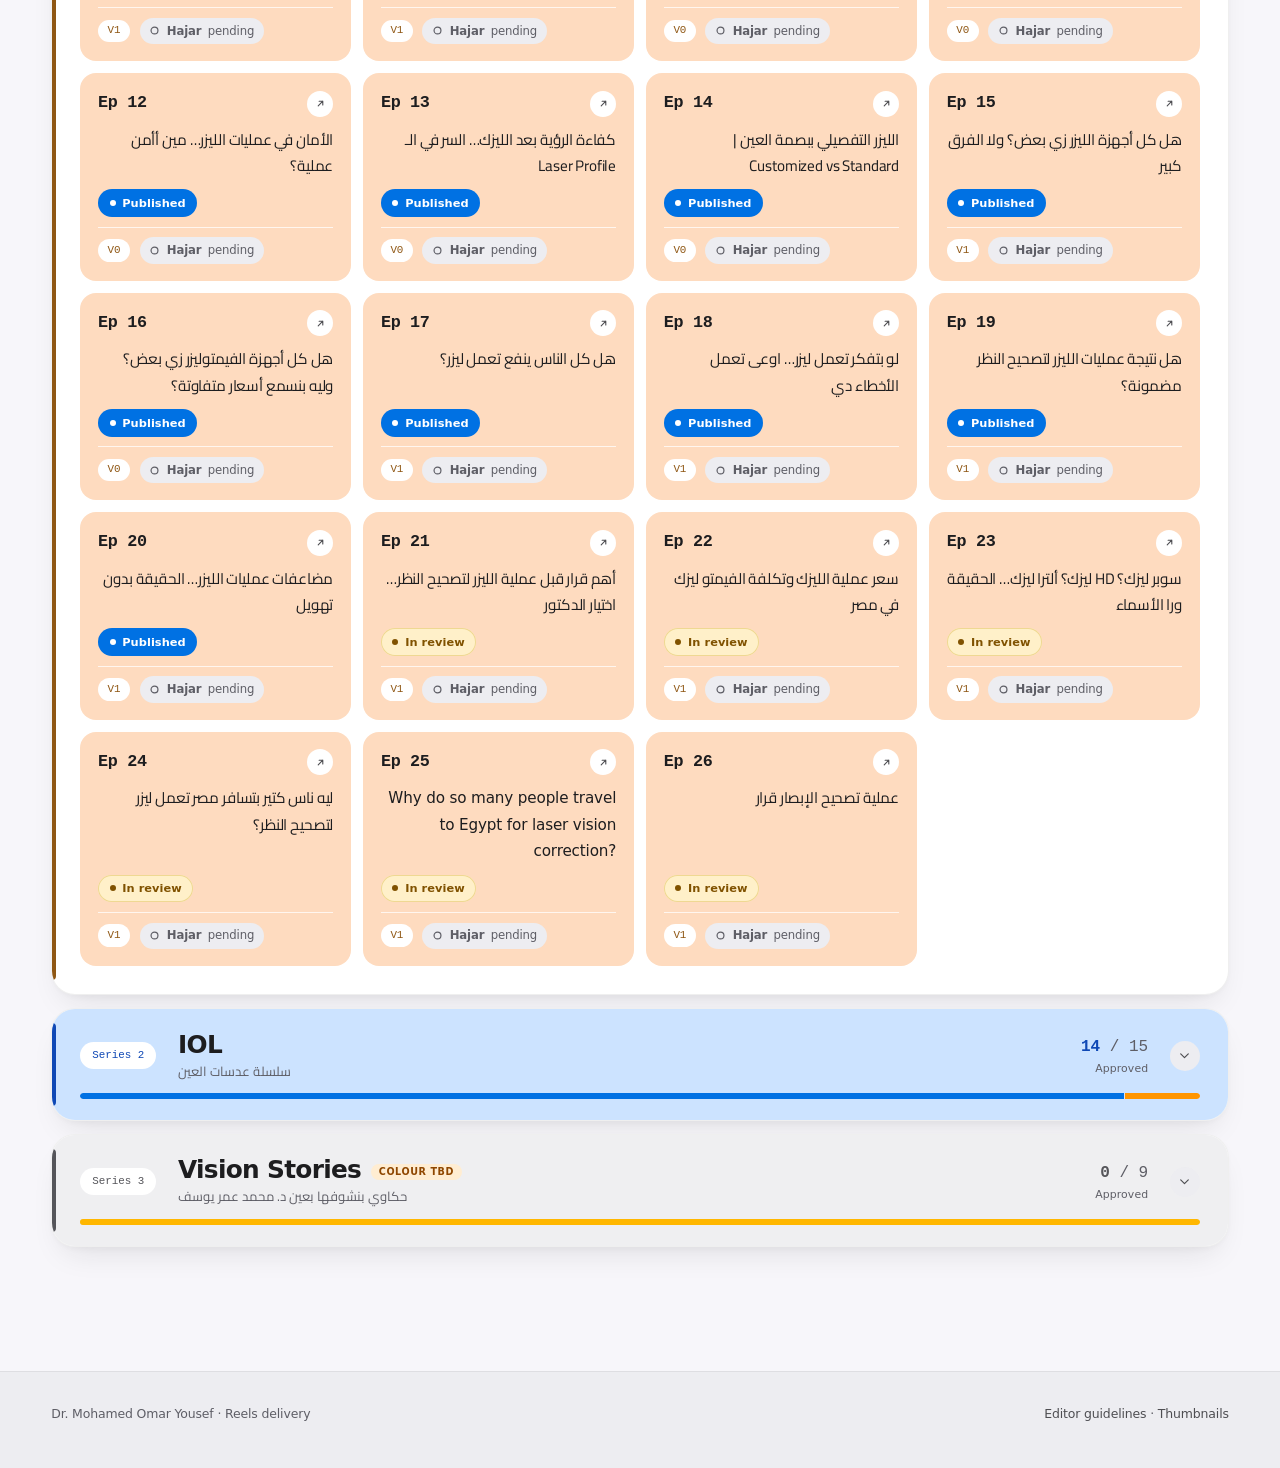
==== commit 5254e8b7: "Add Vertical / Horizontal format tabs and log S1 Ep 1 horizontal V1 Every episode is now delivered t" ====
--- a/index.html
+++ b/index.html
@@ -45,11 +45,29 @@
       <p class="eyebrow" id="td">On everyone's plate</p>
     </div>
     <div class="todos" id="todos" data-rise style="animation-delay:.12s" hidden></div>
+
+    <!-- Vertical / Horizontal. Everything below this switches with it; the
+         to-do cards above do not (their tasks are all about vertical cuts).
+         aria-pressed here is only the pre-script default — app.js corrects it
+         from the stored choice and fills in the counts. -->
+    <div class="formats" id="formatTabs" role="group" aria-label="Video format"
+         data-rise style="animation-delay:.12s">
+      <button type="button" class="fmt fmt--vertical" data-format="vertical" aria-pressed="true">
+        <span class="fmt__icon" aria-hidden="true"><i></i></span>
+        <span class="fmt__name">Vertical</span>
+        <span class="fmt__sub">9:16<span data-format-count="vertical"></span></span>
+      </button>
+      <button type="button" class="fmt fmt--horizontal" data-format="horizontal" aria-pressed="false">
+        <span class="fmt__icon" aria-hidden="true"><i></i></span>
+        <span class="fmt__name">Horizontal</span>
+        <span class="fmt__sub">16:9<span data-format-count="horizontal"></span></span>
+      </button>
+    </div>
   </section>
 
   <!-- =================================================== dashboard ==== -->
   <section class="shell section" aria-labelledby="ov">
-    <p class="eyebrow" id="ov">Overview</p>
+    <p class="eyebrow" id="ov"><span>Overview · <span data-format-name>Vertical</span></span></p>
 
     <div class="dash">
 
@@ -84,7 +102,7 @@
   <!-- ====================================================== series ==== -->
   <section class="shell section" aria-labelledby="se">
     <div class="sectionhead">
-      <p class="eyebrow" id="se">The three series</p>
+      <p class="eyebrow" id="se"><span>The three series · <span data-format-name>Vertical</span></span></p>
       <div class="viewtoggle" id="viewToggle" role="group" aria-label="Episode view">
         <button type="button" data-view="cards" aria-pressed="true">Cards</button>
         <button type="button" data-view="list" aria-pressed="false">List</button>
--- a/css/style.css
+++ b/css/style.css
@@ -183,7 +183,7 @@
    item of a grid here is allowed to shrink instead. */
 .dash > *, .dash__side > *, .miniset > *, .serieslist > *,
 .rules > *, .figs > *, .swatches > *, .todos > *, .ecards > *,
-.todo__eps > *, .todo__groups > * { min-width: 0; }
+.todo__eps > *, .todo__groups > *, .formats > * { min-width: 0; }
 .rule__body, .series__names, .todo__id { min-width: 0; }
 
 /* Most containers here set `display` themselves, which beats the UA sheet's
@@ -1097,6 +1097,98 @@
   .vd { font-size: 0.72rem; }
 }
 
+/* ================================================ vertical / horizontal === */
+
+/* The same recessed-track / raised-segment control as .viewtoggle, scaled up,
+   because it is the same kind of switch — except this one swaps every number,
+   bar and link below it, so it sits at the top and reads as the page's tabs.
+   The inactive tab sits on --ground-2: --ink-3 holds 5.5:1 there. */
+.formats {
+  display: grid;
+  grid-template-columns: 1fr 1fr;
+  gap: 5px;
+  padding: 5px;
+  margin-top: 1.25rem;
+  background: var(--ground-2);
+  border-radius: var(--r-lg);
+}
+
+.fmt {
+  font: inherit;
+  display: grid;
+  grid-template-columns: auto 1fr;
+  align-items: center;
+  gap: 0.1rem 1rem;
+  padding: 1.05rem 1.35rem;
+  text-align: left;
+  color: var(--ink-3);
+  background: none;
+  border: 0;
+  border-radius: calc(var(--r-lg) - 5px);   /* also beats :focus-visible's 4px */
+  cursor: pointer;
+  transition: background 0.22s var(--ease), color 0.22s var(--ease),
+              box-shadow 0.22s var(--ease);
+}
+.fmt:hover { color: var(--ink-2); }
+.fmt[aria-pressed="true"] {
+  color: var(--ink);
+  background: var(--panel);
+  box-shadow: var(--shadow-sm);
+}
+
+/* the frame itself, drawn to its aspect ratio — decorative, so currentColor
+   (and --accent when active) is fine at any contrast */
+.fmt__icon {
+  grid-row: span 2;
+  width: 44px; height: 44px;
+  display: grid;
+  place-items: center;
+}
+.fmt__icon i {
+  display: block;
+  border: 2px solid currentColor;
+  border-radius: 6px;
+  transition: border-color 0.22s var(--ease), background 0.22s var(--ease);
+}
+.fmt--vertical   .fmt__icon i { width: 22px; height: 36px; }
+.fmt--horizontal .fmt__icon i { width: 40px; height: 24px; }
+.fmt[aria-pressed="true"] .fmt__icon i {
+  border-color: var(--accent);
+  background: var(--accent-dim);
+}
+
+.fmt__name {
+  font-size: 1.2rem;
+  font-weight: 600;
+  letter-spacing: -0.025em;
+  line-height: 1.2;
+}
+.fmt__sub {
+  font-size: 0.78rem;
+  font-weight: 500;
+  color: var(--ink-3);
+  line-height: 1.35;
+  font-feature-settings: "tnum" 1;
+}
+
+/* Two tabs side by side leave ~170px each at phone width — not enough for
+   the frame beside "Horizontal". Stack the frame above the label instead. */
+@media (max-width: 560px) {
+  .fmt {
+    grid-template-columns: 1fr;
+    gap: 0.15rem;
+    padding: 0.85rem 0.95rem 0.9rem;
+  }
+  .fmt__icon {
+    grid-row: auto;
+    height: 40px;
+    place-items: center start;
+    margin-bottom: 0.2rem;
+  }
+  .fmt__name { font-size: 1.05rem; }
+  .fmt__sub { font-size: 0.74rem; }
+}
+
 /* ==================================================== list / cards view === */
 
 /* The eyebrow is a flex row whose ::after rule line is generated last, so the
